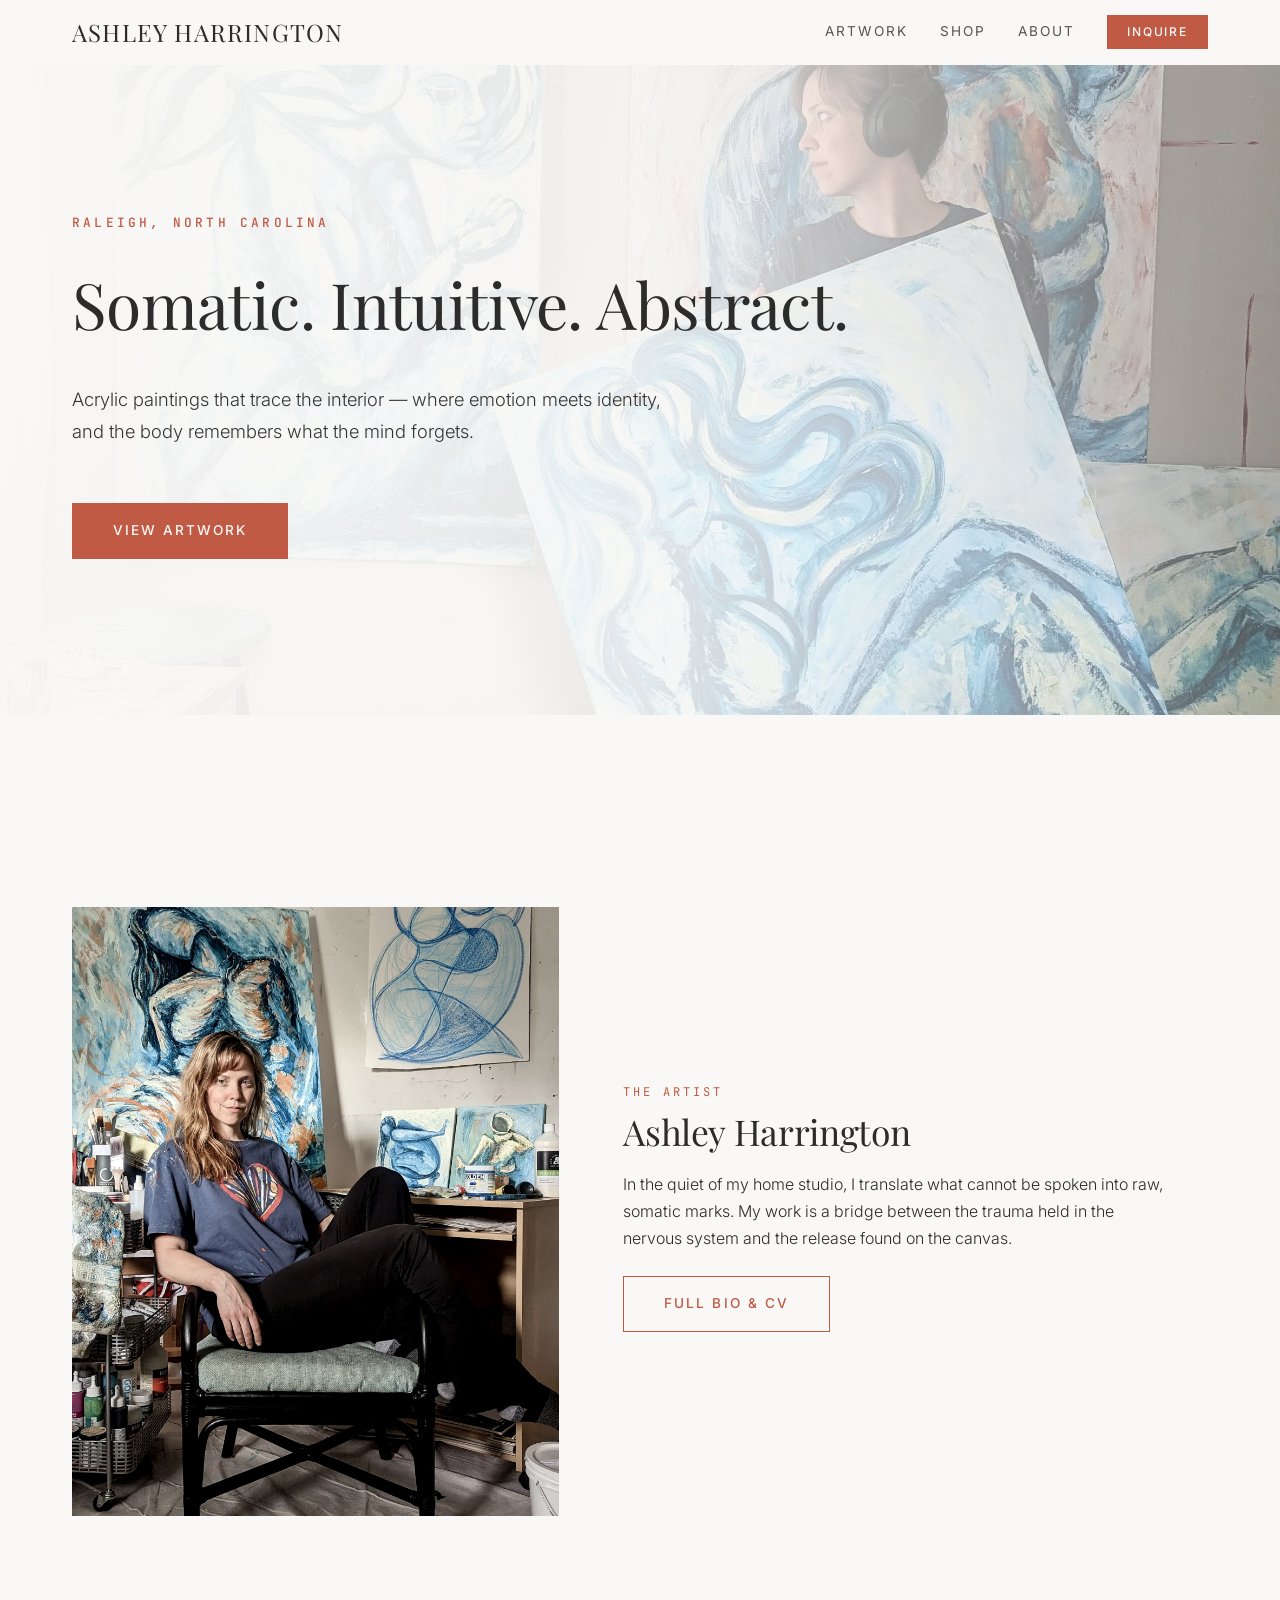
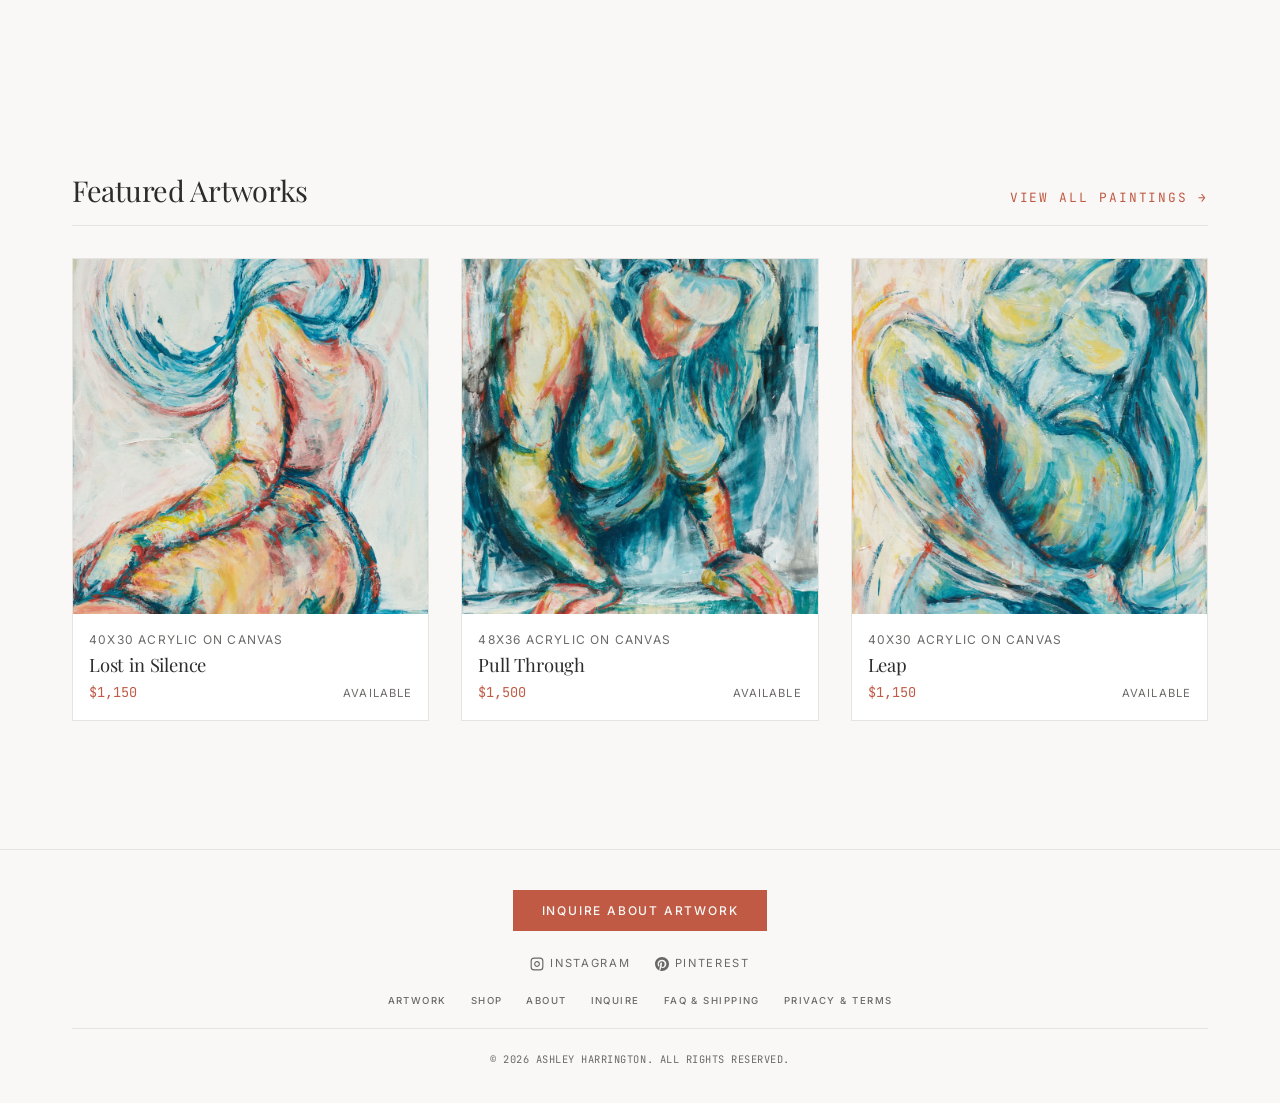
==== index.html @ 29a13a80 "Update index.html" ====
<!DOCTYPE html>
<html lang="en">
<head>
  <meta charset="UTF-8">
  <meta name="viewport" content="width=device-width, initial-scale=1.0">
  <title>Ashley Harrington | Fine Art Portfolio</title>
  <link rel="stylesheet" href="style.css">
</head>
<body class="fade-in">

  <!-- Responsive Navigation Header -->
  <header id="site-header">
    <div class="nav-container">
      <a href="index.html" class="logo-link" id="nav-logo">
        <span class="logo-title">Ashley Harrington</span>
      </a>

      <!-- Desktop Navigation Menu -->
      <nav class="desktop-nav" id="menu-desktop">
        <a href="artwork.html" class="nav-link">Artwork</a>
        <a href="shop.html" class="nav-link">Shop</a>
        <a href="about.html" class="nav-link">About</a>
        <a href="#" class="nav-link inquire-trigger nav-link-cta">Inquire</a>
      </nav>

      <!-- Mobile Right Actions -->
      <div class="mobile-nav-actions" style="display: flex; align-items: center; gap: var(--spacing-md);">
        <!-- Mobile Hamburger Toggle -->
        <button class="menu-toggle" aria-label="Toggle navigation menu" id="mobile-toggle-btn">
          <span></span>
          <span></span>
          <span></span>
        </button>
      </div>
    </div>
  </header>

  <!-- Mobile Fullscreen Navigation Overlay -->
  <div class="mobile-nav-overlay" id="menu-mobile">
    <a href="artwork.html" class="nav-link">Artwork</a>
    <a href="shop.html" class="nav-link">Shop</a>
    <a href="about.html" class="nav-link">About</a>
    <a href="#" class="nav-link inquire-trigger nav-link-cta">Inquire</a>
  </div>

  <main>
    <!-- Elegant Full-Width Hero Section -->
    <section class="hero-home" id="homepage-hero">
      <!-- Background Image Container -->
      <div class="hero-bg-container">
        <img src="assets/Shifting Bodies Hero.webp" 
             alt="Shifting Bodies and the Artist" 
             referrerPolicy="no-referrer" 
             class="hero-bg-image">
        <div class="hero-overlay"></div>
      </div>

      <!-- Hero Overlaid Content -->
      <div class="hero-content-container page-container">
        <span class="hero-subtitle">RALEIGH, NORTH CAROLINA</span>
        <h1 class="hero-title">Somatic. Intuitive. Abstract.</h1>
        <p class="hero-description">
          Acrylic paintings that trace the interior — where emotion meets identity, and the body remembers what the mind forgets.
        </p>
        <div class="hero-actions">
          <a href="artwork.html" class="btn btn-filled" id="hero-cta-btn">VIEW ARTWORK</a>
        </div>
      </div>
    </section>

    <!-- Curated Split Bio Block with Artist Portrait -->
    <section class="page-container" id="artist-curated-intro">
      <div class="split-bio-block">
        <div class="bio-image-container" id="profile-container">
          <img src="assets/Artist Ashley Harrington.webp" alt="Ashley Harrington" referrerPolicy="no-referrer">
        </div>
        <div class="bio-text-content" id="short-narrative-content">
          <span class="section-label">THE ARTIST</span>
          <h2>Ashley Harrington</h2>
          <p>
            In the quiet of my home studio, I translate what cannot be spoken into raw, somatic marks. My work is a bridge between the trauma held in the nervous system and the release found on the canvas.
          </p>
          <a href="about.html" class="btn" id="bio-read-more-btn">FULL BIO & CV</a>
        </div>
      </div>
    </section>

    <!-- Curated Showcase Block -->
    <section class="page-container" id="curated-showcase-section">
      <div class="section-header" id="showcase-header">
        <h2 class="section-title">Featured Artworks</h2>
        <a href="artwork.html" class="section-action">VIEW ALL PAINTINGS →</a>
      </div>

      <!-- Curated works gallery grid acting as trigger items for inline lightbox -->
      <div class="gallery-grid" id="featured-works-grid">
        
        <!-- Artwork 1: Lost in Silence -->
        <article class="card-item" data-lightbox="true" 
                 data-img="assets/Shifting Figures - 01 - Ashley Harrington - Lost in Silence - Original 40x30 Acrylic Painting.webp"
                 data-title="Lost in Silence"
                 data-category="40x30 Acrylic on Canvas"
                 data-dimensions="40&quot; x 30&quot;"
                 data-medium="Acrylic on Canvas"
                 data-price="$1,150"
                 data-type="Original Painting"
                 data-desc="Acrylic on Canvas"
                 id="work-lost-in-silence">
          <div class="card-frame">
            <img src="assets/Shifting Figures - 01 - Ashley Harrington - Lost in Silence - Original 40x30 Acrylic Painting.webp" alt="Lost in Silence by Ashley Harrington" referrerPolicy="no-referrer">
            <div class="card-overlay"></div>
          </div>
          <div class="card-details">
            <span class="card-meta">40x30 Acrylic on Canvas</span>
            <h3 class="card-title">Lost in Silence</h3>
            <div class="card-pricing-row">
              <span class="card-price">$1,150</span>
              <span class="card-availability">Available</span>
            </div>
          </div>
        </article>

        <!-- Artwork 2: Pull Through -->
        <article class="card-item" data-lightbox="true"
                 data-img="assets/Shifting Figures - 04 - Ashley Harrington - Pull Through - Original 48x36 Acrylic Painting.webp"
                 data-title="Pull Through"
                 data-category="48x36 Acrylic on Canvas"
                 data-dimensions="48&quot; x 36&quot;"
                 data-medium="Acrylic on Canvas"
                 data-price="$1,500"
                 data-type="Original Painting"
                 data-desc="Acrylic on Canvas"
                 id="work-pull-through">
          <div class="card-frame">
            <img src="assets/Shifting Figures - 04 - Ashley Harrington - Pull Through - Original 48x36 Acrylic Painting.webp" alt="Pull Through by Ashley Harrington" referrerPolicy="no-referrer">
            <div class="card-overlay"></div>
          </div>
          <div class="card-details">
            <span class="card-meta">48x36 Acrylic on Canvas</span>
            <h3 class="card-title">Pull Through</h3>
            <div class="card-pricing-row">
              <span class="card-price">$1,500</span>
              <span class="card-availability">Available</span>
            </div>
          </div>
        </article>

        <!-- Artwork 3: Leap -->
        <article class="card-item" data-lightbox="true"
                 data-img="assets/Shifting Figures - 02 - Ashley Harrington - Leap - Original 40x30 Acrylic Painting.webp"
                 data-title="Leap"
                 data-category="40x30 Acrylic on Canvas"
                 data-dimensions="40&quot; x 30&quot;"
                 data-medium="Acrylic on Canvas"
                 data-price="$1,150"
                 data-type="Original Painting"
                 data-desc="Acrylic on Canvas"
                 id="work-leap">
          <div class="card-frame">
            <img src="assets/Shifting Figures - 02 - Ashley Harrington - Leap - Original 40x30 Acrylic Painting.webp" alt="Leap by Ashley Harrington" referrerPolicy="no-referrer">
            <div class="card-overlay"></div>
          </div>
          <div class="card-details">
            <span class="card-meta">40x30 Acrylic on Canvas</span>
            <h3 class="card-title">Leap</h3>
            <div class="card-pricing-row">
              <span class="card-price">$1,150</span>
              <span class="card-availability">Available</span>
            </div>
          </div>
        </article>

      </div>
    </section>
  </main>

  <!-- Elegant Shared Footer -->
  <footer id="site-footer" style="padding: var(--spacing-md) 0;">
    <div class="footer-container" style="display: flex; flex-direction: column; align-items: center; justify-content: center; gap: var(--spacing-sm);">
      
      <!-- Footer Prominent Call-to-Action -->
      <div class="footer-cta-wrapper" style="margin-top: var(--spacing-xs); margin-bottom: var(--spacing-xs); text-align: center;">
        <button class="btn btn-filled inquire-trigger" style="padding: 12px 28px; font-size: 0.75rem; text-transform: uppercase; letter-spacing: 0.15em; font-weight: 500;">Inquire About Artwork</button>
      </div>

      <!-- Social Links with Icons -->
      <div class="footer-social-row" id="footer-socials-centered" style="display: flex; justify-content: center; align-items: center; gap: 1.5rem;">
        <a href="https://instagram.com" class="footer-social-link" target="_blank" rel="noopener noreferrer" style="font-family: var(--font-sans); font-size: 0.7rem; text-transform: uppercase; letter-spacing: 0.15em; opacity: 0.7; text-decoration: none; display: flex; align-items: center; gap: 6px;">
          <svg style="width: 14px; height: 14px; fill: none; stroke: currentColor; stroke-width: 2;" viewBox="0 0 24 24"><rect x="2" y="2" width="20" height="20" rx="5" ry="5"></rect><path d="M16 11.37A4 4 0 1 1 12.63 8 4 4 0 0 1 16 11.37z"></path><line x1="17.5" y1="6.5" x2="17.51" y2="6.5"></line></svg>
          Instagram
        </a>
        <a href="https://pinterest.com" class="footer-social-link" target="_blank" rel="noopener noreferrer" style="font-family: var(--font-sans); font-size: 0.7rem; text-transform: uppercase; letter-spacing: 0.15em; opacity: 0.7; text-decoration: none; display: flex; align-items: center; gap: 6px;">
          <svg style="width: 14px; height: 14px; fill: currentColor;" viewBox="0 0 24 24"><path d="M12 0C5.37 0 0 5.37 0 12c0 5.08 3.16 9.42 7.62 11.16-.1-.95-.19-2.41.04-3.45.21-.94 1.34-5.69 1.34-5.69s-.34-.68-.34-1.69c0-1.58.92-2.76 2.06-2.76.97 0 1.44.73 1.44 1.61 0 .98-.62 2.44-.94 3.79-.27 1.13.57 2.05 1.68 2.05 2.02 0 3.57-2.13 3.57-5.21 0-2.73-1.96-4.63-4.75-4.63-3.24 0-5.14 2.43-5.14 4.94 0 .98.38 2.03.85 2.6.09.12.11.22.08.33l-.32 1.3c-.05.21-.17.26-.39.16-1.46-.68-2.38-2.82-2.38-4.54 0-3.7 2.69-7.1 7.75-7.1 4.07 0 7.23 2.9 7.23 6.77 0 4.04-2.55 7.29-6.09 7.29-1.19 0-2.31-.62-2.69-1.35l-.73 2.79c-.26 1.01-1 2.27-1.49 3.08C10.08 23.83 11.02 24 12 24c6.63 0 12-5.37 12-12S18.63 0 12 0z"/></svg>
          Pinterest
        </a>
      </div>

      <!-- Footer Navigation (Independent from Main Top Nav) -->
      <nav id="footer-navigation" class="footer-nav-container" style="display: flex; justify-content: center; align-items: center; flex-wrap: wrap; gap: 1.5rem; margin-top: 0.25rem; margin-bottom: 0.25rem;">
        <a href="artwork.html" class="footer-nav-link" style="font-family: var(--font-sans); font-size: 0.6rem; font-weight: 500; text-transform: uppercase; letter-spacing: 0.15em; color: var(--color-text-muted); text-decoration: none;">Artwork</a>
        <a href="shop.html" class="footer-nav-link" style="font-family: var(--font-sans); font-size: 0.6rem; font-weight: 500; text-transform: uppercase; letter-spacing: 0.15em; color: var(--color-text-muted); text-decoration: none;">Shop</a>
        <a href="about.html" class="footer-nav-link" style="font-family: var(--font-sans); font-size: 0.6rem; font-weight: 500; text-transform: uppercase; letter-spacing: 0.15em; color: var(--color-text-muted); text-decoration: none;">About</a>
        <a href="#" class="footer-nav-link inquire-trigger" style="font-family: var(--font-sans); font-size: 0.6rem; font-weight: 500; text-transform: uppercase; letter-spacing: 0.15em; color: var(--color-text-muted); text-decoration: none;">Inquire</a>
        <a href="faq.html" class="footer-nav-link" style="font-family: var(--font-sans); font-size: 0.6rem; font-weight: 500; text-transform: uppercase; letter-spacing: 0.15em; color: var(--color-text-muted); text-decoration: none;">FAQ & Shipping</a>
        <a href="legal.html" class="footer-nav-link" style="font-family: var(--font-sans); font-size: 0.6rem; font-weight: 500; text-transform: uppercase; letter-spacing: 0.15em; color: var(--color-text-muted); text-decoration: none;">Privacy & Terms</a>
      </nav>

      <!-- Copyright -->
      <div class="footer-bottom-centered" style="text-align: center; border-top: 1px solid var(--color-border); padding-top: var(--spacing-sm); width: 100%;">
        <span class="footer-copyright" style="font-family: var(--font-mono); font-size: 0.65rem; color: var(--color-text-muted); text-transform: uppercase; letter-spacing: 0.05em;">© 2026 Ashley Harrington. All Rights Reserved.</span>
      </div>

    </div>
  </footer>

  <!-- Simplified Distraction-Free Image Lightbox -->
  <div class="lightbox-modal" role="dialog" aria-modal="true" aria-label="Visual zoomed lightbox" id="gallery-lightbox">
    <div class="lightbox-background" id="lightbox-bg-close"></div>
    <button class="lightbox-close" aria-label="Close Lightbox" id="lightbox-close-btn">
      <svg class="lightbox-close-icon" viewBox="0 0 24 24">
        <line x1="18" y1="6" x2="6" y2="18"></line>
        <line x1="6" y1="6" x2="18" y2="18"></line>
      </svg>
    </button>
    <div class="lightbox-frame">
      <div class="lightbox-image-box">
        <img class="lightbox-main-img" src="" alt="Selected Painting Detail">
      </div>
    </div>
  </div>

  <!-- Global Inquiry Modal Popup -->
  <div class="inquiry-modal" role="dialog" aria-modal="true" aria-label="Artwork inquiry modal" id="global-inquiry-modal">
    <div class="inquiry-modal-background" id="inquiry-modal-bg-close"></div>
    <div class="inquiry-modal-frame">
      <button class="inquiry-modal-close" aria-label="Close Modal" id="inquiry-modal-close-btn">
        <svg viewBox="0 0 24 24" width="24" height="24" fill="none" stroke="currentColor" stroke-width="1.5">
          <line x1="18" y1="6" x2="6" y2="18"></line>
          <line x1="6" y1="6" x2="18" y2="18"></line>
        </svg>
      </button>
      <div class="inquiry-modal-content">
        <span class="inquiry-modal-subtitle">Direct Studio Inquiry</span>
        <h2 class="inquiry-modal-title">Inquire About Artwork</h2>
        <p class="inquiry-modal-description">Please enter your details below. If you're interested in a specific piece or a custom commission size, please specify below.</p>
        
        <!-- MailerLite Form Integration Placeholder -->
        <div class="mailerlite-form-placeholder">
          <!-- 
            MailerLite Form Integration Placeholder:
            Copy and paste your MailerLite universal/embedded form code here.
          -->
          <form class="mailerlite-inquiry-form" id="global-mailerlite-form">
            <div class="form-group">
              <label class="form-label" for="global-inquiry-name">Your Name</label>
              <input type="text" id="global-inquiry-name" name="name" class="form-input" placeholder="e.g. Eleanor Vance" required>
            </div>

            <div class="form-group">
              <label class="form-label" for="global-inquiry-email">Your Email</label>
              <input type="email" id="global-inquiry-email" name="email" class="form-input" placeholder="e.g. eleanor@example.com" required>
            </div>

            <div class="form-group">
              <label class="form-label" for="global-inquiry-artwork">Select Artwork or Series of Interest</label>
              <select id="global-inquiry-artwork" name="artwork" class="form-input" style="background: var(--color-bg); font-family: var(--font-sans); cursor: pointer; outline: none;">
                <option value="General Inquiry">General Studio Inquiry / Custom Commission</option>
                <option value="November Fields I">Landscape: November Fields I</option>
                <option value="Introspection II (Blue)">Figure: Introspection II (Blue)</option>
                <option value="Helianthus Portrait">Botanical: Helianthus Portrait</option>
                <option value="Clay & Recline I">Sculpt: Clay & Recline I</option>
                <option value="The Heavy Earth">Sculpt: The Heavy Earth</option>
                <option value="Torso & Charcoal Glow">Sculpt: Torso & Charcoal Glow</option>
                <option value="Nocturnal Horizon Study">Figure: Nocturnal Horizon Study</option>
                <option value="Vesper Contours">Figure: Vesper Contours</option>
                <option value="Fine Art Print Study">Fine Art Prints Series</option>
              </select>
            </div>

            <div class="form-group">
              <label class="form-label" for="global-inquiry-message">Your Message</label>
              <textarea id="global-inquiry-message" name="message" class="form-input" placeholder="Provide any questions, sizing, or request a shipping quote..." required></textarea>
            </div>

            <button type="submit" class="btn btn-filled btn-submit" style="width: 100%;">Submit Inquiry</button>
          </form>
        </div>
      </div>
    </div>
  </div>

  <script type="module" src="script.js"></script>
</body>
</html>
---- style.css ----
/* 
 * style.css
 * Master Global Stylesheet for Multipage Artist Portfolio
 * Earthy Neutrals, Terracotta Accents, Minimalist Editorial Design
 */

@import url('https://fonts.googleapis.com/css2?family=Inter:wght@300;400;500;600&family=Playfair+Display:ital,wght@0,400;0,500;0,600;1,400&family=JetBrains+Mono:wght@300;400&display=swap');

:root {
  /* Color Palette */
  --color-bg: #F9F8F6;          /* Crisp light off-white background */
  --color-card: #FFFFFF;        /* Pure white for overlays and cards */
  --color-text: #2C2C2C;        /* Soft charcoal text */
  --color-text-muted: #6B6A68;  /* Muted grey-brown for metadata/dates */
  --color-primary: #C05A44;     /* Earthy warm terracotta primary accent */
  --color-primary-hover: #A04A36; /* Darker terracotta for active hover */
  --color-border: #E6E4E0;      /* Soft sand/warm-grey border */
  --color-overlay: rgba(249, 248, 246, 0.98); /* Light fallback lightbox overlay */
  --color-overlay-dark: rgba(44, 44, 44, 0.4); /* Gentle shadow overlay for dimming background */
  --color-hover-light: #F4F2EE; /* Subtle hover state bg */

  /* Typography */
  --font-serif: "Playfair Display", "Didot", "Georgia", serif;
  --font-sans: "Inter", "Helvetica Neue", "Arial", sans-serif;
  --font-mono: "JetBrains Mono", monospace;

  /* Layout and Spacing */
  --container-max-width: 1200px;
  --spacing-xs: 0.5rem;
  --spacing-sm: 1rem;
  --spacing-md: 2rem;
  --spacing-lg: 4rem;
  --spacing-xl: 8rem;

  /* Animation & Transitions */
  --transition-smooth: all 0.5s cubic-bezier(0.16, 1, 0.3, 1);
  --transition-fast: all 0.25s ease-out;
}

/* Base resets & layout */
* {
  box-sizing: border-box;
  margin: 0;
  padding: 0;
}

html {
  scroll-behavior: smooth;
  background-color: var(--color-bg);
  color: var(--color-text);
  font-family: var(--font-sans);
  font-size: 16px;
  line-height: 1.6;
  -webkit-font-smoothing: antialiased;
  -moz-osx-font-smoothing: grayscale;
}

body {
  min-height: 100vh;
  display: flex;
  flex-direction: column;
  overflow-x: hidden;
  background-color: var(--color-bg);
}

/* Typography styles */
h1, h2, h3, h4, .font-serif {
  font-family: var(--font-serif);
  font-weight: 400;
  line-height: 1.25;
  letter-spacing: -0.01em;
}

p {
  font-family: var(--font-sans);
  font-weight: 300;
  font-size: 1rem;
  line-height: 1.7;
  color: var(--color-text);
  margin-bottom: 1.5rem;
}

.series-description {
  font-family: var(--font-sans);
  font-size: 1rem;
  font-weight: 300;
  line-height: 1.7;
  color: var(--color-text-muted);
  max-width: 720px;
  margin: 0;
}

a {
  color: inherit;
  text-decoration: none;
  transition: var(--transition-fast);
}

/* Navigation Header */
header#site-header {
  position: sticky;
  top: 0;
  background-color: rgba(249, 248, 246, 0.95);
  backdrop-filter: blur(8px);
  border-bottom: 1px solid transparent;
  z-index: 1005;
  transition: border-color var(--transition-smooth), background-color var(--transition-smooth);
}

header#site-header.scrolled {
  border-bottom: 1px solid var(--color-border);
}

.nav-container {
  max-width: var(--container-max-width);
  margin: 0 auto;
  padding: 0 var(--spacing-md);
  height: 64px;
  display: flex;
  justify-content: space-between;
  align-items: center;
}

.logo-link {
  display: flex;
  flex-direction: column;
}

.logo-title {
  font-family: var(--font-serif);
  font-size: 1.5rem;
  font-weight: 400;
  letter-spacing: 0.05em;
  text-transform: uppercase;
  color: var(--color-text);
}

.logo-subtitle {
  font-family: var(--font-sans);
  font-size: 0.7rem;
  font-weight: 400;
  text-transform: uppercase;
  letter-spacing: 0.25em;
  color: var(--color-text-muted);
  margin-top: 2px;
}

.desktop-nav {
  display: flex;
  gap: var(--spacing-md);
  align-items: center;
}

.nav-link {
  font-family: var(--font-sans);
  font-size: 0.85rem;
  font-weight: 400;
  text-transform: uppercase;
  letter-spacing: 0.15em;
  padding: 0.5rem 0;
  position: relative;
  opacity: 0.8;
}

.nav-link:hover, .nav-link.active {
  opacity: 1;
  color: var(--color-primary);
}

.nav-link::after {
  content: '';
  position: absolute;
  width: 100%;
  transform: scaleX(0);
  height: 1px;
  bottom: 0;
  left: 0;
  background-color: var(--color-primary);
  transform-origin: bottom right;
  transition: transform 0.3s cubic-bezier(0.16, 1, 0.3, 1);
}

.nav-link:hover::after, .nav-link.active::after {
  transform: scaleX(1);
  transform-origin: bottom left;
}

/* Navigation CTA Button (Inquire Link) */
.nav-link-cta {
  background-color: var(--color-primary) !important;
  color: var(--color-bg) !important;
  font-family: var(--font-sans);
  font-size: 0.75rem !important;
  font-weight: 500 !important;
  padding: 0.4rem 1.2rem !important;
  text-transform: uppercase;
  letter-spacing: 0.15em;
  opacity: 1 !important;
  border-radius: 0;
  border: 1px solid var(--color-primary) !important;
  transition: all var(--transition-fast) !important;
  display: inline-flex;
  align-items: center;
  justify-content: center;
  position: relative;
  text-decoration: none;
}

.nav-link-cta::after {
  content: none !important;
  display: none !important;
}

.nav-link-cta:hover {
  background-color: var(--color-bg) !important;
  color: var(--color-primary) !important;
  border-color: var(--color-primary) !important;
}

/* Ensure mobile nav layout for navigation CTA button */
.mobile-nav-overlay .nav-link-cta {
  display: block !important;
  width: 100% !important;
  margin: var(--spacing-md) auto 0 auto !important;
  padding: 12px 16px !important;
  text-align: center;
  background-color: var(--color-primary) !important;
  color: var(--color-bg) !important;
  border-bottom: none !important;
}

.mobile-nav-overlay .nav-link-cta:hover {
  background-color: var(--color-bg) !important;
  color: var(--color-primary) !important;
  padding-left: 16px !important; /* Override standard sidebar sliding */
}

/* Mobile Nav Styles */
.mobile-nav-actions {
  display: none !important;
}

.menu-toggle {
  display: none;
  background: none;
  border: none;
  cursor: pointer;
  z-index: 110;
  padding: 5px;
}

.menu-toggle span {
  display: block;
  width: 24px;
  height: 1px;
  background-color: var(--color-text);
  margin: 6px 0;
  transition: var(--transition-fast);
}

.mobile-nav-overlay {
  position: fixed;
  top: 0;
  right: -320px; /* Hidden off-screen right by default */
  width: 320px;
  max-width: 85vw; /* Safe width on extra narrow screens */
  height: 100vh;
  background-color: var(--color-bg);
  border-left: 1px solid var(--color-border);
  z-index: 1000; /* Directly under header index */
  display: flex;
  flex-direction: column;
  justify-content: flex-start;
  align-items: flex-start;
  padding: 100px var(--spacing-lg) var(--spacing-lg) var(--spacing-lg); /* Header spacing vertical clearance */
  gap: var(--spacing-md);
  opacity: 0;
  visibility: hidden;
  box-shadow: -10px 0 35px rgba(44, 44, 44, 0.08);
  transition: right 0.4s cubic-bezier(0.16, 1, 0.3, 1), opacity var(--transition-smooth), visibility var(--transition-smooth);
}

.mobile-nav-overlay.open {
  right: 0;
  opacity: 1;
  visibility: visible;
}

.mobile-nav-overlay .nav-link {
  font-family: var(--font-sans);
  font-size: 1.1rem;
  font-weight: 500;
  text-transform: uppercase;
  letter-spacing: 0.15em;
  color: var(--color-text-muted);
  text-decoration: none;
  width: 100%;
  padding: var(--spacing-sm) 0;
  border-bottom: 1px solid var(--color-border-light);
  display: block;
  transition: color var(--transition-fast), padding-left var(--transition-fast);
}

.mobile-nav-overlay .nav-link:hover, .mobile-nav-overlay .nav-link.active {
  color: var(--color-primary);
  padding-left: 8px;
}

/* Slide-in sidebar dim backdrop filter mask */
.mobile-nav-backdrop {
  position: fixed;
  top: 0;
  left: 0;
  width: 100vw;
  height: 100vh;
  background-color: rgba(44, 44, 44, 0.25);
  backdrop-filter: blur(4px);
  z-index: 999; /* Higher than content, lower than header/drawer */
  opacity: 0;
  visibility: hidden;
  transition: opacity 0.3s ease, visibility 0.3s ease;
}

.mobile-nav-backdrop.open {
  opacity: 1;
  visibility: visible;
}

/* Page Main Structure */
main {
  flex-grow: 1;
  width: 100%;
}

.page-container {
  max-width: var(--container-max-width);
  margin: 0 auto;
  padding: var(--spacing-lg) var(--spacing-md);
}

/* Shared Sections and Visual Accents */
.fade-in {
  opacity: 0;
  animation: entrance 1s cubic-bezier(0.16, 1, 0.3, 1) forwards;
}

@keyframes entrance {
  to {
    opacity: 1;
  }
}

/* Homepage Full-Width Hero */
.hero-home {
  position: relative;
  width: 100%;
  min-height: 650px;
  margin: 0 auto var(--spacing-xl) auto;
  display: flex;
  align-items: center;
  overflow: hidden;
}

.hero-bg-container {
  position: absolute;
  top: 0;
  left: 0;
  width: 100%;
  height: 100%;
  z-index: 1;
}

.hero-bg-image {
  width: 100%;
  height: 100%;
  object-fit: cover;
  object-position: center;
}

.hero-overlay {
  position: absolute;
  top: 0;
  left: 0;
  width: 100%;
  height: 100%;
  /* Elegant horizontal gradient from off-white/cream to transparent, so text is fully legible */
  background: linear-gradient(to right, rgba(249, 248, 246, 0.98) 0%, rgba(249, 248, 246, 0.90) 50%, rgba(249, 248, 246, 0.3) 100%);
}

.hero-content-container {
  position: relative;
  z-index: 2;
  width: 100%;
  display: flex;
  flex-direction: column;
  justify-content: center;
  align-items: flex-start;
  padding-top: var(--spacing-xl);
  padding-bottom: var(--spacing-xl);
}

.hero-subtitle {
  font-family: var(--font-mono);
  font-size: 0.8rem;
  font-weight: 500;
  text-transform: uppercase;
  letter-spacing: 0.25em;
  color: var(--color-primary);
  margin-bottom: 2rem;
  display: block;
}

.hero-title {
  font-size: clamp(2.5rem, 5vw, 4.2rem);
  line-height: 1.2;
  color: var(--color-text);
  margin-bottom: 2.5rem;
}

.hero-description {
  font-size: 1.15rem;
  font-weight: 300;
  max-width: 600px;
  line-height: 1.75;
  margin-bottom: 3.5rem;
  color: var(--color-text);
  opacity: 0.95;
}

@media (max-width: 768px) {
  .hero-home {
    min-height: 520px;
    margin-bottom: var(--spacing-lg);
  }
  .hero-overlay {
    background: linear-gradient(to bottom, rgba(249, 248, 246, 0.98) 0%, rgba(249, 248, 246, 0.94) 75%, rgba(249, 248, 246, 0.8) 100%);
  }
  .hero-content-container {
    padding-top: var(--spacing-lg);
    padding-bottom: var(--spacing-lg);
  }
  .hero-subtitle {
    margin-bottom: 1.5rem;
  }
  .hero-title {
    margin-bottom: 1.75rem;
  }
  .hero-description {
    margin-bottom: 2.5rem;
  }
}

/* Page Intro Hero / Header Section (for shop, contact) - Stacks Vertically like Artwork */
.hero-section {
  display: flex;
  flex-direction: column;
  justify-content: center;
  align-items: flex-start;
  margin-top: var(--spacing-sm);
  margin-bottom: var(--spacing-lg);
  max-width: 900px;
}

.hero-section .hero-subtitle {
  font-family: var(--font-mono);
  font-size: 0.75rem;
  text-transform: uppercase;
  letter-spacing: 0.25em;
  color: var(--color-primary);
  margin-bottom: var(--spacing-xs);
  display: block;
}

.hero-section .hero-title {
  font-family: var(--font-serif);
  font-size: 2.8rem;
  line-height: 1.2;
  color: var(--color-text);
  margin-top: 0.5rem;
  margin-bottom: var(--spacing-xs);
}

.hero-section .hero-description {
  font-size: 1.15rem;
  font-weight: 300;
  max-width: 720px;
  line-height: 1.6;
  color: var(--color-text-muted);
  margin-bottom: 0;
  opacity: 1;
}

/* Minimalist Terracotta Buttons */
.btn {
  display: inline-block;
  padding: 1rem 2.5rem;
  border: 1px solid var(--color-primary);
  background-color: transparent;
  color: var(--color-primary);
  font-family: var(--font-sans);
  font-size: 0.85rem;
  font-weight: 500;
  text-transform: uppercase;
  letter-spacing: 0.15em;
  cursor: pointer;
  transition: var(--transition-smooth);
  position: relative;
  overflow: hidden;
}

.btn::before {
  content: '';
  position: absolute;
  top: 100%;
  left: 0;
  width: 100%;
  height: 100%;
  background-color: var(--color-primary);
  transition: var(--transition-smooth);
  z-index: -1;
}

.btn:hover {
  color: var(--color-bg);
}

.btn:hover::before {
  top: 0;
}

.btn-filled {
  background-color: var(--color-primary);
  color: var(--color-bg);
}

.btn-filled:hover {
  background-color: transparent;
  color: var(--color-primary);
  border-color: var(--color-primary);
}

.btn-filled::before {
  background-color: var(--color-bg);
}

/* Split Profile Block */
.split-bio-block {
  display: grid;
  grid-template-columns: 1fr 1.2fr;
  gap: var(--spacing-lg);
  align-items: center;
  margin-bottom: var(--spacing-xl);
}

.bio-image-container {
  aspect-ratio: 4/5;
  background-color: var(--color-border);
  overflow: hidden;
  position: relative;
}

.bio-image-container img {
  width: 100%;
  height: 100%;
  object-fit: cover;
  filter: saturate(0.85) contrast(1.02);
  transition: var(--transition-smooth);
}

.bio-text-content {
  padding-right: var(--spacing-md);
}

.section-label {
  font-family: var(--font-mono);
  font-size: 0.75rem;
  text-transform: uppercase;
  letter-spacing: 0.25em;
  color: var(--color-primary);
  margin-bottom: var(--spacing-xs);
  display: block;
}

.bio-text-content h2 {
  font-size: 2.22rem;
  margin-bottom: var(--spacing-sm);
}

/* Featured / Showcase Headers */
.section-header {
  display: flex;
  justify-content: space-between;
  align-items: baseline;
  margin-bottom: var(--spacing-md);
  border-bottom: 1px solid var(--color-border);
  padding-bottom: var(--spacing-sm);
}

.section-title {
  font-size: 1.8rem;
}

.section-action {
  font-family: var(--font-mono);
  font-size: 0.8rem;
  text-transform: uppercase;
  letter-spacing: 0.15em;
  color: var(--color-primary);
}

/* Beautiful Gallery / Shop Grids */
.gallery-grid {
  display: grid;
  grid-template-columns: repeat(auto-fill, minmax(340px, 1fr));
  gap: var(--spacing-md);
  margin-bottom: var(--spacing-lg);
}

.card-item {
  background-color: var(--color-card);
  border: 1px solid var(--color-border);
  overflow: hidden;
  display: flex;
  flex-direction: column;
  cursor: pointer;
  transition: var(--transition-smooth);
}

.card-item:hover {
  transform: translateY(-4px);
  box-shadow: 0 16px 32px rgba(44, 44, 44, 0.04);
}

.card-frame {
  position: relative;
  aspect-ratio: 1/1;
  background-color: #EFEFEF;
  overflow: hidden;
}

.card-frame img {
  width: 100%;
  height: 100%;
  object-fit: cover;
  transition: var(--transition-smooth);
}

.card-item:hover .card-frame img {
  transform: scale(1.05);
}

/* Hover Overlays on Items */
.card-overlay {
  position: absolute;
  top: 0;
  left: 0;
  width: 100%;
  height: 100%;
  background-color: rgba(44, 44, 44, 0.08);
  opacity: 0;
  transition: var(--transition-fast);
}

.card-item:hover .card-overlay {
  opacity: 1;
}

.card-details {
  padding: var(--spacing-sm);
  display: flex;
  flex-direction: column;
  background-color: var(--color-card);
}

.card-meta {
  font-family: var(--font-sans);
  font-size: 0.75rem;
  font-weight: 400;
  text-transform: uppercase;
  letter-spacing: 0.1em;
  color: var(--color-text-muted);
  margin-bottom: 4px;
}

.card-title {
  font-family: var(--font-serif);
  font-size: 1.15rem;
  color: var(--color-text);
  margin-bottom: 6px;
}

.card-pricing-row {
  display: flex;
  justify-content: space-between;
  align-items: baseline;
  margin-top: auto;
}

.card-price {
  font-family: var(--font-mono);
  font-size: 0.85rem;
  color: var(--color-primary);
  font-weight: 400;
}

.card-availability {
  font-family: var(--font-sans);
  font-size: 0.7rem;
  text-transform: uppercase;
  letter-spacing: 0.1em;
  color: var(--color-text-muted);
}

.color-indicator-sold {
  color: #B4B0A7;
}

/* Editorial Columns for CV / Background */
.cv-container {
  display: grid;
  grid-template-columns: 200px 1fr;
  gap: var(--spacing-lg);
  margin-bottom: var(--spacing-lg);
  border-bottom: 1px solid var(--color-border);
  padding-bottom: var(--spacing-lg);
}

.cv-section h3 {
  font-family: var(--font-serif);
  font-size: 1.15rem;
  color: var(--color-primary);
  text-transform: uppercase;
  letter-spacing: 0.15em;
}

.cv-list {
  list-style-type: none;
}

.cv-item {
  display: grid;
  grid-template-columns: 100px 1fr;
  gap: var(--spacing-sm);
  margin-bottom: 1.25rem;
  font-size: 0.95rem;
}

.cv-year {
  font-family: var(--font-mono);
  font-size: 0.85rem;
  color: var(--color-text-muted);
}

.cv-info {
  font-weight: 300;
}

.cv-info strong {
  font-weight: 500;
  font-family: var(--font-serif);
}

/* Statement Callout style */
.statement-callout {
  border-left: 2px solid var(--color-primary);
  padding: var(--spacing-sm) 0 var(--spacing-sm) var(--spacing-md);
  margin: var(--spacing-lg) 0;
  max-width: 800px;
}

.statement-text {
  font-family: var(--font-serif);
  font-style: italic;
  font-size: 1.35rem;
  line-height: 1.5;
  color: var(--color-text);
}

/* Native Image Lightbox Drawer (Split Screen Modal) */
/* Native Image Lightbox Drawer (Split Screen Modal) */
.lightbox-modal {
  position: fixed;
  top: 0;
  left: 0;
  right: 0;
  bottom: 0;
  width: 100%;
  height: 100%;
  z-index: 2000;
  display: flex;
  align-items: center;
  justify-content: center;
  opacity: 0;
  visibility: hidden;
  transition: var(--transition-smooth);
  overflow-y: auto;                  /* Outer scrollbar for the modal viewport */
  -webkit-overflow-scrolling: touch; /* Kinetic scrolling on iOS/Safari */
  padding: 40px 24px;                /* Padding around the frame when it overflows */
}

.lightbox-modal.active {
  opacity: 1;
  visibility: visible;
}

/* Lightbox Dark Overlay Background */
.lightbox-background {
  position: fixed; /* Fixed so scrolling the modal doesn't create gaps in the background shadow */
  top: 0;
  left: 0;
  right: 0;
  bottom: 0;
  width: 100%;
  height: 100%;
  background-color: rgba(14, 13, 11, 0.8); /* Exactly 0.8 opacity dark overlay */
  backdrop-filter: blur(4px);
  z-index: 100;
}

/* Lightbox Window Frame */
.lightbox-frame {
  position: relative;
  background-color: transparent;
  width: auto;
  max-width: 95vw;
  height: auto;
  max-height: 92vh;
  z-index: 210;
  display: flex;
  overflow: hidden;
  transform: scale(0.96);
  transition: var(--transition-smooth);
  margin: auto;
  align-items: center;
  justify-content: center;
}

.lightbox-modal.active .lightbox-frame {
  transform: scale(1);
}

/* Image Box with no padding and transparent background */
.lightbox-image-box {
  background-color: transparent;
  position: relative;
  display: flex;
  align-items: center;
  justify-content: center;
  overflow: hidden;
  padding: 0;
  width: auto;
  height: auto;
}

.lightbox-image-box img {
  display: block;
  object-fit: contain;
  max-height: 85vh;
  max-width: 85vw;
  width: auto;
  height: auto;
  /* Premium drop shadow matching physical painting depth */
  filter: drop-shadow(0 20px 45px rgba(0, 0, 0, 0.6));
}

/* ==========================================================================
   Global Inquiry Modal Section
   ========================================================================== */
.inquiry-modal {
  position: fixed;
  top: 0;
  left: 0;
  right: 0;
  bottom: 0;
  width: 100%;
  height: 100%;
  z-index: 3000; /* Higher than standard lightboxes to override page layout completely */
  display: flex;
  align-items: center;
  justify-content: center;
  opacity: 0;
  pointer-events: none;
  visibility: hidden;
  transition: opacity var(--transition-smooth), visibility var(--transition-smooth);
  overflow-y: auto;
  -webkit-overflow-scrolling: touch;
  padding: 40px 24px;
}

.inquiry-modal.active {
  opacity: 1;
  pointer-events: auto;
  visibility: visible;
}

/* Modal Dim Overlay Background */
.inquiry-modal-background {
  position: fixed;
  top: 0;
  left: 0;
  right: 0;
  bottom: 0;
  width: 100%;
  height: 100%;
  background-color: rgba(14, 13, 11, 0.7); /* Soft, semi-transparent background overlay */
  backdrop-filter: blur(4px);
  z-index: 100;
}

/* Modal Window Frame */
.inquiry-modal-frame {
  position: relative;
  background-color: var(--color-card);
  border: 1px solid var(--color-border-light);
  width: 100%;
  max-width: 520px;
  height: auto;
  max-height: 90vh;
  padding: var(--spacing-lg);
  z-index: 200;
  overflow-y: auto;
  -webkit-overflow-scrolling: touch;
  display: flex;
  flex-direction: column;
  box-shadow: 0 30px 60px rgba(0, 0, 0, 0.5);
  transform: translateY(20px) scale(0.98);
  transition: transform var(--transition-smooth), opacity var(--transition-smooth);
  opacity: 0;
  margin: auto;
}

.inquiry-modal.active .inquiry-modal-frame {
  transform: translateY(0) scale(1);
  opacity: 1;
}

/* Close Button Top Right corner */
.inquiry-modal-close {
  position: absolute;
  top: 24px;
  right: 24px;
  background: none;
  border: none;
  color: var(--color-text-muted);
  cursor: pointer;
  padding: 4px;
  display: flex;
  align-items: center;
  justify-content: center;
  transition: color var(--transition-fast), transform var(--transition-fast);
  z-index: 300;
}

.inquiry-modal-close:hover {
  color: var(--color-text);
  transform: rotate(90deg);
}

/* Modal Inner Aesthetics */
.inquiry-modal-subtitle {
  font-family: var(--font-mono);
  font-size: 0.7rem;
  color: var(--color-primary);
  text-transform: uppercase;
  letter-spacing: 0.15em;
  display: block;
  margin-bottom: var(--spacing-xs);
}

.inquiry-modal-title {
  font-family: var(--font-serif);
  font-size: 1.8rem;
  font-weight: 400;
  color: var(--color-text);
  margin: 0 0 var(--spacing-xs) 0;
}

.inquiry-modal-description {
  font-family: var(--font-sans);
  font-size: 0.85rem;
  line-height: 1.6;
  color: var(--color-text-muted);
  margin-bottom: var(--spacing-md);
}

.mailerlite-form-placeholder {
  width: 100%;
}

/* Close button - Elegant Floating 'X' in upper right corner of the viewport */
.lightbox-close {
  position: fixed;
  top: 24px;
  right: 24px;
  background: rgba(0, 0, 0, 0.61);
  border: 1px solid rgba(255, 255, 255, 0.35);
  width: 44px;
  height: 44px;
  border-radius: 50%;
  cursor: pointer;
  display: flex;
  align-items: center;
  justify-content: center;
  z-index: 9999;
  transition: var(--transition-smooth);
  color: #FFFFFF;
  padding: 0;
}

.lightbox-close:hover {
  background-color: rgba(255, 255, 255, 0.2);
  color: #FFFFFF;
  transform: scale(1.05);
}

.lightbox-close-icon {
  width: 20px;
  height: 20px;
  fill: none;
  stroke: currentColor;
  stroke-width: 2px;
}

/* Lightbox Details Styling */
.lightbox-art-category {
  font-family: var(--font-mono);
  font-size: 0.7rem;
  text-transform: uppercase;
  letter-spacing: 0.2em;
  color: var(--color-primary);
  margin-bottom: var(--spacing-xs);
}

.lightbox-art-title {
  font-size: 1.8rem;
  margin-bottom: var(--spacing-xs);
}

.lightbox-art-meta {
  font-family: var(--font-sans);
  font-size: 0.8rem;
  color: var(--color-text-muted);
  margin-bottom: var(--spacing-sm);
}

.lightbox-art-description {
  font-size: 0.92rem;
  line-height: 1.5;
  color: var(--color-text);
  margin-bottom: var(--spacing-md);
}

.lightbox-art-price {
  font-family: var(--font-mono);
  font-size: 1.15rem;
  color: var(--color-text);
  margin-bottom: var(--spacing-md);
  border-bottom: 1px dashed var(--color-border);
  padding-bottom: var(--spacing-sm);
}

/* Inquiry Forms inside site */
.inquiry-form-title {
  font-size: 1.05rem;
  margin-bottom: 1rem;
  font-weight: 500;
  text-transform: uppercase;
  letter-spacing: 0.05em;
}

.form-group {
  margin-bottom: 1.15rem;
}

.form-label {
  display: block;
  font-family: var(--font-sans);
  font-size: 0.7rem;
  text-transform: uppercase;
  letter-spacing: 0.15em;
  color: var(--color-text-muted);
  margin-bottom: 6px;
}

.form-input {
  width: 100%;
  padding: 0.8rem 1rem;
  border: 1px solid var(--color-border);
  background-color: var(--color-bg);
  box-sizing: border-box;
  color: var(--color-text);
  font-family: var(--font-sans);
  font-size: 0.85rem;
  font-weight: 300;
  transition: var(--transition-fast);
}

.form-input:focus {
  outline: none;
  border-color: var(--color-primary);
  background-color: var(--color-card);
}

textarea.form-input {
  resize: vertical;
  min-height: 80px;
}

/* Standalone Contact layout */
.contact-layout {
  display: grid;
  grid-template-columns: 1fr 1fr;
  gap: var(--spacing-lg);
  margin: var(--spacing-md) 0 var(--spacing-lg) 0;
}

.contact-info-block p {
  font-size: 1.1rem;
  line-height: 1.6;
  font-weight: 300;
}

.contact-email-link {
  font-size: 1.4rem;
  font-family: var(--font-serif);
  color: var(--color-primary);
  display: inline-block;
  margin-top: 1rem;
  border-bottom: 1px solid transparent;
}

.contact-email-link:hover {
  border-bottom-color: var(--color-primary);
}

/* Accordion Layout (FAQ) */
.faq-accordion {
  max-width: 800px;
  margin: 0 auto;
}

.faq-group {
  margin-bottom: var(--spacing-md);
}

.faq-category {
  font-family: var(--font-serif);
  font-size: 1.3rem;
  color: var(--color-primary);
  margin: 2rem 0 1rem 0;
  border-bottom: 1.5px solid var(--color-border);
  padding-bottom: 0.5rem;
}

.accordion-item {
  border: none;
  border-bottom: 1px solid var(--color-border);
  background-color: var(--color-bg);
  margin-bottom: 0;
  transition: var(--transition-fast);
}

.accordion-item:first-of-type {
  border-top: 1px solid var(--color-border);
}

.accordion-header {
  width: 100%;
  padding: 1.5rem 0;
  display: flex;
  justify-content: space-between;
  align-items: center;
  background: none;
  border: none;
  cursor: pointer;
  text-align: left;
}

.accordion-title {
  font-family: var(--font-serif);
  font-size: 1.15rem;
  color: var(--color-text);
  font-weight: 400;
  transition: color var(--transition-fast);
}

.accordion-header:hover .accordion-title {
  color: var(--color-primary);
}

.accordion-icon {
  position: relative;
  width: 14px;
  height: 14px;
  margin-left: 1.5rem;
  transform: rotate(0deg);
  transition: transform 0.4s cubic-bezier(0.16, 1, 0.3, 1);
}

.accordion-icon::before, .accordion-icon::after {
  content: '';
  position: absolute;
  background-color: var(--color-text-muted);
  transition: var(--transition-fast);
}

/* Horizontal line */
.accordion-icon::before {
  top: 6px;
  left: 0;
  width: 14px;
  height: 1px;
}

/* Vertical line */
.accordion-icon::after {
  top: 0;
  left: 6px;
  width: 1px;
  height: 14px;
}

.accordion-item.open .accordion-icon {
  transform: rotate(45deg);
}

.accordion-item.open .accordion-icon::before, .accordion-item.open .accordion-icon::after {
  background-color: var(--color-primary);
}

.accordion-body {
  max-height: 0;
  overflow: hidden;
  transition: max-height 0.4s cubic-bezier(0.16, 1, 0.3, 1);
}

.accordion-content {
  padding: 1.5rem 0;
  font-size: 1rem;
  color: var(--color-text);
  font-weight: 300;
  line-height: 1.7;
  border-top: 1px solid transparent;
}

.accordion-item.open .accordion-content {
  border-top-color: var(--color-border);
}

/* Legal text formatting */
.legal-layout {
  max-width: 800px;
  margin: 0 auto;
}

.legal-section {
  margin-bottom: var(--spacing-lg);
}

.legal-section h2 {
  font-family: var(--font-serif);
  font-size: 1.5rem;
  margin-bottom: 1rem;
  color: var(--color-primary);
}

.legal-section h3 {
  font-family: var(--font-serif);
  font-size: 1.15rem;
  margin: 1.5rem 0 0.5rem 0;
}

.legal-list {
  margin-left: var(--spacing-sm);
  margin-bottom: 1.5rem;
  padding-left: 1rem;
}

.legal-list li {
  font-size: 1rem;
  font-weight: 300;
  margin-bottom: var(--spacing-xs);
}

/* Footers */
footer {
  background-color: var(--color-bg);
  border-top: 1px solid var(--color-border);
  padding: var(--spacing-lg) 0 var(--spacing-md) 0;
  margin-top: auto;
}

.footer-container {
  max-width: var(--container-max-width);
  margin: 0 auto;
  padding: 0 var(--spacing-md);
  display: flex;
  flex-direction: column;
  gap: var(--spacing-md);
}

.footer-top {
  display: flex;
  justify-content: space-between;
  align-items: center;
  flex-wrap: wrap;
  gap: var(--spacing-md);
}

.footer-links-row {
  display: flex;
  gap: var(--spacing-md);
}

.footer-social-row {
  display: flex;
  gap: var(--spacing-sm);
}

.footer-social-link {
  font-size: 0.85rem;
  text-transform: uppercase;
  letter-spacing: 0.15em;
  opacity: 0.7;
}

.footer-social-link:hover {
  opacity: 1;
  color: var(--color-primary);
}

.footer-bottom {
  display: flex;
  justify-content: space-between;
  align-items: center;
  border-top: 1px solid var(--color-border);
  padding-top: var(--spacing-sm);
  flex-wrap: wrap;
  gap: var(--spacing-sm);
}

.footer-copyright {
  font-family: var(--font-mono);
  font-size: 0.75rem;
  color: var(--color-text-muted);
}

.footer-legal-links {
  display: flex;
  gap: var(--spacing-sm);
  font-size: 0.75rem;
  color: var(--color-text-muted);
}

.footer-legal-links a:hover {
  color: var(--color-primary);
}

/* Subtle Custom Scrollbar */
::-webkit-scrollbar {
  width: 8px;
  height: 8px;
}

::-webkit-scrollbar-track {
  background: var(--color-bg);
}

::-webkit-scrollbar-thumb {
  background: var(--color-border);
  border-radius: 4px;
}

::-webkit-scrollbar-thumb:hover {
  background: var(--color-primary);
}

/* Toast Success styling for form submissions */
.toast-msg {
  position: fixed;
  bottom: var(--spacing-md);
  right: var(--spacing-md);
  background-color: var(--color-primary);
  color: var(--color-bg);
  padding: 1rem 1.5rem;
  box-shadow: 0 8px 32px rgba(44, 44, 44, 0.15);
  font-family: var(--font-sans);
  font-size: 0.85rem;
  font-weight: 400;
  text-transform: uppercase;
  letter-spacing: 0.1em;
  transform: translateY(100px);
  opacity: 0;
  z-index: 300;
  transition: var(--transition-smooth);
}

.toast-msg.show {
  transform: translateY(0);
  opacity: 1;
}

/* Media Queries for layout responsiveness */
@media (max-width: 900px) {
  :root {
    --spacing-lg: 2.5rem;
    --spacing-xl: 5rem;
  }

  /* Split elements Stack */
  .split-bio-block {
    grid-template-columns: 1fr;
    gap: var(--spacing-md);
  }

  .contact-layout {
    grid-template-columns: 1fr;
    gap: var(--spacing-md);
  }

  /* Responsive CV spacing */
  .cv-container {
    grid-template-columns: 1fr;
    gap: var(--spacing-sm);
    padding-bottom: var(--spacing-md);
  }
}

@media (max-width: 1024px) {
  .mobile-nav-actions {
    display: flex !important;
  }

  .desktop-nav {
    display: none;
  }

  .menu-toggle {
    display: block;
  }

  /* Hamburger modifications when open */
  .menu-toggle.open span:nth-child(1) {
    transform: translateY(7px) rotate(45deg);
  }

  .menu-toggle.open span:nth-child(2) {
    opacity: 0;
  }

  .menu-toggle.open span:nth-child(3) {
    transform: translateY(-7px) rotate(-45deg);
  }

  /* Dynamic columns for grid items */
  .gallery-grid {
    grid-template-columns: repeat(auto-fill, minmax(280px, 1fr));
  }


}

@media (max-width: 480px) {
  html {
    font-size: 15px;
  }

  .hero-home {
    min-height: 380px;
  }

  .cv-item {
    grid-template-columns: 60px 1fr;
    gap: var(--spacing-xs);
  }

  .btn {
    width: 100%;
    text-align: center;
  }
}

/* Series Sub Navigation on Artwork Page */
.series-subnav {
  position: sticky;
  top: 64px; /* Below the 64px main site header */
  background-color: rgba(249, 248, 246, 0.95);
  backdrop-filter: blur(8px);
  border-bottom: 1px solid var(--color-border);
  z-index: 90;
  transition: var(--transition-smooth);
}

.subnav-container {
  max-width: var(--container-max-width);
  margin: 0 auto;
  padding: 0.75rem var(--spacing-md);
  display: flex;
  justify-content: flex-start; /* Aligns subnav items left under Ashley Harrington logo */
  align-items: center;
  gap: var(--spacing-md);
  flex-wrap: nowrap; /* Keep on a single line */
}

/* Hide scrollbar for Chrome, Safari and Opera */
.subnav-container::-webkit-scrollbar {
  display: none;
}

.subnav-link {
  font-family: var(--font-sans);
  font-size: 0.75rem;
  font-weight: 500;
  text-transform: uppercase;
  letter-spacing: 0.15em;
  color: var(--color-text-muted);
  padding: 0.25rem 0;
  transition: var(--transition-fast);
  opacity: 0.8;
  flex-shrink: 0; /* Prevents text from shrinking on smaller single-line views */
}

.subnav-link:hover, .subnav-link.active {
  color: var(--color-primary);
  opacity: 1;
}

.gallery-section {
  scroll-margin-top: 140px; /* Accounts for header + sticky subnav height triggers */
}

@media (max-width: 1024px) {
  .series-subnav {
    top: 64px; /* Adjust for mobile header sizing spacing */
  }
  .subnav-container {
    overflow-x: auto; /* Active horizontal scrolling on mobile scale */
    -webkit-overflow-scrolling: touch;
    scrollbar-width: none; /* Hide scrollbars for Firefox */
    -ms-overflow-style: none; /* Hide scrollbars for IE/Edge */
    padding: 0.75rem var(--spacing-md); /* Keep identical padding when sticky */
  }
  .gallery-section {
    scroll-margin-top: 120px;
  }
}

/* ==========================================================================
   FINE ART PRINT SHOP & SHOPPING CART DRAWER
   ========================================================================== */

/* Cart Count badges */
.cart-count {
  font-family: var(--font-mono);
  font-weight: 500;
  font-size: 0.8rem;
  color: var(--color-primary);
  transition: var(--transition-fast);
}

.cart-trigger:hover .cart-count {
  color: var(--color-text);
}

/* Hide mobile cart action on desktop */
.cart-trigger-mobile {
  display: none !important;
}

@media (max-width: 1024px) {
  .cart-trigger-mobile {
    display: block !important;
  }
}

/* Shop Badge and styling enhancements */
.product-card {
  background-color: var(--color-bg);
  border: 1px solid var(--color-border);
  padding: var(--spacing-sm);
  transition: var(--transition-smooth);
}

.product-card:hover {
  border-color: var(--color-text-muted);
}

.product-card .card-frame {
  margin-bottom: var(--spacing-sm);
  border: 1px solid var(--color-border-light);
  overflow: hidden;
}

.product-card select {
  transition: var(--transition-fast);
}

.product-card select:hover, .product-card select:focus {
  border-color: var(--color-text);
}

/* Sidebar Cart Drawer overlay and content container */
.cart-drawer-overlay {
  position: fixed;
  top: 0;
  left: 0;
  right: 0;
  bottom: 0;
  background-color: var(--color-overlay-dark);
  z-index: 299;
  opacity: 0;
  pointer-events: none;
  transition: opacity 0.4s cubic-bezier(0.16, 1, 0.3, 1);
}

.cart-drawer-overlay.active {
  opacity: 1;
  pointer-events: auto;
}

.cart-drawer {
  position: fixed;
  top: 0;
  right: 0;
  bottom: 0;
  width: 440px;
  max-width: 100%;
  background-color: var(--color-bg);
  border-left: 1px solid var(--color-border);
  z-index: 300;
  transform: translateX(100%);
  transition: transform 0.4s cubic-bezier(0.16, 1, 0.3, 1);
  box-shadow: -15px 0 40px rgba(0, 0, 0, 0.04);
  display: flex;
  flex-direction: column;
}

.cart-drawer.active {
  transform: translateX(0);
}

.cart-drawer-header {
  display: flex;
  justify-content: space-between;
  align-items: center;
  padding: var(--spacing-sm) var(--spacing-md);
  border-bottom: 1px solid var(--color-border);
  background-color: var(--color-bg);
}

.cart-drawer-title {
  font-size: 1.35rem;
  font-weight: 400;
  letter-spacing: 0.05em;
  text-transform: uppercase;
}

.cart-drawer-close {
  background: none;
  border: none;
  cursor: pointer;
  display: flex;
  align-items: center;
  gap: 6px;
  font-family: var(--font-sans);
  font-size: 0.75rem;
  text-transform: uppercase;
  letter-spacing: 0.1em;
  color: var(--color-text-muted);
  transition: var(--transition-fast);
  padding: 8px 0;
}

.cart-drawer-close:hover {
  color: var(--color-text);
}

.cart-drawer-items {
  flex: 1;
  overflow-y: auto;
  padding: var(--spacing-md);
  display: flex;
  flex-direction: column;
}

.cart-drawer-footer {
  border-top: 1px solid var(--color-border);
  padding: var(--spacing-md);
  background-color: rgba(249, 248, 246, 0.6);
}

.cart-summary-row {
  display: flex;
  justify-content: space-between;
  align-items: center;
  font-family: var(--font-sans);
  font-weight: 500;
  font-size: 0.95rem;
  letter-spacing: 0.05em;
  text-transform: uppercase;
  color: var(--color-text);
  margin-bottom: 8px;
}

.cart-subtotal-val {
  font-family: var(--font-mono);
  font-size: 1.1rem;
}

.cart-shipping-notice {
  font-family: var(--font-sans);
  font-size: 0.75rem;
  color: var(--color-text-muted);
  line-height: 1.4;
  margin-bottom: var(--spacing-sm);
}

.cart-checkout-form .form-group input {
  font-size: 0.85rem;
  padding: 10px var(--spacing-sm);
}

/* Individual Cart row layout */
.cart-item-row {
  display: flex;
  gap: var(--spacing-sm);
  padding-bottom: var(--spacing-sm);
  margin-bottom: var(--spacing-sm);
  border-bottom: 1px solid var(--color-border-light);
}

.cart-item-img {
  width: 75px;
  height: 75px;
  object-fit: cover;
  border: 1px solid var(--color-border-light);
}

.cart-item-details {
  flex: 1;
  display: flex;
  flex-direction: column;
  justify-content: space-between;
}

.cart-item-name {
  font-family: var(--font-serif);
  font-size: 1rem;
  font-weight: 400;
  color: var(--color-text);
  line-height: 1.2;
}

.cart-item-meta {
  font-family: var(--font-sans);
  font-size: 0.72rem;
  color: var(--color-text-muted);
  margin-top: 2px;
}

.cart-item-actions {
  display: flex;
  justify-content: space-between;
  align-items: center;
  margin-top: auto;
}

.cart-item-qty-container {
  display: flex;
  align-items: center;
  gap: 8px;
  border: 1px solid var(--color-border-light);
  padding: 2px 6px;
}

.cart-qty-btn {
  background: none;
  border: none;
  cursor: pointer;
  font-family: var(--font-mono);
  font-size: 0.85rem;
  padding: 0 4px;
  color: var(--color-text-muted);
  line-height: 1.1;
}

.cart-qty-val {
  font-family: var(--font-mono);
  font-size: 0.8rem;
  user-select: none;
}

.cart-item-remove {
  background: none;
  border: none;
  cursor: pointer;
  font-family: var(--font-sans);
  font-size: 0.7rem;
  text-transform: uppercase;
  letter-spacing: 0.05em;
  color: #a24b4b;
  padding: 4px;
}

.cart-item-remove:hover {
  text-decoration: underline;
}

.cart-item-price {
  font-family: var(--font-mono);
  font-size: 0.85rem;
  font-weight: 500;
  color: var(--color-text);
}

/* Empty State card */
.cart-empty-msg {
  text-align: center;
  font-family: var(--font-sans);
  font-size: 0.85rem;
  color: var(--color-text-muted);
  line-height: 1.5;
  padding: var(--spacing-lg) 0;
}

/* Mobile-responsive stacking lightbox overrides */
@media (max-width: 768px) {
  .lightbox-modal {
    padding: 24px 12px;
  }

  .lightbox-modal.is-vertical .lightbox-frame,
  .lightbox-modal.is-horizontal .lightbox-frame {
    flex-direction: column;
    width: auto;
    max-width: 92vw;
    height: auto;
    max-height: 90vh;
    border-radius: 4px;
    margin: auto;
    box-shadow: none;
    background-color: transparent;
  }

  .lightbox-image-box {
    width: auto;
    height: auto;
  }

  .lightbox-image-box img {
    width: auto;
    height: auto;
    max-height: 75vh;
    max-width: 90vw;
    object-fit: contain;
    filter: drop-shadow(0 12px 30px rgba(0, 0, 0, 0.5));
  }

  .lightbox-close {
    top: 16px;
    right: 16px;
    width: 40px;
    height: 40px;
    background: rgba(0, 0, 0, 0.6);
    border: 1px solid rgba(255, 255, 255, 0.25);
  }
}
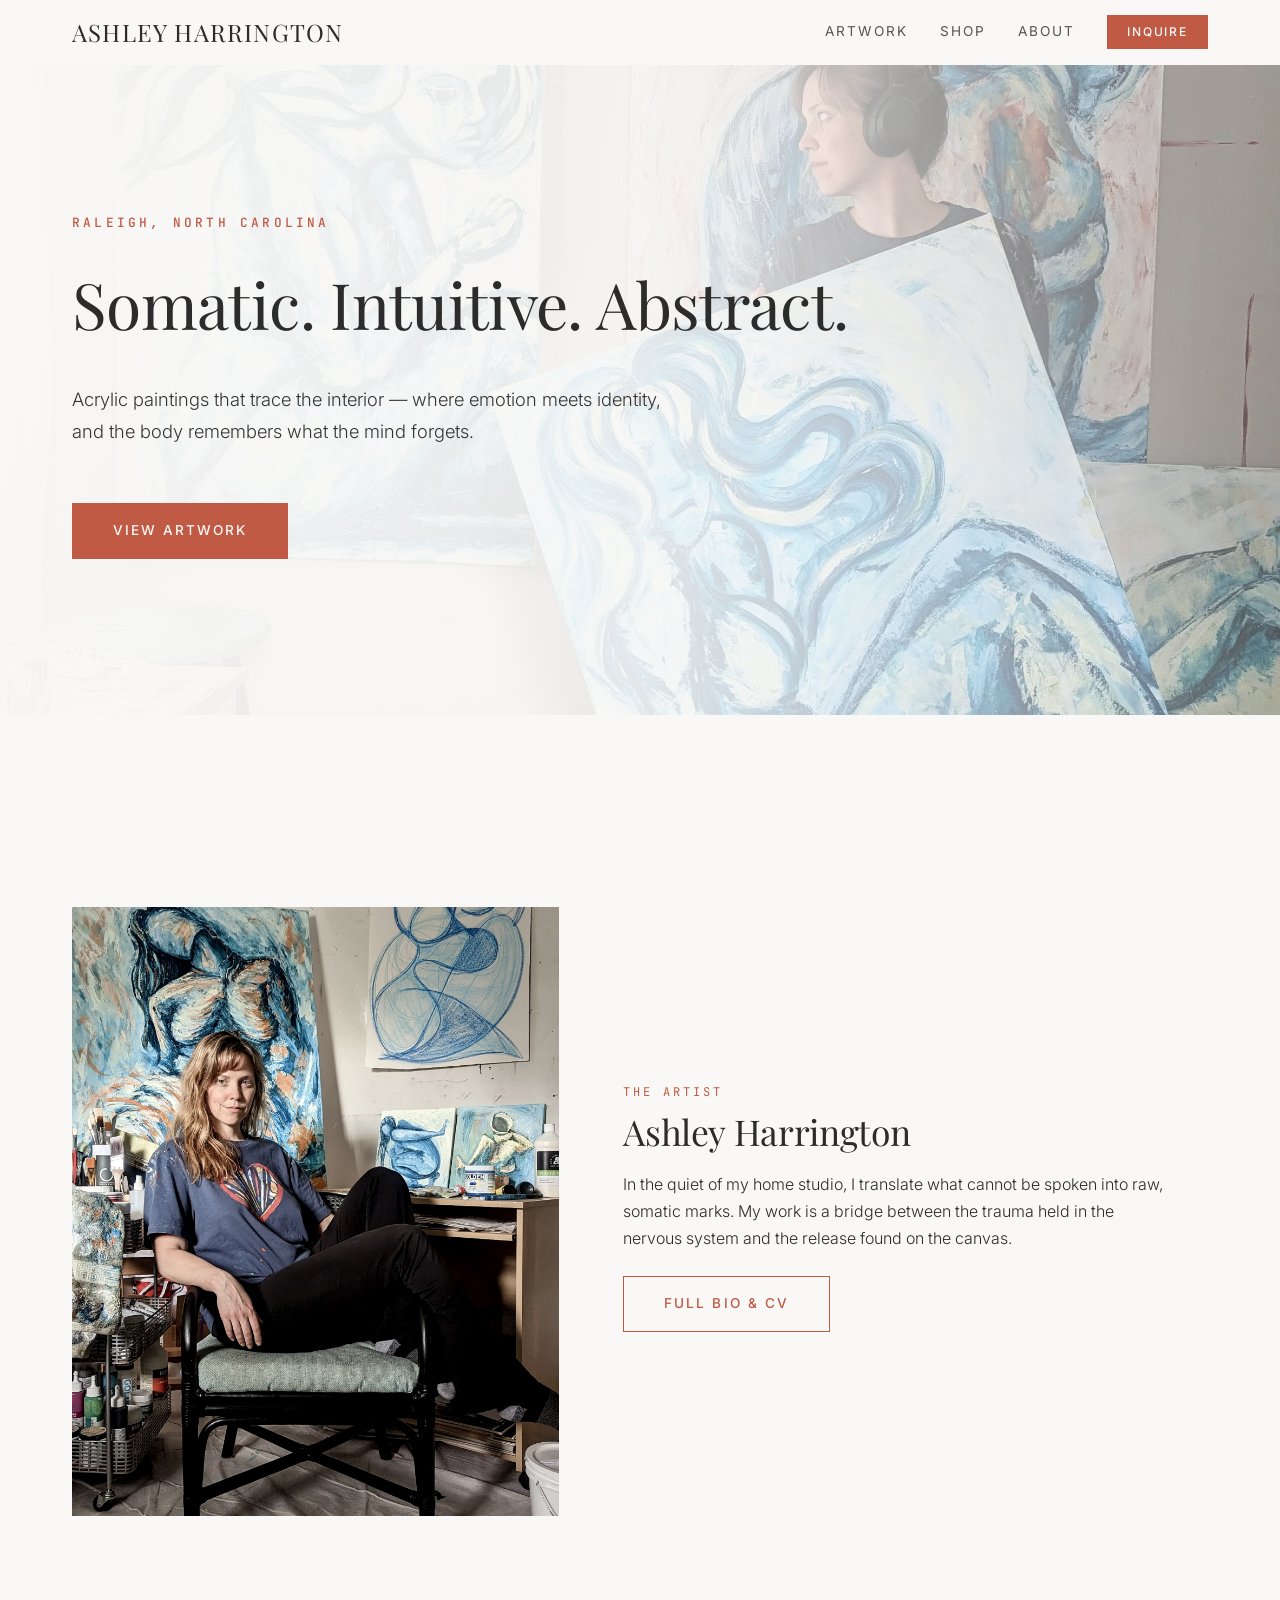
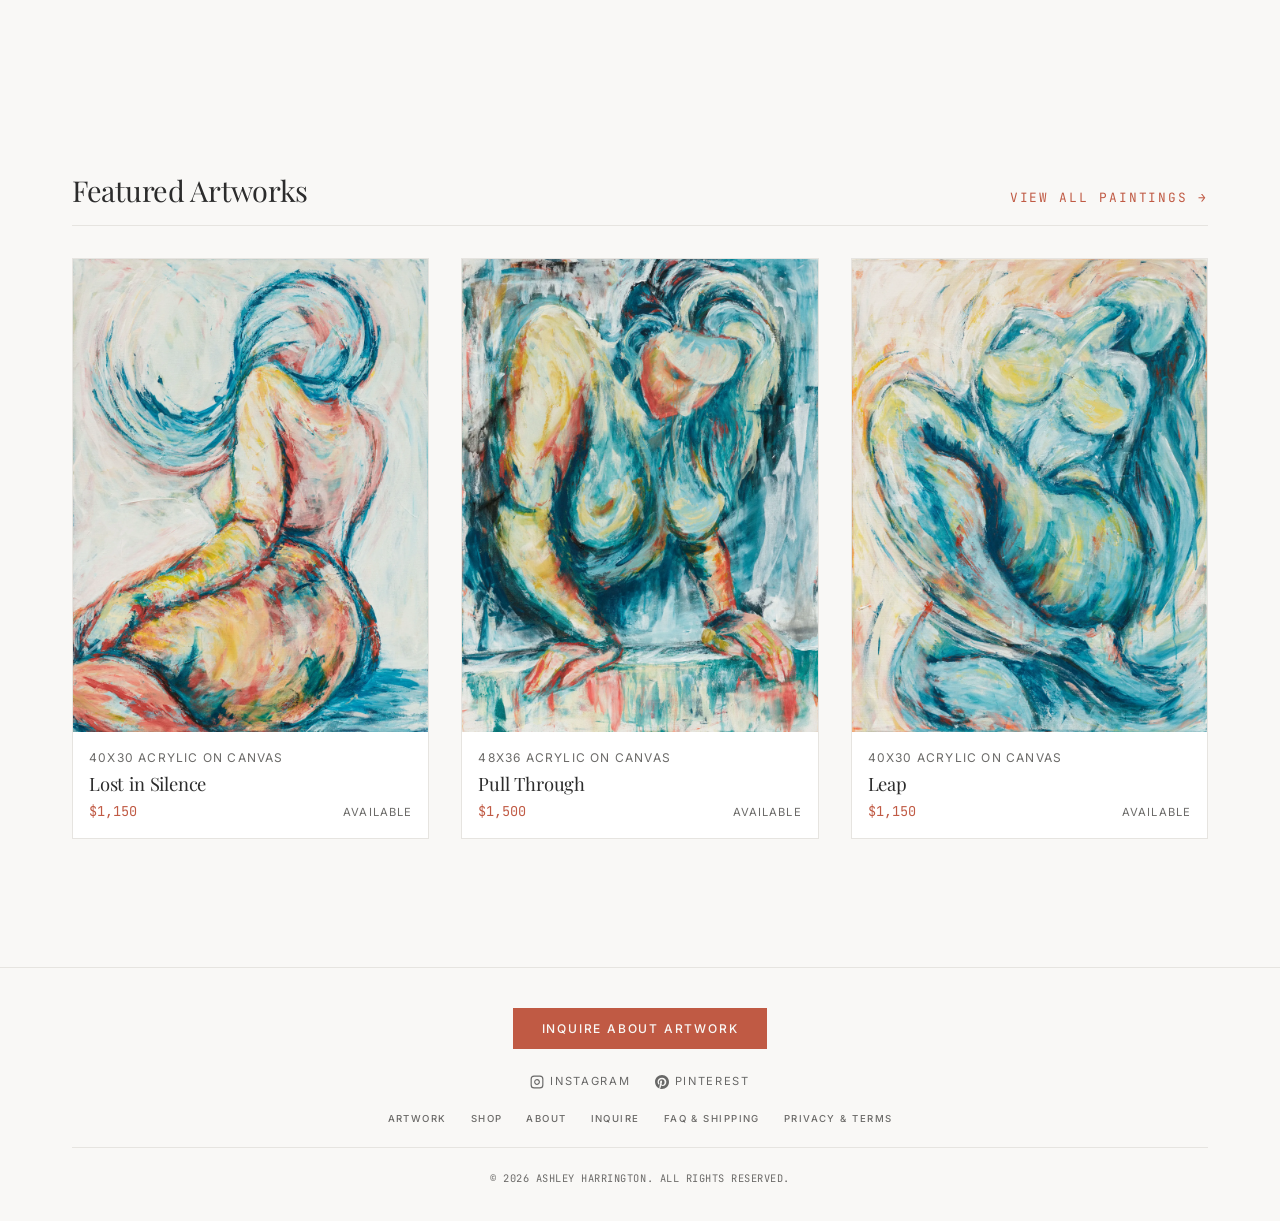
==== commit 122cfbae: "Update index.html" ====
--- a/index.html
+++ b/index.html
@@ -292,3 +292,4 @@
   <script type="module" src="script.js"></script>
 </body>
 </html>
+
--- a/style.css
+++ b/style.css
@@ -633,7 +633,7 @@
 
 .card-frame {
   position: relative;
-  aspect-ratio: 1/1;
+  aspect-ratio: 3/4;
   background-color: #EFEFEF;
   overflow: hidden;
 }
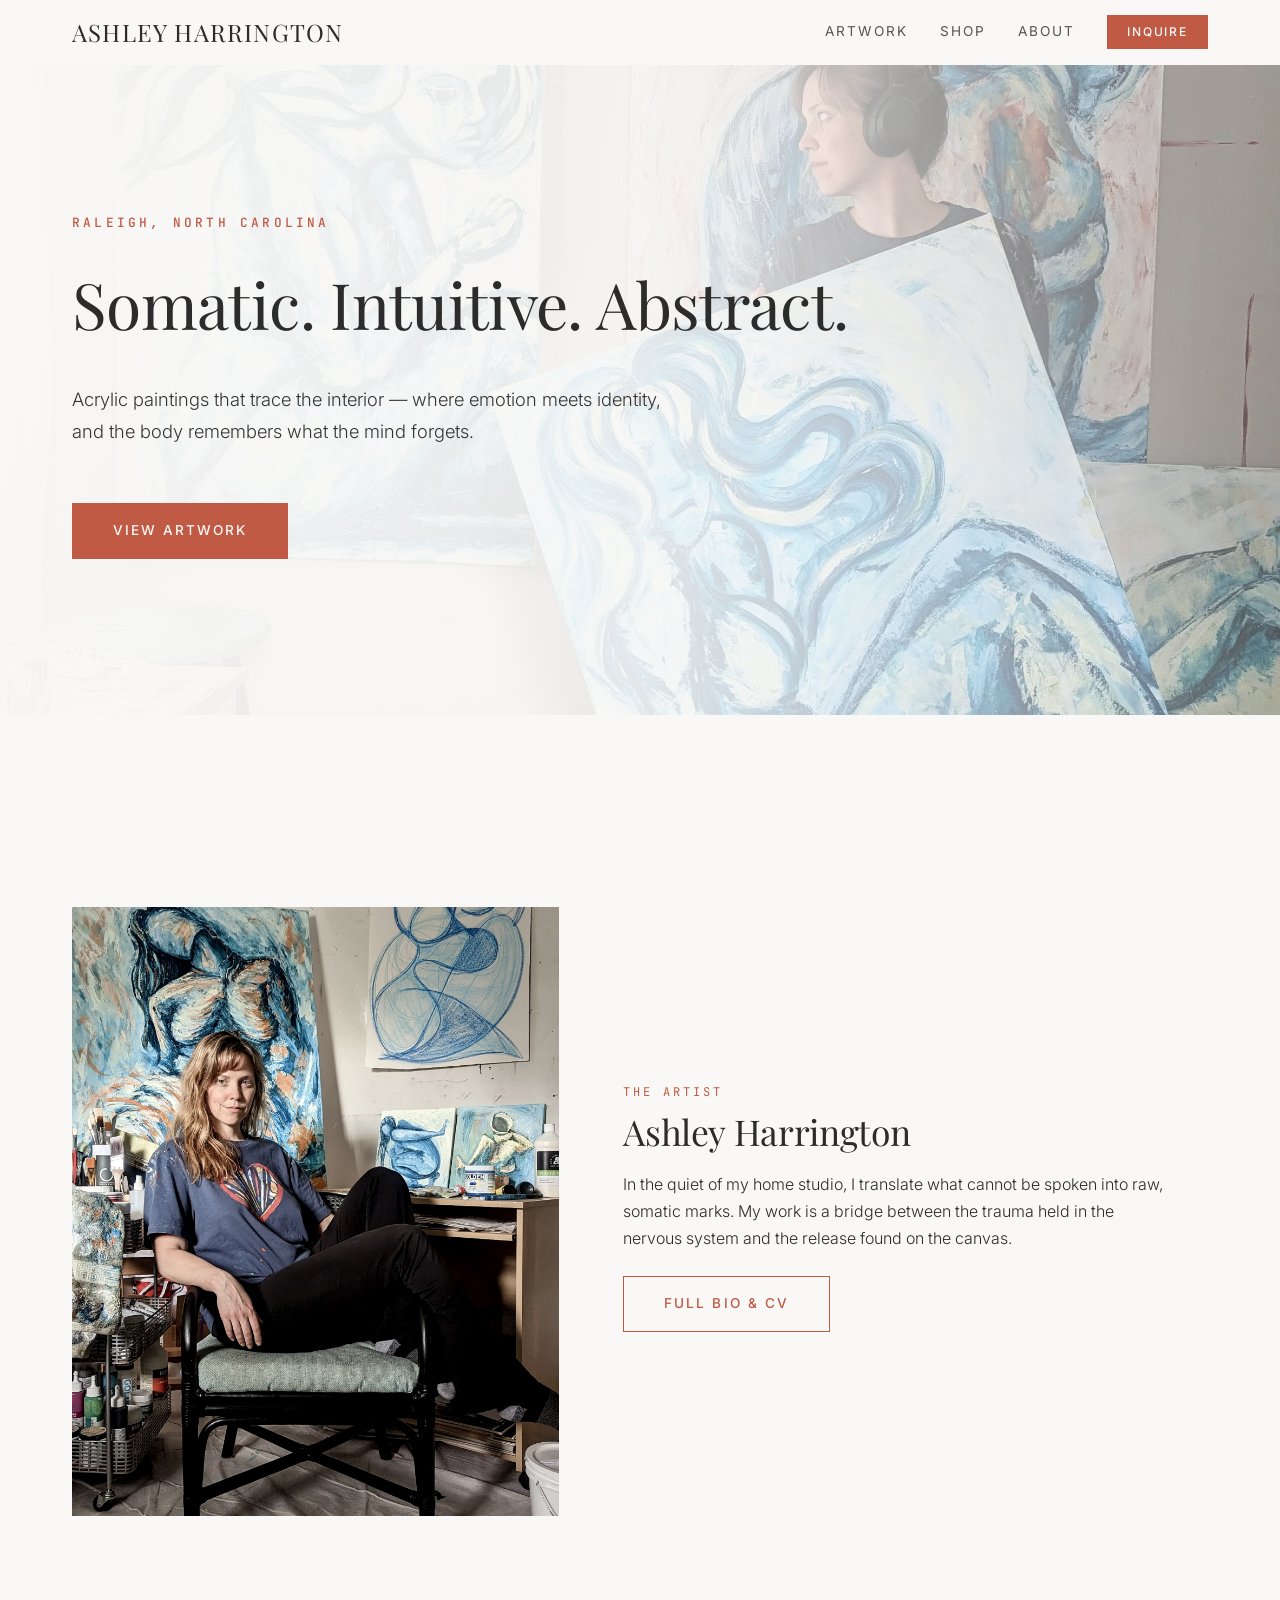
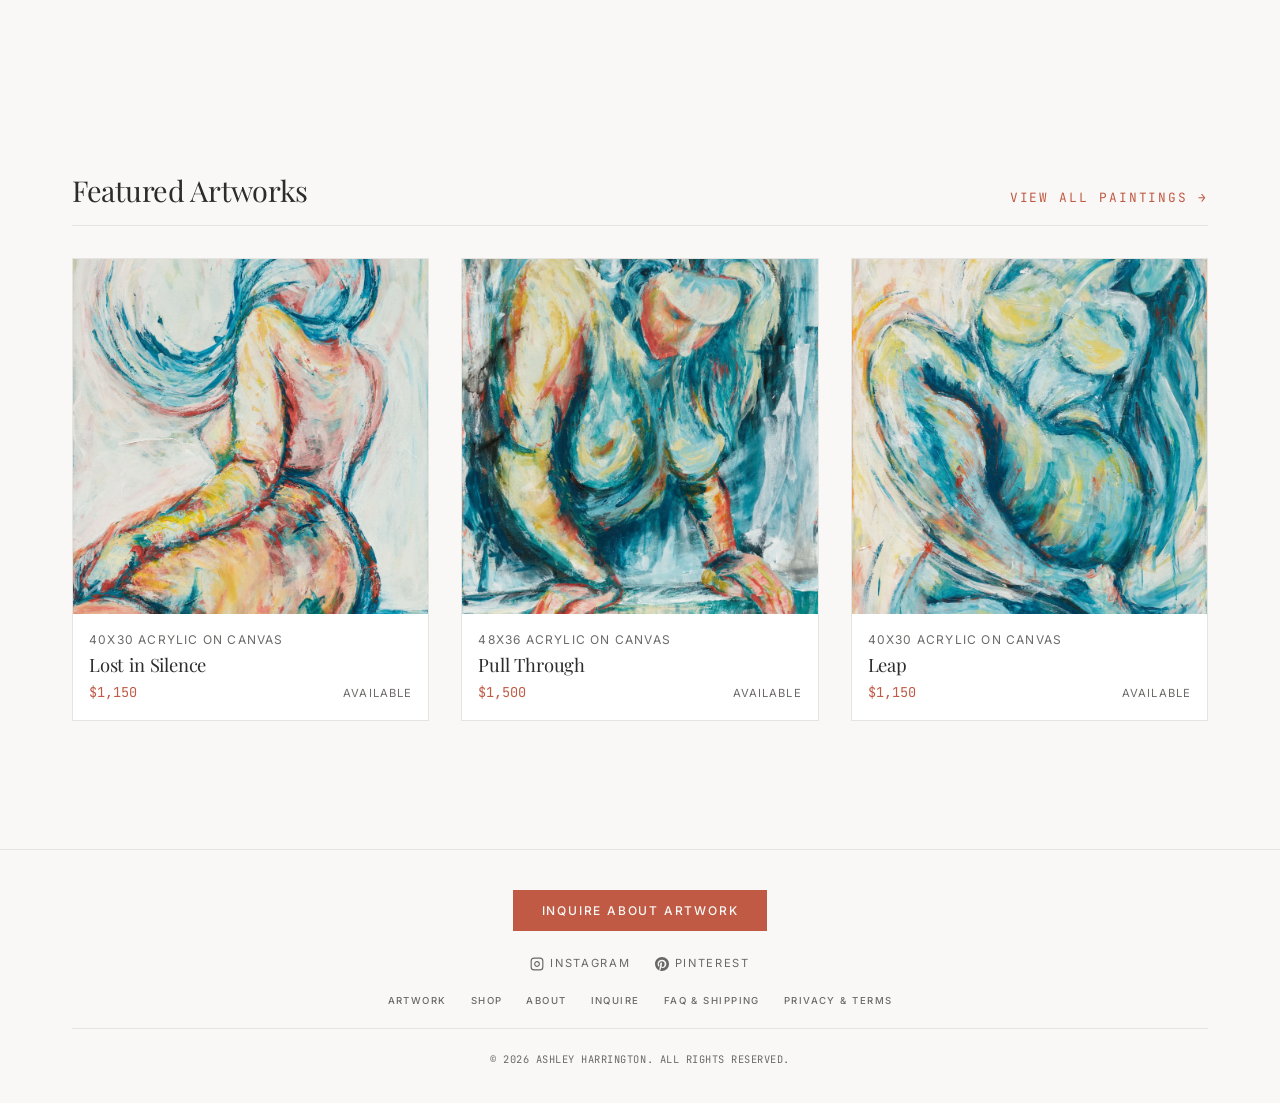
==== commit e26cdc23: "Update index.html" ====
--- a/index.html
+++ b/index.html
@@ -292,4 +292,3 @@
   <script type="module" src="script.js"></script>
 </body>
 </html>
-
--- a/style.css
+++ b/style.css
@@ -633,7 +633,7 @@
 
 .card-frame {
   position: relative;
-  aspect-ratio: 3/4;
+  aspect-ratio: 1/1;
   background-color: #EFEFEF;
   overflow: hidden;
 }
@@ -1865,3 +1865,178 @@
     border: 1px solid rgba(255, 255, 255, 0.25);
   }
 }
+
+/* Artwork Single Column Vertical Layout styles */
+.artwork-vertical-list {
+  display: flex;
+  flex-direction: column;
+  align-items: center;
+  gap: 90px; /* Generous vertical gap of 80px to 100px */
+  width: 100%;
+  max-width: 900px; /* Centered horizontally down the middle of the page */
+  margin: 0 auto;
+}
+
+/* Frameless centered card elements */
+.artwork-vertical-list .card-item {
+  display: flex;
+  flex-direction: column;
+  align-items: center;
+  justify-content: center;
+  width: 100%;
+  background: transparent !important;
+  border: none !important;
+  box-shadow: none !important;
+  cursor: pointer;
+  outline: none;
+  transition: transform 0.4s cubic-bezier(0.16, 1, 0.3, 1);
+  padding: 0 !important;
+  margin: 0 !important;
+}
+
+/* Disable hover animations specifically for the vertical list elements */
+.artwork-vertical-list .card-item:hover {
+  transform: none !important;
+  box-shadow: none !important;
+}
+
+.artwork-vertical-list .card-item:hover .card-frame img {
+  transform: none !important;
+}
+
+/* Image container with visible overflow to allow image to scale/zoom outside boundaries */
+.artwork-vertical-list .card-frame {
+  width: 100%;
+  max-width: 100%;
+  display: flex;
+  justify-content: center;
+  align-items: center;
+  background: transparent !important;
+  position: relative;
+  overflow: visible !important;
+  margin-bottom: var(--spacing-sm) !important;
+  border-radius: 0 !important;
+  box-shadow: none !important;
+  border: none !important;
+}
+
+/* Restrict the images to max-height: 75vh and object-fit: contain with smooth zoom transitions */
+.artwork-vertical-list .card-frame img {
+  max-height: 75vh !important;
+  width: auto !important;
+  max-width: 100% !important;
+  object-fit: contain !important;
+  box-shadow: 0 15px 35px rgba(0, 0, 0, 0.04), 0 5px 15px rgba(0, 0, 0, 0.02); /* Soft museum shadows */
+  border: 1px solid rgba(0, 0, 0, 0.03); /* Subtle edge definition */
+  transition: transform 0.4s cubic-bezier(0.16, 1, 0.3, 1), box-shadow 0.4s ease, opacity 0.3s ease !important;
+  border-radius: 0px !important;
+  cursor: zoom-in !important;
+  position: relative;
+  z-index: 1;
+}
+
+/* Parent container hidden overflow when zoomed to keep details framed inside viewport */
+.artwork-vertical-list .card-frame.zoomed-parent {
+  overflow: hidden !important;
+}
+
+/* Inline Cinematic Zoom scaled state style */
+.artwork-vertical-list .card-frame img.inline-zoomed {
+  box-shadow: 0 30px 60px rgba(0, 0, 0, 0.12), 0 15px 30px rgba(0, 0, 0, 0.06) !important; /* Luxurious deep gallery shadow */
+  cursor: grab !important;
+  z-index: 25 !important;
+}
+
+/* Hide ambient overlays */
+.artwork-vertical-list .card-overlay {
+  display: none !important;
+}
+
+/* Metadata cleanly aligned directly underneath the image */
+.artwork-vertical-list .card-details {
+  text-align: center;
+  padding: 0 !important;
+  margin-top: 1rem !important;
+  width: 100%;
+  max-width: 600px;
+  background: transparent !important;
+}
+
+.artwork-vertical-list .artwork-title {
+  font-family: var(--font-serif);
+  font-size: 1.45rem;
+  font-weight: 500;
+  color: var(--color-text);
+  margin-bottom: 0.35rem;
+  letter-spacing: -0.01em;
+}
+
+.artwork-vertical-list .artwork-meta {
+  font-family: var(--font-sans);
+  font-size: 0.85rem;
+  color: var(--color-text-muted);
+  font-weight: 350;
+  margin-bottom: 0.45rem;
+  text-transform: uppercase;
+  letter-spacing: 0.05em;
+}
+
+.artwork-vertical-list .artwork-status-row {
+  display: flex;
+  align-items: center;
+  justify-content: center;
+  gap: 0.5rem;
+  font-size: 0.85rem;
+  margin-top: 0.35rem;
+}
+
+.artwork-vertical-list .artwork-status-label {
+  font-family: var(--font-sans);
+  font-size: 0.8rem;
+  font-weight: 500;
+  letter-spacing: 0.02em;
+}
+
+.artwork-vertical-list .artwork-status-available {
+  color: #2779bd; /* Elegant subtle slate blue instead of bright green */
+}
+
+.artwork-vertical-list .artwork-status-sold {
+  color: var(--color-text-muted);
+}
+
+.artwork-vertical-list .artwork-status-sep {
+  color: var(--color-border);
+  font-family: var(--font-sans);
+  font-size: 0.8rem;
+  opacity: 0.7;
+}
+
+.artwork-vertical-list .artwork-inquire-link {
+  font-family: var(--font-sans);
+  font-size: 0.8rem;
+  font-weight: 500;
+  color: var(--color-text);
+  text-decoration: underline;
+  text-underline-offset: 3px;
+  cursor: pointer;
+  transition: opacity 0.2s ease, color 0.2s ease;
+}
+
+.artwork-vertical-list .artwork-inquire-link:hover {
+  opacity: 0.7;
+  color: var(--color-primary);
+}
+
+@media (max-width: 768px) {
+  .artwork-vertical-list {
+    gap: 70px;
+  }
+  .artwork-vertical-list .card-frame img {
+    max-height: 60vh !important;
+  }
+  .artwork-vertical-list .artwork-title {
+    font-size: 1.25rem;
+  }
+}
+
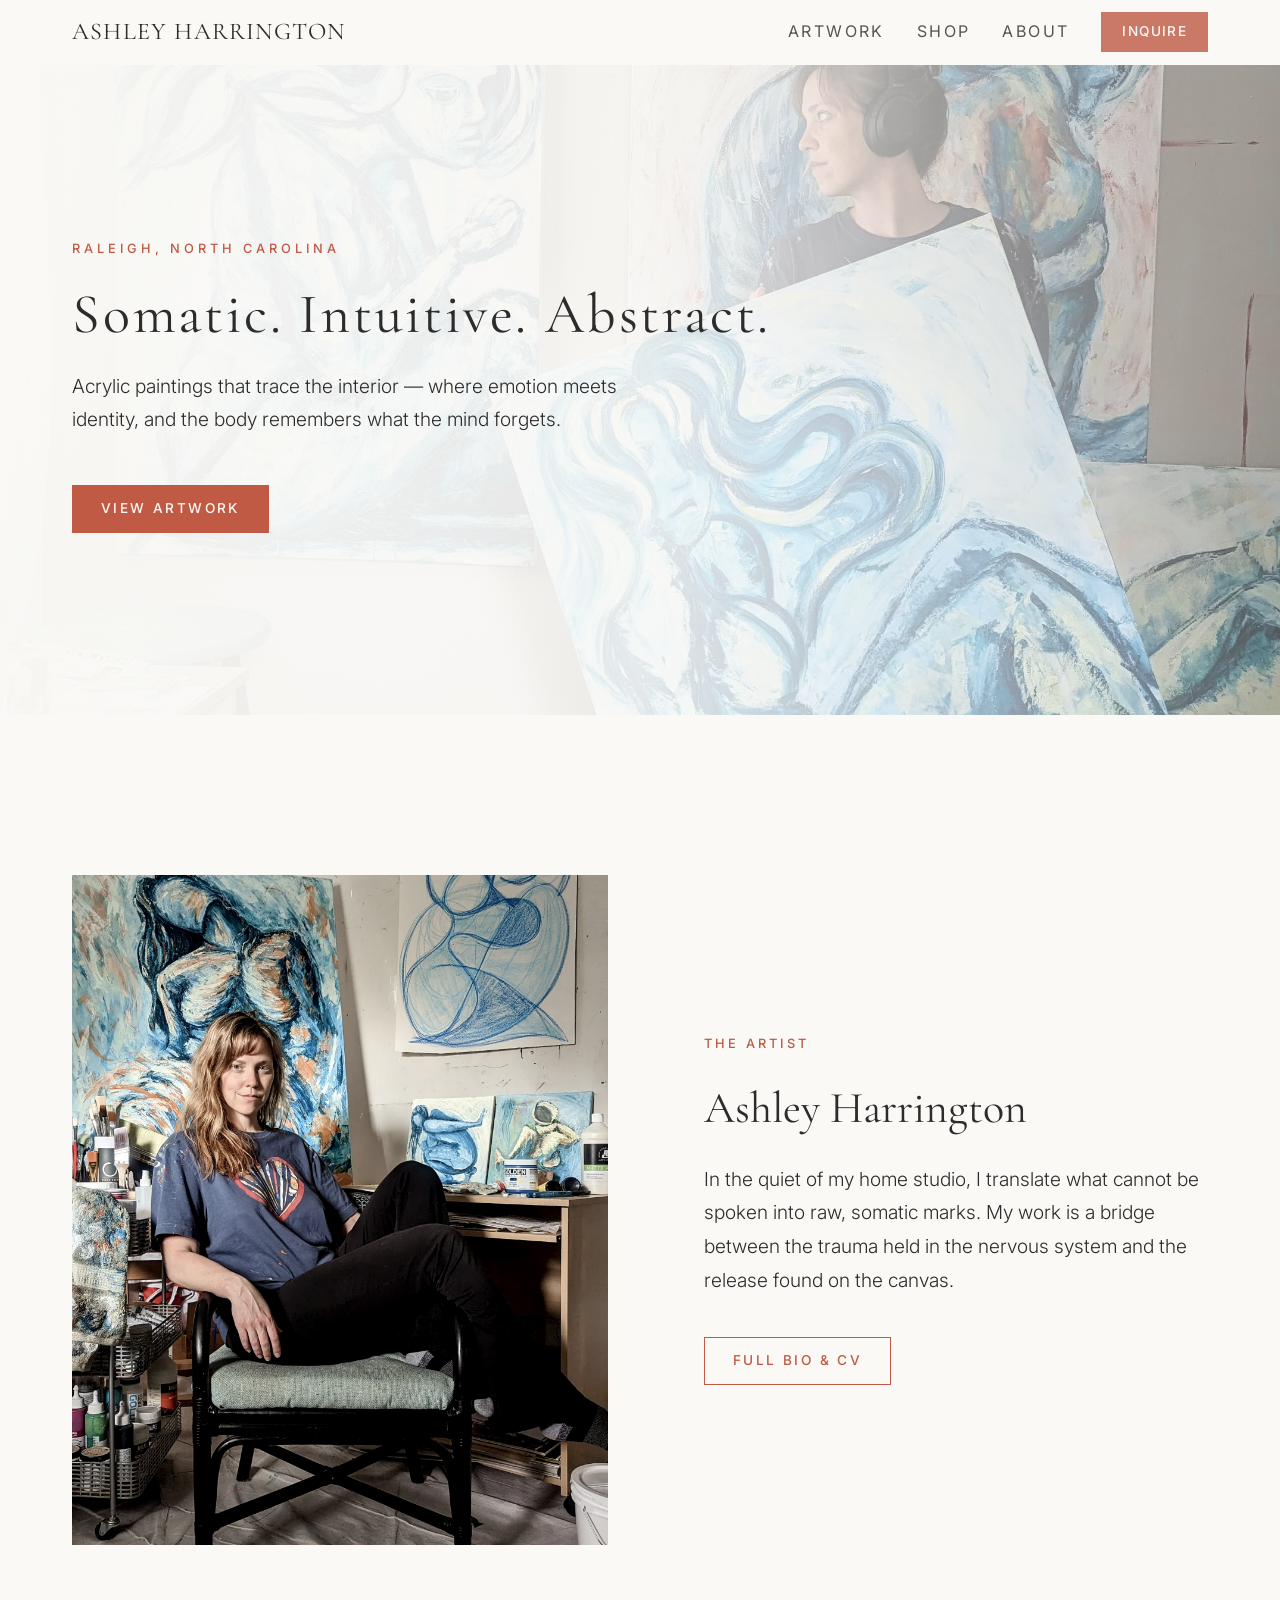
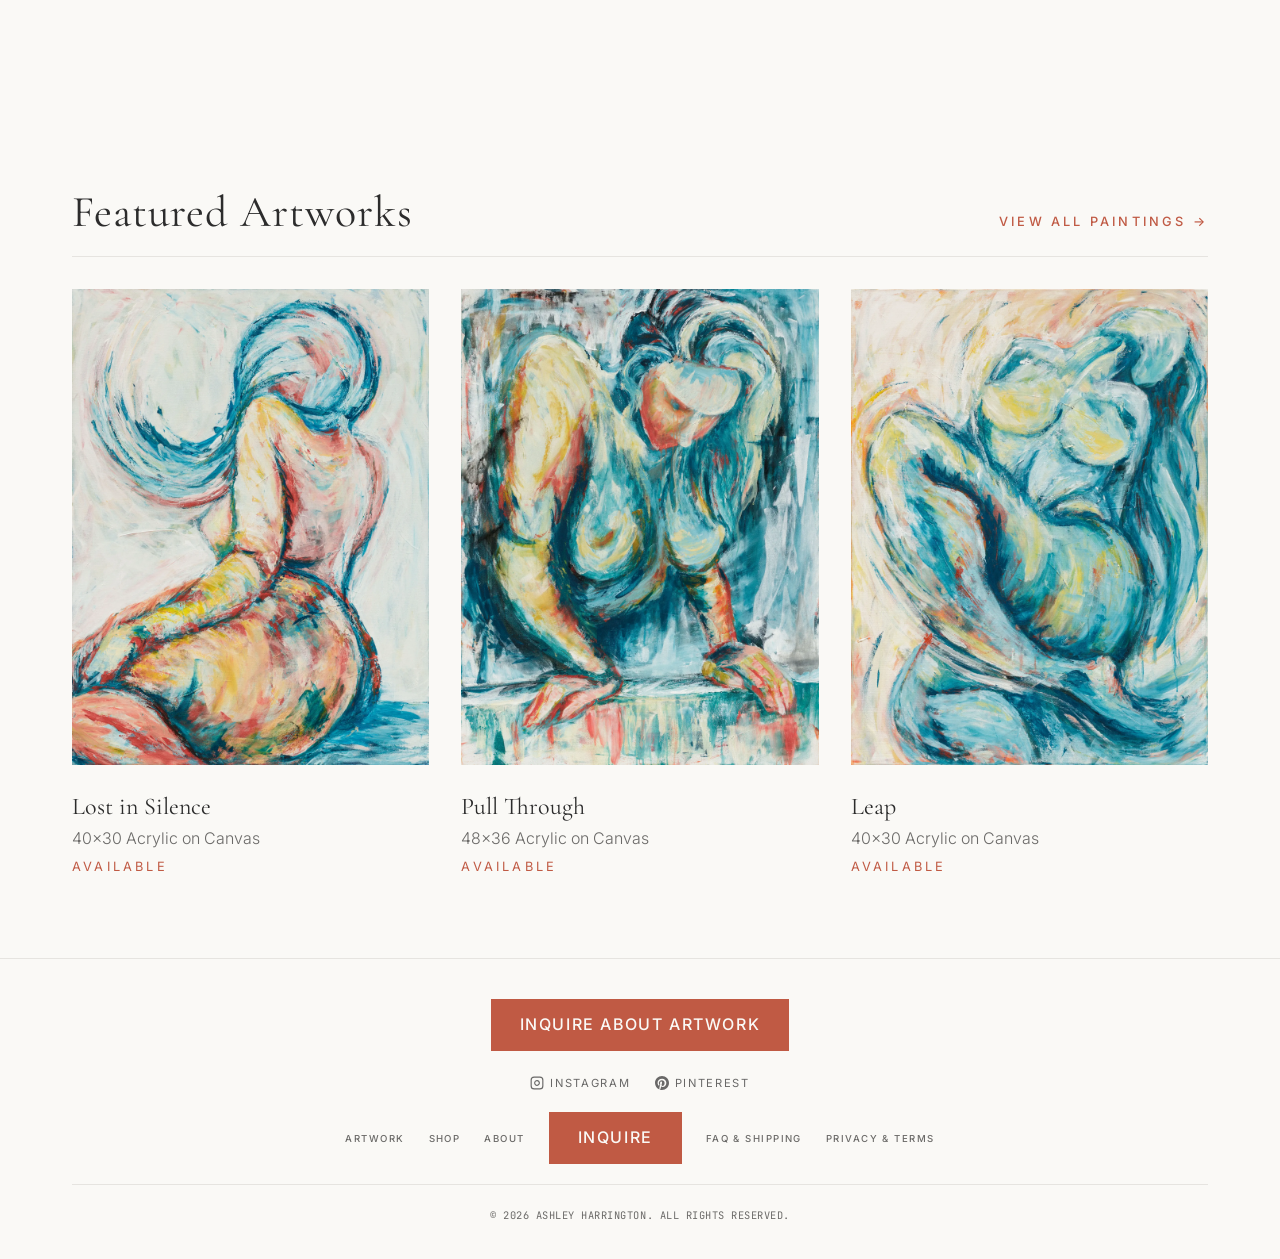
==== commit 817a15b9: "Update index.html" ====
--- a/index.html
+++ b/index.html
@@ -96,7 +96,7 @@
       <div class="gallery-grid" id="featured-works-grid">
         
         <!-- Artwork 1: Lost in Silence -->
-        <article class="card-item" data-lightbox="true" 
+        <article class="card-item" data-lightbox="false" 
                  data-img="assets/Shifting Figures - 01 - Ashley Harrington - Lost in Silence - Original 40x30 Acrylic Painting.webp"
                  data-title="Lost in Silence"
                  data-category="40x30 Acrylic on Canvas"
@@ -111,17 +111,16 @@
             <div class="card-overlay"></div>
           </div>
           <div class="card-details">
+            <h3 class="card-title">Lost in Silence</h3>
             <span class="card-meta">40x30 Acrylic on Canvas</span>
-            <h3 class="card-title">Lost in Silence</h3>
             <div class="card-pricing-row">
-              <span class="card-price">$1,150</span>
               <span class="card-availability">Available</span>
             </div>
           </div>
         </article>
 
         <!-- Artwork 2: Pull Through -->
-        <article class="card-item" data-lightbox="true"
+        <article class="card-item" data-lightbox="false"
                  data-img="assets/Shifting Figures - 04 - Ashley Harrington - Pull Through - Original 48x36 Acrylic Painting.webp"
                  data-title="Pull Through"
                  data-category="48x36 Acrylic on Canvas"
@@ -136,17 +135,16 @@
             <div class="card-overlay"></div>
           </div>
           <div class="card-details">
+            <h3 class="card-title">Pull Through</h3>
             <span class="card-meta">48x36 Acrylic on Canvas</span>
-            <h3 class="card-title">Pull Through</h3>
             <div class="card-pricing-row">
-              <span class="card-price">$1,500</span>
               <span class="card-availability">Available</span>
             </div>
           </div>
         </article>
 
         <!-- Artwork 3: Leap -->
-        <article class="card-item" data-lightbox="true"
+        <article class="card-item" data-lightbox="false"
                  data-img="assets/Shifting Figures - 02 - Ashley Harrington - Leap - Original 40x30 Acrylic Painting.webp"
                  data-title="Leap"
                  data-category="40x30 Acrylic on Canvas"
@@ -161,10 +159,9 @@
             <div class="card-overlay"></div>
           </div>
           <div class="card-details">
+            <h3 class="card-title">Leap</h3>
             <span class="card-meta">40x30 Acrylic on Canvas</span>
-            <h3 class="card-title">Leap</h3>
             <div class="card-pricing-row">
-              <span class="card-price">$1,150</span>
               <span class="card-availability">Available</span>
             </div>
           </div>
--- a/style.css
+++ b/style.css
@@ -1,27 +1,36 @@
 /* 
  * style.css
  * Master Global Stylesheet for Multipage Artist Portfolio
- * Earthy Neutrals, Terracotta Accents, Minimalist Editorial Design
+ * Strict Minimalist Design System - Earthy Neutrals & Terracotta Accents
  */
 
-@import url('https://fonts.googleapis.com/css2?family=Inter:wght@300;400;500;600&family=Playfair+Display:ital,wght@0,400;0,500;0,600;1,400&family=JetBrains+Mono:wght@300;400&display=swap');
+/* Import Google Fonts - Cormorant Garamond (Serif Heading) & Inter (Sans-serif Body) */
+@import url('https://fonts.googleapis.com/css2?family=Cormorant+Garamond:ital,wght@0,300;0,400;0,500;0,600;0,700;1,400&family=Inter:wght@300;400;500;600;700&family=JetBrains+Mono:wght@300;400;500&display=swap');
 
 :root {
-  /* Color Palette */
-  --color-bg: #F9F8F6;          /* Crisp light off-white background */
-  --color-card: #FFFFFF;        /* Pure white for overlays and cards */
-  --color-text: #2C2C2C;        /* Soft charcoal text */
-  --color-text-muted: #6B6A68;  /* Muted grey-brown for metadata/dates */
-  --color-primary: #C05A44;     /* Earthy warm terracotta primary accent */
-  --color-primary-hover: #A04A36; /* Darker terracotta for active hover */
-  --color-border: #E6E4E0;      /* Soft sand/warm-grey border */
-  --color-overlay: rgba(249, 248, 246, 0.98); /* Light fallback lightbox overlay */
-  --color-overlay-dark: rgba(44, 44, 44, 0.4); /* Gentle shadow overlay for dimming background */
-  --color-hover-light: #F4F2EE; /* Subtle hover state bg */
-
-  /* Typography */
-  --font-serif: "Playfair Display", "Didot", "Georgia", serif;
-  --font-sans: "Inter", "Helvetica Neue", "Arial", sans-serif;
+  /* Global CSS Variables - Minimalist Guidelines */
+  --bg-color: #FAF9F6;          /* Elegant off-white / light cream */
+  --text-color: #2C2C2C;        /* Soft charcoal / dark grey */
+  --accent-color: #C05A44;      /* Warm, grounding terracotta */
+  --font-heading: "Cormorant Garamond", "Playfair Display", "Didot", "Georgia", serif;
+  --font-body: "Inter", "Helvetica Neue", "Arial", sans-serif;
+
+  /* Color Palette Compatibility Mappings */
+  --color-bg: var(--bg-color);
+  --color-text: var(--text-color);
+  --color-primary: var(--accent-color);
+  --color-primary-hover: #A04A36;
+  --color-card: #FFFFFF;
+  --color-text-muted: #6B6A68;
+  --color-border: #E6E4E0;
+  --color-border-light: rgba(44, 44, 44, 0.08);
+  --color-overlay: rgba(250, 249, 246, 0.98);
+  --color-overlay-dark: rgba(44, 44, 44, 0.4);
+  --color-hover-light: #F4F2EE;
+
+  /* Font Compatibility Mappings */
+  --font-serif: var(--font-heading);
+  --font-sans: var(--font-body);
   --font-mono: "JetBrains Mono", monospace;
 
   /* Layout and Spacing */
@@ -37,7 +46,9 @@
   --transition-fast: all 0.25s ease-out;
 }
 
-/* Base resets & layout */
+/* ==========================================================================
+   Base resets & layouts
+   ========================================================================== */
 * {
   box-sizing: border-box;
   margin: 0;
@@ -46,9 +57,9 @@
 
 html {
   scroll-behavior: smooth;
-  background-color: var(--color-bg);
-  color: var(--color-text);
-  font-family: var(--font-sans);
+  background-color: var(--bg-color);
+  color: var(--text-color);
+  font-family: var(--font-body);
   font-size: 16px;
   line-height: 1.6;
   -webkit-font-smoothing: antialiased;
@@ -60,34 +71,7 @@
   display: flex;
   flex-direction: column;
   overflow-x: hidden;
-  background-color: var(--color-bg);
-}
-
-/* Typography styles */
-h1, h2, h3, h4, .font-serif {
-  font-family: var(--font-serif);
-  font-weight: 400;
-  line-height: 1.25;
-  letter-spacing: -0.01em;
-}
-
-p {
-  font-family: var(--font-sans);
-  font-weight: 300;
-  font-size: 1rem;
-  line-height: 1.7;
-  color: var(--color-text);
-  margin-bottom: 1.5rem;
-}
-
-.series-description {
-  font-family: var(--font-sans);
-  font-size: 1rem;
-  font-weight: 300;
-  line-height: 1.7;
-  color: var(--color-text-muted);
-  max-width: 720px;
-  margin: 0;
+  background-color: var(--bg-color);
 }
 
 a {
@@ -96,11 +80,246 @@
   transition: var(--transition-fast);
 }
 
-/* Navigation Header */
+main {
+  flex-grow: 1;
+  width: 100%;
+}
+
+/* ==========================================================================
+   Typographic Hierarchy Standardization
+   ========================================================================== */
+
+h1, .hero-title {
+  font-family: var(--font-heading) !important;
+  font-size: 2.5rem !important;
+  font-weight: 400 !important;
+  line-height: 1.25 !important;
+  letter-spacing: 0.05em !important; /* Generous letter spacing */
+  color: var(--text-color) !important;
+  text-transform: none !important;
+}
+
+h2, .artwork-title, .section-title, .cart-drawer-title, .inquiry-modal-title, .lightbox-art-title {
+  font-family: var(--font-heading) !important;
+  font-size: 1.75rem !important;
+  font-weight: 400 !important;
+  line-height: 1.25 !important;
+  letter-spacing: 0.02em !important;
+  color: var(--text-color) !important;
+}
+
+h3, h4, .font-serif {
+  font-family: var(--font-heading) !important;
+}
+
+/* Body and paragraphs: comfortable lines and 1rem size */
+p, .series-description, .product-description, .bio-text-content p, .contact-info-block p, .accordion-content, .legal-list li {
+  font-family: var(--font-body) !important;
+  font-size: 1rem !important;
+  line-height: 1.6 !important;
+  color: var(--text-color) !important;
+  font-weight: 300 !important;
+  margin-bottom: 1.5rem;
+}
+
+/* Metadata elements */
+.card-meta, .lightbox-art-category, .inquiry-modal-subtitle, .hero-subtitle, .section-label, .section-action {
+  font-family: var(--font-body) !important;
+  font-size: 0.75rem !important;
+  font-weight: 500 !important;
+  text-transform: uppercase !important;
+  letter-spacing: 0.15em !important;
+  color: var(--color-text-muted) !important;
+  line-height: 1.4 !important;
+}
+
+/* Each page's first section custom styles */
+.hero-section .hero-subtitle,
+.hero-content-container .hero-subtitle,
+.split-bio-block .hero-subtitle,
+.faq-hero-header .section-label,
+.legal-hero-header .section-label {
+  font-family: var(--font-body) !important;
+  text-transform: uppercase !important;
+  color: var(--accent-color) !important;
+  font-size: 0.8rem !important;
+  margin-bottom: 0rem !important;
+  letter-spacing: 0.25rem !important;
+  display: block !important;
+  font-weight: 500 !important;
+}
+
+.hero-section .hero-title,
+.hero-content-container .hero-title,
+.split-bio-block .hero-title,
+.faq-hero-header h1,
+.legal-hero-header h1 {
+  font-family: var(--font-heading) !important;
+  color: var(--text-color) !important;
+  font-size: 3.5rem !important;
+  margin-bottom: 0rem !important;
+  line-height: 2 !important;
+  font-weight: 400 !important;
+}
+
+.hero-section .hero-description,
+.hero-content-container .hero-description,
+.split-bio-block .hero-description,
+.split-bio-block .hero-description p,
+.faq-hero-header p,
+.legal-hero-header p {
+  font-family: var(--font-body) !important;
+  color: var(--text-color) !important;
+  font-size: 1.2rem !important;
+  margin-bottom: 3rem !important;
+  line-height: 1.75 !important;
+  font-weight: 300 !important;
+}
+
+.hero-section .btn,
+.hero-content-container .btn,
+#hero-cta-btn {
+  font-family: var(--font-body) !important;
+  text-transform: uppercase !important;
+  background-color: var(--accent-color) !important;
+  color: var(--bg-color) !important;
+  border: 1px solid var(--accent-color) !important;
+  letter-spacing: 0.15rem !important;
+  font-size: 0.85rem !important;
+  padding: 12px 28px !important;
+  transition: all 0.3s ease !important;
+  display: inline-block !important;
+  border-radius: 0 !important;
+}
+
+.hero-section .btn:hover,
+.hero-content-container .btn:hover,
+#hero-cta-btn:hover {
+  background-color: var(--bg-color) !important;
+  color: var(--accent-color) !important;
+  border-color: var(--accent-color) !important;
+  transform: none !important;
+  box-shadow: none !important;
+}
+
+.card-pricing-row, .card-price, .lightbox-art-price, .cart-subtotal-val, .cart-item-price {
+  font-family: var(--font-mono) !important;
+  font-size: 1rem !important;
+}
+
+/* Ensure font family consistency for form elements */
+input, select, textarea, button {
+  font-family: var(--font-body) !important;
+}
+
+/* ==========================================================================
+   Global Spacing & Grid Consistency
+   ========================================================================== */
+
+.page-container {
+  max-width: var(--container-max-width);
+  margin: 0 auto;
+  padding-left: var(--spacing-md) !important;
+  padding-right: var(--spacing-md) !important;
+  box-sizing: border-box;
+}
+
+/* Force standard vertical section padding (80px) strictly and neutrally down the viewport */
+section, 
+.gallery-section, 
+.split-bio-block, 
+.cv-container, 
+.contact-layout, 
+.legal-section, 
+.faq-accordion,
+.cv-section-wrapper {
+  padding-top: 80px !important;
+  padding-bottom: 80px !important;
+  margin-top: 0 !important;
+  margin-bottom: 0 !important;
+  box-sizing: border-box;
+}
+
+/* Exclude hero blocks and header containers from uniform section padding to retain seamless headers and cover sheets */
+.hero-home {
+  padding: 0 !important;
+  margin-bottom: 0 !important;
+}
+
+.hero-section {
+  padding-top: 80px !important;
+  padding-bottom: 40px !important; /* Bridge to section contents nicely */
+  margin-top: 0 !important;
+  margin-bottom: 0 !important;
+  max-width: 900px;
+}
+
+/* ==========================================================================
+   Primary Interactive Buttons Standardization
+   ========================================================================== */
+
+/* Ensured all triggers and submits share a uniform custom shape, padding, typography and hover style */
+.btn, 
+.btn-filled, 
+.inquire-trigger, 
+.submit-btn,
+.nav-link-cta, 
+button[type="submit"], 
+button.inquiry-submit,
+.cart-checkout-form button {
+  display: inline-block !important;
+  width: auto !important;
+  background-color: var(--accent-color) !important;
+  color: var(--bg-color) !important;
+  font-family: var(--font-body) !important;
+  font-size: 1rem !important;
+  font-weight: 500 !important;
+  line-height: 1.6 !important;
+  text-transform: uppercase !important;
+  letter-spacing: 0.1em !important;
+  padding: 12px 28px !important;            /* Standard shape / height clearance */
+  border: 1px solid var(--accent-color) !important; /* Standard border weight */
+  border-radius: 0 !important;               /* Minimalist sharp visual styling */
+  cursor: pointer !important;
+  text-decoration: none !important;
+  text-align: center !important;
+  transition: all 0.3s ease !important;      /* Even speed on hover action */
+  position: relative !important;
+  box-shadow: none !important;
+  overflow: hidden !important;
+  margin: 0 !important;
+}
+
+/* Hover style: transitions cleanly to a hollow terracotta-accented boundary box */
+.btn:hover, 
+.btn-filled:hover, 
+.inquire-trigger:hover, 
+.submit-btn:hover,
+.nav-link-cta:hover, 
+button[type="submit"]:hover, 
+button.inquiry-submit:hover,
+.cart-checkout-form button:hover {
+  background-color: var(--bg-color) !important;
+  color: var(--accent-color) !important;
+  border-color: var(--accent-color) !important;
+  box-shadow: none !important;
+  transform: none !important;
+}
+
+/* Desktop header clearance adjustment for CTA link to stay inline cleanly inside header's 64px row */
+header#site-header .nav-link-cta {
+  padding: 8px 20px !important;
+  font-size: 0.85rem !important;
+}
+
+/* ==========================================================================
+   Navigation Header
+   ========================================================================== */
+
 header#site-header {
   position: sticky;
   top: 0;
-  background-color: rgba(249, 248, 246, 0.95);
+  background-color: rgba(250, 249, 246, 0.95);
   backdrop-filter: blur(8px);
   border-bottom: 1px solid transparent;
   z-index: 1005;
@@ -127,7 +346,7 @@
 }
 
 .logo-title {
-  font-family: var(--font-serif);
+  font-family: var(--font-heading);
   font-size: 1.5rem;
   font-weight: 400;
   letter-spacing: 0.05em;
@@ -136,7 +355,7 @@
 }
 
 .logo-subtitle {
-  font-family: var(--font-sans);
+  font-family: var(--font-body);
   font-size: 0.7rem;
   font-weight: 400;
   text-transform: uppercase;
@@ -152,8 +371,8 @@
 }
 
 .nav-link {
-  font-family: var(--font-sans);
-  font-size: 0.85rem;
+  font-family: var(--font-body);
+  font-size: 1rem !important; /* Exact standard nav size as requested */
   font-weight: 400;
   text-transform: uppercase;
   letter-spacing: 0.15em;
@@ -164,7 +383,7 @@
 
 .nav-link:hover, .nav-link.active {
   opacity: 1;
-  color: var(--color-primary);
+  color: var(--accent-color);
 }
 
 .nav-link::after {
@@ -175,7 +394,7 @@
   height: 1px;
   bottom: 0;
   left: 0;
-  background-color: var(--color-primary);
+  background-color: var(--accent-color);
   transform-origin: bottom right;
   transition: transform 0.3s cubic-bezier(0.16, 1, 0.3, 1);
 }
@@ -185,57 +404,7 @@
   transform-origin: bottom left;
 }
 
-/* Navigation CTA Button (Inquire Link) */
-.nav-link-cta {
-  background-color: var(--color-primary) !important;
-  color: var(--color-bg) !important;
-  font-family: var(--font-sans);
-  font-size: 0.75rem !important;
-  font-weight: 500 !important;
-  padding: 0.4rem 1.2rem !important;
-  text-transform: uppercase;
-  letter-spacing: 0.15em;
-  opacity: 1 !important;
-  border-radius: 0;
-  border: 1px solid var(--color-primary) !important;
-  transition: all var(--transition-fast) !important;
-  display: inline-flex;
-  align-items: center;
-  justify-content: center;
-  position: relative;
-  text-decoration: none;
-}
-
-.nav-link-cta::after {
-  content: none !important;
-  display: none !important;
-}
-
-.nav-link-cta:hover {
-  background-color: var(--color-bg) !important;
-  color: var(--color-primary) !important;
-  border-color: var(--color-primary) !important;
-}
-
-/* Ensure mobile nav layout for navigation CTA button */
-.mobile-nav-overlay .nav-link-cta {
-  display: block !important;
-  width: 100% !important;
-  margin: var(--spacing-md) auto 0 auto !important;
-  padding: 12px 16px !important;
-  text-align: center;
-  background-color: var(--color-primary) !important;
-  color: var(--color-bg) !important;
-  border-bottom: none !important;
-}
-
-.mobile-nav-overlay .nav-link-cta:hover {
-  background-color: var(--color-bg) !important;
-  color: var(--color-primary) !important;
-  padding-left: 16px !important; /* Override standard sidebar sliding */
-}
-
-/* Mobile Nav Styles */
+/* Ensure mobile nav overlay structures are clean and slide correctly */
 .mobile-nav-actions {
   display: none !important;
 }
@@ -261,18 +430,18 @@
 .mobile-nav-overlay {
   position: fixed;
   top: 0;
-  right: -320px; /* Hidden off-screen right by default */
+  right: -320px;
   width: 320px;
-  max-width: 85vw; /* Safe width on extra narrow screens */
+  max-width: 85vw;
   height: 100vh;
-  background-color: var(--color-bg);
+  background-color: var(--bg-color);
   border-left: 1px solid var(--color-border);
-  z-index: 1000; /* Directly under header index */
+  z-index: 1000;
   display: flex;
   flex-direction: column;
   justify-content: flex-start;
   align-items: flex-start;
-  padding: 100px var(--spacing-lg) var(--spacing-lg) var(--spacing-lg); /* Header spacing vertical clearance */
+  padding: 100px var(--spacing-lg) var(--spacing-lg) var(--spacing-lg);
   gap: var(--spacing-md);
   opacity: 0;
   visibility: hidden;
@@ -287,8 +456,8 @@
 }
 
 .mobile-nav-overlay .nav-link {
-  font-family: var(--font-sans);
-  font-size: 1.1rem;
+  font-family: var(--font-body);
+  font-size: 1.1rem !important; /* Adjusted slightly wider for responsive grids */
   font-weight: 500;
   text-transform: uppercase;
   letter-spacing: 0.15em;
@@ -296,17 +465,30 @@
   text-decoration: none;
   width: 100%;
   padding: var(--spacing-sm) 0;
-  border-bottom: 1px solid var(--color-border-light);
+  border-bottom: 1px solid var(--color-border);
   display: block;
   transition: color var(--transition-fast), padding-left var(--transition-fast);
 }
 
 .mobile-nav-overlay .nav-link:hover, .mobile-nav-overlay .nav-link.active {
-  color: var(--color-primary);
+  color: var(--accent-color);
   padding-left: 8px;
 }
 
-/* Slide-in sidebar dim backdrop filter mask */
+/* Sidebar CTA cta styles on mobile sidebars */
+.mobile-nav-overlay .nav-link-cta {
+  display: block !important;
+  width: 100% !important;
+  margin: var(--spacing-md) auto 0 auto !important;
+  padding: 14px 16px !important;
+  text-align: center;
+}
+
+.mobile-nav-overlay .nav-link-cta:hover {
+  background-color: var(--bg-color) !important;
+  color: var(--accent-color) !important;
+}
+
 .mobile-nav-backdrop {
   position: fixed;
   top: 0;
@@ -315,7 +497,7 @@
   height: 100vh;
   background-color: rgba(44, 44, 44, 0.25);
   backdrop-filter: blur(4px);
-  z-index: 999; /* Higher than content, lower than header/drawer */
+  z-index: 999;
   opacity: 0;
   visibility: hidden;
   transition: opacity 0.3s ease, visibility 0.3s ease;
@@ -326,36 +508,14 @@
   visibility: visible;
 }
 
-/* Page Main Structure */
-main {
-  flex-grow: 1;
-  width: 100%;
-}
-
-.page-container {
-  max-width: var(--container-max-width);
-  margin: 0 auto;
-  padding: var(--spacing-lg) var(--spacing-md);
-}
-
-/* Shared Sections and Visual Accents */
-.fade-in {
-  opacity: 0;
-  animation: entrance 1s cubic-bezier(0.16, 1, 0.3, 1) forwards;
-}
-
-@keyframes entrance {
-  to {
-    opacity: 1;
-  }
-}
-
-/* Homepage Full-Width Hero */
+/* ==========================================================================
+   Homepage Immersion Hero
+   ========================================================================== */
+
 .hero-home {
   position: relative;
   width: 100%;
   min-height: 650px;
-  margin: 0 auto var(--spacing-xl) auto;
   display: flex;
   align-items: center;
   overflow: hidden;
@@ -383,8 +543,7 @@
   left: 0;
   width: 100%;
   height: 100%;
-  /* Elegant horizontal gradient from off-white/cream to transparent, so text is fully legible */
-  background: linear-gradient(to right, rgba(249, 248, 246, 0.98) 0%, rgba(249, 248, 246, 0.90) 50%, rgba(249, 248, 246, 0.3) 100%);
+  background: linear-gradient(to right, rgba(250, 249, 246, 0.98) 0%, rgba(250, 249, 246, 0.90) 50%, rgba(250, 249, 246, 0.3) 100%);
 }
 
 .hero-content-container {
@@ -395,162 +554,33 @@
   flex-direction: column;
   justify-content: center;
   align-items: flex-start;
-  padding-top: var(--spacing-xl);
-  padding-bottom: var(--spacing-xl);
-}
-
-.hero-subtitle {
-  font-family: var(--font-mono);
-  font-size: 0.8rem;
-  font-weight: 500;
-  text-transform: uppercase;
-  letter-spacing: 0.25em;
-  color: var(--color-primary);
-  margin-bottom: 2rem;
-  display: block;
-}
-
-.hero-title {
-  font-size: clamp(2.5rem, 5vw, 4.2rem);
-  line-height: 1.2;
-  color: var(--color-text);
-  margin-bottom: 2.5rem;
+  padding: 120px 0;
 }
 
 .hero-description {
-  font-size: 1.15rem;
-  font-weight: 300;
+  font-size: 1.15rem !important;
+  font-weight: 300 !important;
   max-width: 600px;
-  line-height: 1.75;
-  margin-bottom: 3.5rem;
-  color: var(--color-text);
-  opacity: 0.95;
-}
-
-@media (max-width: 768px) {
-  .hero-home {
-    min-height: 520px;
-    margin-bottom: var(--spacing-lg);
-  }
-  .hero-overlay {
-    background: linear-gradient(to bottom, rgba(249, 248, 246, 0.98) 0%, rgba(249, 248, 246, 0.94) 75%, rgba(249, 248, 246, 0.8) 100%);
-  }
-  .hero-content-container {
-    padding-top: var(--spacing-lg);
-    padding-bottom: var(--spacing-lg);
-  }
-  .hero-subtitle {
-    margin-bottom: 1.5rem;
-  }
-  .hero-title {
-    margin-bottom: 1.75rem;
-  }
-  .hero-description {
-    margin-bottom: 2.5rem;
-  }
-}
-
-/* Page Intro Hero / Header Section (for shop, contact) - Stacks Vertically like Artwork */
-.hero-section {
-  display: flex;
-  flex-direction: column;
-  justify-content: center;
-  align-items: flex-start;
-  margin-top: var(--spacing-sm);
-  margin-bottom: var(--spacing-lg);
-  max-width: 900px;
-}
-
-.hero-section .hero-subtitle {
-  font-family: var(--font-mono);
-  font-size: 0.75rem;
-  text-transform: uppercase;
-  letter-spacing: 0.25em;
-  color: var(--color-primary);
-  margin-bottom: var(--spacing-xs);
-  display: block;
-}
-
-.hero-section .hero-title {
-  font-family: var(--font-serif);
-  font-size: 2.8rem;
-  line-height: 1.2;
-  color: var(--color-text);
-  margin-top: 0.5rem;
-  margin-bottom: var(--spacing-xs);
-}
-
-.hero-section .hero-description {
-  font-size: 1.15rem;
-  font-weight: 300;
-  max-width: 720px;
-  line-height: 1.6;
-  color: var(--color-text-muted);
-  margin-bottom: 0;
-  opacity: 1;
-}
-
-/* Minimalist Terracotta Buttons */
-.btn {
-  display: inline-block;
-  padding: 1rem 2.5rem;
-  border: 1px solid var(--color-primary);
-  background-color: transparent;
-  color: var(--color-primary);
-  font-family: var(--font-sans);
-  font-size: 0.85rem;
-  font-weight: 500;
-  text-transform: uppercase;
-  letter-spacing: 0.15em;
-  cursor: pointer;
-  transition: var(--transition-smooth);
-  position: relative;
-  overflow: hidden;
-}
-
-.btn::before {
-  content: '';
-  position: absolute;
-  top: 100%;
-  left: 0;
-  width: 100%;
-  height: 100%;
-  background-color: var(--color-primary);
-  transition: var(--transition-smooth);
-  z-index: -1;
-}
-
-.btn:hover {
-  color: var(--color-bg);
-}
-
-.btn:hover::before {
-  top: 0;
-}
-
-.btn-filled {
-  background-color: var(--color-primary);
-  color: var(--color-bg);
-}
-
-.btn-filled:hover {
-  background-color: transparent;
-  color: var(--color-primary);
-  border-color: var(--color-primary);
-}
-
-.btn-filled::before {
-  background-color: var(--color-bg);
-}
-
-/* Split Profile Block */
-.split-bio-block {
-  display: grid;
-  grid-template-columns: 1fr 1.2fr;
-  gap: var(--spacing-lg);
-  align-items: center;
-  margin-bottom: var(--spacing-xl);
-}
+  line-height: 1.75 !important;
+  margin-bottom: 3rem !important;
+  color: var(--text-color) !important;
+}
+
+/* Entrances */
+.fade-in {
+  opacity: 0;
+  animation: entrance 1s cubic-bezier(0.16, 1, 0.3, 1) forwards;
+}
+
+@keyframes entrance {
+  to {
+    opacity: 1;
+  }
+}
+
+/* ==========================================================================
+   Bio Page & Profile Layout
+   ========================================================================== */
 
 .bio-image-container {
   aspect-ratio: 4/5;
@@ -571,22 +601,213 @@
   padding-right: var(--spacing-md);
 }
 
-.section-label {
-  font-family: var(--font-mono);
-  font-size: 0.75rem;
-  text-transform: uppercase;
-  letter-spacing: 0.25em;
-  color: var(--color-primary);
-  margin-bottom: var(--spacing-xs);
-  display: block;
-}
-
-.bio-text-content h2 {
-  font-size: 2.22rem;
-  margin-bottom: var(--spacing-sm);
-}
-
-/* Featured / Showcase Headers */
+/* Split elements styling */
+.split-bio-block {
+  display: grid !important;
+  grid-template-columns: 1fr 1fr !important;
+  gap: var(--spacing-lg) !important;
+  align-items: start !important;
+  width: 100% !important;
+  box-sizing: border-box !important;
+}
+
+/* Specific home index curated artist section alignment and spacing */
+#artist-curated-intro .split-bio-block {
+  align-items: center !important;
+}
+
+#artist-curated-intro .bio-text-content {
+  display: flex !important;
+  flex-direction: column !important;
+  justify-content: center !important;
+  align-items: flex-start !important;
+  padding-left: var(--spacing-md) !important;
+  padding-right: 0 !important;
+}
+
+/* Label "The Artist" - font-size 0.8rem, letter-spacing .2rem, no margin-bottom */
+#artist-curated-intro .section-label {
+  font-family: var(--font-body) !important;
+  font-size: 0.8rem !important;
+  letter-spacing: 0.2rem !important;
+  margin-bottom: 0rem !important;
+  font-weight: 500 !important;
+  line-height: 1.4 !important;
+  color: var(--accent-color) !important;
+  display: block !important;
+  text-transform: uppercase !important;
+}
+
+/* Section title "Ashley Harrington" - font-size: 2.75rem, no margin-bottom, no letter-spacing, line-height: 2.5 */
+#artist-curated-intro h2 {
+  font-family: var(--font-heading) !important;
+  font-size: 2.75rem !important;
+  margin-bottom: 0rem !important;
+  letter-spacing: 0rem !important; /* no letter-spacing */
+  line-height: 2.5 !important;
+  color: var(--text-color) !important;
+  font-weight: 400 !important;
+}
+
+/* Description "In the quiet of my home..." - margin-bottom: 2.5rem */
+#artist-curated-intro p {
+  font-family: var(--font-body) !important;
+  font-size: 1.2rem !important;
+  margin-bottom: 2.5rem !important;
+  line-height: 1.75 !important;
+  font-weight: 300 !important;
+  color: var(--text-color) !important;
+}
+
+/* CTA "Full Bio & CV" secondary starting as background color fill, with accent border and text, then changes to accent fill and background text on hover */
+#artist-curated-intro #bio-read-more-btn {
+  font-family: var(--font-body) !important;
+  font-size: 0.85rem !important;
+  font-weight: 500 !important;
+  text-transform: uppercase !important;
+  letter-spacing: 0.15rem !important;
+  padding: 12px 28px !important;
+  display: inline-block !important;
+  border-radius: 0 !important;
+  cursor: pointer !important;
+  transition: all 0.3s ease !important;
+  box-sizing: border-box !important;
+  
+  /* Starting as background color fill with accent border and text */
+  background-color: var(--bg-color) !important;
+  border: 1px solid var(--accent-color) !important;
+  color: var(--accent-color) !important;
+  text-decoration: none !important;
+}
+
+#artist-curated-intro #bio-read-more-btn:hover {
+  /* On hover changes to accent fill color and background color text */
+  background-color: var(--accent-color) !important;
+  color: var(--bg-color) !important;
+  border-color: var(--accent-color) !important;
+  transform: none !important;
+  box-shadow: none !important;
+}
+
+/* Mobile responsive handling for split grids */
+@media (max-width: 900px) {
+  #artist-curated-intro .split-bio-block {
+    grid-template-columns: 1fr !important;
+    gap: var(--spacing-md) !important;
+  }
+  
+  #artist-curated-intro .bio-text-content {
+    padding-left: 0 !important;
+    margin-top: var(--spacing-md) !important;
+  }
+}
+
+@media (max-width: 600px) {
+  #artist-curated-intro h2 {
+    font-size: 2.2rem !important;
+    line-height: var(--line-height-reset, 2) !important;
+  }
+}
+
+/* Featured Artworks Custom Section Styles */
+#curated-showcase-section .section-title {
+  font-family: var(--font-heading) !important;
+  font-size: 2.75rem !important;
+  color: var(--text-color) !important;
+}
+
+#curated-showcase-section .section-action {
+  color: var(--accent-color) !important;
+  font-size: 0.8rem !important;
+  letter-spacing: 0.2rem !important;
+  text-transform: uppercase !important;
+  font-family: var(--font-body) !important;
+  font-weight: 500 !important;
+}
+
+/* Image Full Proportions & No Hover Animation */
+#featured-works-grid .card-item,
+#featured-works-grid .card-item:hover {
+  transform: none !important;
+  box-shadow: none !important;
+  border: none !important; /* clean frame borderless style */
+  background: transparent !important;
+  cursor: default !important;
+}
+
+#featured-works-grid .card-frame {
+  width: 100% !important;
+  aspect-ratio: auto !important;
+  height: auto !important;
+  background-color: transparent !important;
+  border: none !important;
+  overflow: hidden !important;
+}
+
+#featured-works-grid .card-frame img,
+#featured-works-grid .card-item:hover .card-frame img {
+  width: 100% !important;
+  height: auto !important;
+  object-fit: contain !important;
+  transform: none !important;
+  transition: none !important;
+}
+
+#featured-works-grid .card-overlay {
+  display: none !important;
+}
+
+/* Metadata formatting */
+#featured-works-grid .card-details {
+  background-color: transparent !important;
+  padding: 1rem 0 0 0 !important; /* completely flush with image edges */
+}
+
+/* Title (ie Lost in Silence) - font-size: 1.5rem, line-height: 1.5 */
+#featured-works-grid .card-title {
+  font-family: var(--font-heading) !important;
+  font-size: 1.5rem !important;
+  line-height: 1.5 !important;
+  text-transform: none !important;
+  letter-spacing: normal !important;
+  font-weight: 400 !important;
+  margin-top: 0 !important;
+  margin-bottom: 2px !important;
+  color: var(--text-color) !important;
+}
+
+/* Description (ie 40x30 arcylic on canvas) - no uppercase, no letter-spacing, font-size: 1rem, margin-bottom: .5rem */
+#featured-works-grid .card-meta {
+  font-family: var(--font-body) !important;
+  text-transform: none !important;
+  letter-spacing: normal !important;
+  font-size: 1rem !important;
+  margin-bottom: 0.5rem !important;
+  display: block !important;
+  font-weight: 300 !important;
+  color: var(--color-text-muted) !important;
+  line-height: 1.4 !important;
+}
+
+/* Label (Available) - font-size: .8rem, letter-spacing: .2rem */
+#featured-works-grid .card-availability {
+  font-family: var(--font-body) !important;
+  font-size: 0.8rem !important;
+  letter-spacing: 0.2rem !important;
+  text-transform: uppercase !important;
+  color: var(--accent-color) !important;
+  font-weight: 400 !important;
+  display: inline-block !important;
+}
+
+#featured-works-grid .card-pricing-row {
+  font-family: var(--font-body) !important;
+  font-size: 0.8rem !important;
+  margin: 0 !important;
+  padding: 0 !important;
+}
+
+/* Header showcase block styling */
 .section-header {
   display: flex;
   justify-content: space-between;
@@ -596,24 +817,14 @@
   padding-bottom: var(--spacing-sm);
 }
 
-.section-title {
-  font-size: 1.8rem;
-}
-
-.section-action {
-  font-family: var(--font-mono);
-  font-size: 0.8rem;
-  text-transform: uppercase;
-  letter-spacing: 0.15em;
-  color: var(--color-primary);
-}
-
-/* Beautiful Gallery / Shop Grids */
+/* ==========================================================================
+   Grids and Portfolios
+   ========================================================================== */
+
 .gallery-grid {
   display: grid;
   grid-template-columns: repeat(auto-fill, minmax(340px, 1fr));
   gap: var(--spacing-md);
-  margin-bottom: var(--spacing-lg);
 }
 
 .card-item {
@@ -649,7 +860,6 @@
   transform: scale(1.05);
 }
 
-/* Hover Overlays on Items */
 .card-overlay {
   position: absolute;
   top: 0;
@@ -672,63 +882,37 @@
   background-color: var(--color-card);
 }
 
-.card-meta {
-  font-family: var(--font-sans);
+.card-title {
+  margin-bottom: 6px;
+}
+
+.card-availability {
+  font-family: var(--font-body);
   font-size: 0.75rem;
-  font-weight: 400;
   text-transform: uppercase;
   letter-spacing: 0.1em;
   color: var(--color-text-muted);
-  margin-bottom: 4px;
-}
-
-.card-title {
-  font-family: var(--font-serif);
-  font-size: 1.15rem;
-  color: var(--color-text);
-  margin-bottom: 6px;
-}
-
-.card-pricing-row {
-  display: flex;
-  justify-content: space-between;
-  align-items: baseline;
-  margin-top: auto;
-}
-
-.card-price {
-  font-family: var(--font-mono);
-  font-size: 0.85rem;
-  color: var(--color-primary);
-  font-weight: 400;
-}
-
-.card-availability {
-  font-family: var(--font-sans);
-  font-size: 0.7rem;
-  text-transform: uppercase;
-  letter-spacing: 0.1em;
-  color: var(--color-text-muted);
 }
 
 .color-indicator-sold {
   color: #B4B0A7;
 }
 
-/* Editorial Columns for CV / Background */
+/* ==========================================================================
+   CV Layout Registry
+   ========================================================================== */
+
 .cv-container {
   display: grid;
   grid-template-columns: 200px 1fr;
   gap: var(--spacing-lg);
-  margin-bottom: var(--spacing-lg);
   border-bottom: 1px solid var(--color-border);
-  padding-bottom: var(--spacing-lg);
 }
 
 .cv-section h3 {
-  font-family: var(--font-serif);
-  font-size: 1.15rem;
-  color: var(--color-primary);
+  font-family: var(--font-heading);
+  font-size: 1.25rem;
+  color: var(--accent-color);
   text-transform: uppercase;
   letter-spacing: 0.15em;
 }
@@ -757,27 +941,31 @@
 
 .cv-info strong {
   font-weight: 500;
-  font-family: var(--font-serif);
-}
-
-/* Statement Callout style */
+  font-family: var(--font-heading);
+}
+
+/* ==========================================================================
+   Statement Callout style
+   ========================================================================== */
+
 .statement-callout {
-  border-left: 2px solid var(--color-primary);
+  border-left: 2px solid var(--accent-color);
   padding: var(--spacing-sm) 0 var(--spacing-sm) var(--spacing-md);
-  margin: var(--spacing-lg) 0;
   max-width: 800px;
 }
 
 .statement-text {
-  font-family: var(--font-serif);
+  font-family: var(--font-heading);
   font-style: italic;
-  font-size: 1.35rem;
+  font-size: 1.5rem;
   line-height: 1.5;
-  color: var(--color-text);
-}
-
-/* Native Image Lightbox Drawer (Split Screen Modal) */
-/* Native Image Lightbox Drawer (Split Screen Modal) */
+  color: var(--text-color);
+}
+
+/* ==========================================================================
+   Native Image Lightbox (Split View Modal)
+   ========================================================================== */
+
 .lightbox-modal {
   position: fixed;
   top: 0;
@@ -793,9 +981,9 @@
   opacity: 0;
   visibility: hidden;
   transition: var(--transition-smooth);
-  overflow-y: auto;                  /* Outer scrollbar for the modal viewport */
-  -webkit-overflow-scrolling: touch; /* Kinetic scrolling on iOS/Safari */
-  padding: 40px 24px;                /* Padding around the frame when it overflows */
+  overflow-y: auto;
+  -webkit-overflow-scrolling: touch;
+  padding: 40px 24px;
 }
 
 .lightbox-modal.active {
@@ -803,21 +991,19 @@
   visibility: visible;
 }
 
-/* Lightbox Dark Overlay Background */
 .lightbox-background {
-  position: fixed; /* Fixed so scrolling the modal doesn't create gaps in the background shadow */
+  position: fixed;
   top: 0;
   left: 0;
   right: 0;
   bottom: 0;
   width: 100%;
   height: 100%;
-  background-color: rgba(14, 13, 11, 0.8); /* Exactly 0.8 opacity dark overlay */
+  background-color: rgba(14, 13, 11, 0.8);
   backdrop-filter: blur(4px);
   z-index: 100;
 }
 
-/* Lightbox Window Frame */
 .lightbox-frame {
   position: relative;
   background-color: transparent;
@@ -839,7 +1025,6 @@
   transform: scale(1);
 }
 
-/* Image Box with no padding and transparent background */
 .lightbox-image-box {
   background-color: transparent;
   position: relative;
@@ -859,135 +1044,9 @@
   max-width: 85vw;
   width: auto;
   height: auto;
-  /* Premium drop shadow matching physical painting depth */
   filter: drop-shadow(0 20px 45px rgba(0, 0, 0, 0.6));
 }
 
-/* ==========================================================================
-   Global Inquiry Modal Section
-   ========================================================================== */
-.inquiry-modal {
-  position: fixed;
-  top: 0;
-  left: 0;
-  right: 0;
-  bottom: 0;
-  width: 100%;
-  height: 100%;
-  z-index: 3000; /* Higher than standard lightboxes to override page layout completely */
-  display: flex;
-  align-items: center;
-  justify-content: center;
-  opacity: 0;
-  pointer-events: none;
-  visibility: hidden;
-  transition: opacity var(--transition-smooth), visibility var(--transition-smooth);
-  overflow-y: auto;
-  -webkit-overflow-scrolling: touch;
-  padding: 40px 24px;
-}
-
-.inquiry-modal.active {
-  opacity: 1;
-  pointer-events: auto;
-  visibility: visible;
-}
-
-/* Modal Dim Overlay Background */
-.inquiry-modal-background {
-  position: fixed;
-  top: 0;
-  left: 0;
-  right: 0;
-  bottom: 0;
-  width: 100%;
-  height: 100%;
-  background-color: rgba(14, 13, 11, 0.7); /* Soft, semi-transparent background overlay */
-  backdrop-filter: blur(4px);
-  z-index: 100;
-}
-
-/* Modal Window Frame */
-.inquiry-modal-frame {
-  position: relative;
-  background-color: var(--color-card);
-  border: 1px solid var(--color-border-light);
-  width: 100%;
-  max-width: 520px;
-  height: auto;
-  max-height: 90vh;
-  padding: var(--spacing-lg);
-  z-index: 200;
-  overflow-y: auto;
-  -webkit-overflow-scrolling: touch;
-  display: flex;
-  flex-direction: column;
-  box-shadow: 0 30px 60px rgba(0, 0, 0, 0.5);
-  transform: translateY(20px) scale(0.98);
-  transition: transform var(--transition-smooth), opacity var(--transition-smooth);
-  opacity: 0;
-  margin: auto;
-}
-
-.inquiry-modal.active .inquiry-modal-frame {
-  transform: translateY(0) scale(1);
-  opacity: 1;
-}
-
-/* Close Button Top Right corner */
-.inquiry-modal-close {
-  position: absolute;
-  top: 24px;
-  right: 24px;
-  background: none;
-  border: none;
-  color: var(--color-text-muted);
-  cursor: pointer;
-  padding: 4px;
-  display: flex;
-  align-items: center;
-  justify-content: center;
-  transition: color var(--transition-fast), transform var(--transition-fast);
-  z-index: 300;
-}
-
-.inquiry-modal-close:hover {
-  color: var(--color-text);
-  transform: rotate(90deg);
-}
-
-/* Modal Inner Aesthetics */
-.inquiry-modal-subtitle {
-  font-family: var(--font-mono);
-  font-size: 0.7rem;
-  color: var(--color-primary);
-  text-transform: uppercase;
-  letter-spacing: 0.15em;
-  display: block;
-  margin-bottom: var(--spacing-xs);
-}
-
-.inquiry-modal-title {
-  font-family: var(--font-serif);
-  font-size: 1.8rem;
-  font-weight: 400;
-  color: var(--color-text);
-  margin: 0 0 var(--spacing-xs) 0;
-}
-
-.inquiry-modal-description {
-  font-family: var(--font-sans);
-  font-size: 0.85rem;
-  line-height: 1.6;
-  color: var(--color-text-muted);
-  margin-bottom: var(--spacing-md);
-}
-
-.mailerlite-form-placeholder {
-  width: 100%;
-}
-
-/* Close button - Elegant Floating 'X' in upper right corner of the viewport */
 .lightbox-close {
   position: fixed;
   top: 24px;
@@ -1004,7 +1063,6 @@
   z-index: 9999;
   transition: var(--transition-smooth);
   color: #FFFFFF;
-  padding: 0;
 }
 
 .lightbox-close:hover {
@@ -1021,47 +1079,113 @@
   stroke-width: 2px;
 }
 
-/* Lightbox Details Styling */
-.lightbox-art-category {
-  font-family: var(--font-mono);
-  font-size: 0.7rem;
-  text-transform: uppercase;
-  letter-spacing: 0.2em;
-  color: var(--color-primary);
-  margin-bottom: var(--spacing-xs);
-}
-
-.lightbox-art-title {
-  font-size: 1.8rem;
-  margin-bottom: var(--spacing-xs);
-}
-
 .lightbox-art-meta {
-  font-family: var(--font-sans);
-  font-size: 0.8rem;
+  font-family: var(--font-body);
+  font-size: 0.85rem;
   color: var(--color-text-muted);
-  margin-bottom: var(--spacing-sm);
-}
-
-.lightbox-art-description {
-  font-size: 0.92rem;
-  line-height: 1.5;
+}
+
+/* ==========================================================================
+   Global Artwork & Inquiries Forms
+   ========================================================================== */
+
+.inquiry-modal {
+  position: fixed;
+  top: 0;
+  left: 0;
+  right: 0;
+  bottom: 0;
+  width: 100%;
+  height: 100%;
+  z-index: 3000;
+  display: flex;
+  align-items: center;
+  justify-content: center;
+  opacity: 0;
+  pointer-events: none;
+  visibility: hidden;
+  transition: opacity var(--transition-smooth), visibility var(--transition-smooth);
+  overflow-y: auto;
+  -webkit-overflow-scrolling: touch;
+  padding: 40px 24px;
+}
+
+.inquiry-modal.active {
+  opacity: 1;
+  pointer-events: auto;
+  visibility: visible;
+}
+
+.inquiry-modal-background {
+  position: fixed;
+  top: 0;
+  left: 0;
+  right: 0;
+  bottom: 0;
+  width: 100%;
+  height: 100%;
+  background-color: rgba(14, 13, 11, 0.7);
+  backdrop-filter: blur(4px);
+  z-index: 100;
+}
+
+.inquiry-modal-frame {
+  position: relative;
+  background-color: var(--color-card);
+  border: 1px solid var(--color-border);
+  width: 100%;
+  max-width: 520px;
+  height: auto;
+  max-height: 90vh;
+  padding: var(--spacing-lg);
+  z-index: 200;
+  overflow-y: auto;
+  -webkit-overflow-scrolling: touch;
+  display: flex;
+  flex-direction: column;
+  box-shadow: 0 30px 60px rgba(0, 0, 0, 0.5);
+  transform: translateY(20px) scale(0.98);
+  transition: transform var(--transition-smooth), opacity var(--transition-smooth);
+  opacity: 0;
+  margin: auto;
+}
+
+.inquiry-modal.active .inquiry-modal-frame {
+  transform: translateY(0) scale(1);
+  opacity: 1;
+}
+
+.inquiry-modal-close {
+  position: absolute;
+  top: 24px;
+  right: 24px;
+  background: none;
+  border: none;
+  color: var(--color-text-muted);
+  cursor: pointer;
+  padding: 4px;
+  display: flex;
+  align-items: center;
+  justify-content: center;
+  transition: color var(--transition-fast), transform var(--transition-fast);
+  z-index: 300;
+}
+
+.inquiry-modal-close:hover {
   color: var(--color-text);
-  margin-bottom: var(--spacing-md);
-}
-
-.lightbox-art-price {
-  font-family: var(--font-mono);
-  font-size: 1.15rem;
-  color: var(--color-text);
-  margin-bottom: var(--spacing-md);
-  border-bottom: 1px dashed var(--color-border);
-  padding-bottom: var(--spacing-sm);
-}
-
-/* Inquiry Forms inside site */
+  transform: rotate(90deg);
+}
+
+.inquiry-modal-description {
+  font-family: var(--font-body);
+  font-size: 0.95rem;
+  line-height: 1.6;
+}
+
+/* Forms inside site */
 .inquiry-form-title {
-  font-size: 1.05rem;
+  font-family: var(--font-body);
+  font-size: 1rem;
   margin-bottom: 1rem;
   font-weight: 500;
   text-transform: uppercase;
@@ -1074,8 +1198,8 @@
 
 .form-label {
   display: block;
-  font-family: var(--font-sans);
-  font-size: 0.7rem;
+  font-family: var(--font-body);
+  font-size: 0.75rem;
   text-transform: uppercase;
   letter-spacing: 0.15em;
   color: var(--color-text-muted);
@@ -1089,15 +1213,15 @@
   background-color: var(--color-bg);
   box-sizing: border-box;
   color: var(--color-text);
-  font-family: var(--font-sans);
-  font-size: 0.85rem;
+  font-family: var(--font-body);
+  font-size: 0.9rem;
   font-weight: 300;
   transition: var(--transition-fast);
 }
 
 .form-input:focus {
   outline: none;
-  border-color: var(--color-primary);
+  border-color: var(--accent-color);
   background-color: var(--color-card);
 }
 
@@ -1106,34 +1230,30 @@
   min-height: 80px;
 }
 
-/* Standalone Contact layout */
+/* ==========================================================================
+   Stand-alone Layout forms & blocks
+   ========================================================================== */
+
 .contact-layout {
   display: grid;
   grid-template-columns: 1fr 1fr;
   gap: var(--spacing-lg);
-  margin: var(--spacing-md) 0 var(--spacing-lg) 0;
-}
-
-.contact-info-block p {
-  font-size: 1.1rem;
-  line-height: 1.6;
-  font-weight: 300;
 }
 
 .contact-email-link {
-  font-size: 1.4rem;
-  font-family: var(--font-serif);
-  color: var(--color-primary);
+  font-size: 1.5rem;
+  font-family: var(--font-heading);
+  color: var(--accent-color);
   display: inline-block;
   margin-top: 1rem;
   border-bottom: 1px solid transparent;
 }
 
 .contact-email-link:hover {
-  border-bottom-color: var(--color-primary);
-}
-
-/* Accordion Layout (FAQ) */
+  border-bottom-color: var(--accent-color);
+}
+
+/* Accordions for FAQs */
 .faq-accordion {
   max-width: 800px;
   margin: 0 auto;
@@ -1144,9 +1264,9 @@
 }
 
 .faq-category {
-  font-family: var(--font-serif);
+  font-family: var(--font-heading);
   font-size: 1.3rem;
-  color: var(--color-primary);
+  color: var(--accent-color);
   margin: 2rem 0 1rem 0;
   border-bottom: 1.5px solid var(--color-border);
   padding-bottom: 0.5rem;
@@ -1177,7 +1297,7 @@
 }
 
 .accordion-title {
-  font-family: var(--font-serif);
+  font-family: var(--font-heading);
   font-size: 1.15rem;
   color: var(--color-text);
   font-weight: 400;
@@ -1185,7 +1305,7 @@
 }
 
 .accordion-header:hover .accordion-title {
-  color: var(--color-primary);
+  color: var(--accent-color);
 }
 
 .accordion-icon {
@@ -1204,7 +1324,6 @@
   transition: var(--transition-fast);
 }
 
-/* Horizontal line */
 .accordion-icon::before {
   top: 6px;
   left: 0;
@@ -1212,7 +1331,6 @@
   height: 1px;
 }
 
-/* Vertical line */
 .accordion-icon::after {
   top: 0;
   left: 6px;
@@ -1225,7 +1343,7 @@
 }
 
 .accordion-item.open .accordion-icon::before, .accordion-item.open .accordion-icon::after {
-  background-color: var(--color-primary);
+  background-color: var(--accent-color);
 }
 
 .accordion-body {
@@ -1247,25 +1365,20 @@
   border-top-color: var(--color-border);
 }
 
-/* Legal text formatting */
 .legal-layout {
   max-width: 800px;
   margin: 0 auto;
 }
 
-.legal-section {
-  margin-bottom: var(--spacing-lg);
-}
-
 .legal-section h2 {
-  font-family: var(--font-serif);
+  font-family: var(--font-heading);
   font-size: 1.5rem;
   margin-bottom: 1rem;
-  color: var(--color-primary);
+  color: var(--accent-color);
 }
 
 .legal-section h3 {
-  font-family: var(--font-serif);
+  font-family: var(--font-heading);
   font-size: 1.15rem;
   margin: 1.5rem 0 0.5rem 0;
 }
@@ -1276,215 +1389,14 @@
   padding-left: 1rem;
 }
 
-.legal-list li {
-  font-size: 1rem;
-  font-weight: 300;
-  margin-bottom: var(--spacing-xs);
-}
-
-/* Footers */
-footer {
-  background-color: var(--color-bg);
-  border-top: 1px solid var(--color-border);
-  padding: var(--spacing-lg) 0 var(--spacing-md) 0;
-  margin-top: auto;
-}
-
-.footer-container {
-  max-width: var(--container-max-width);
-  margin: 0 auto;
-  padding: 0 var(--spacing-md);
-  display: flex;
-  flex-direction: column;
-  gap: var(--spacing-md);
-}
-
-.footer-top {
-  display: flex;
-  justify-content: space-between;
-  align-items: center;
-  flex-wrap: wrap;
-  gap: var(--spacing-md);
-}
-
-.footer-links-row {
-  display: flex;
-  gap: var(--spacing-md);
-}
-
-.footer-social-row {
-  display: flex;
-  gap: var(--spacing-sm);
-}
-
-.footer-social-link {
-  font-size: 0.85rem;
-  text-transform: uppercase;
-  letter-spacing: 0.15em;
-  opacity: 0.7;
-}
-
-.footer-social-link:hover {
-  opacity: 1;
-  color: var(--color-primary);
-}
-
-.footer-bottom {
-  display: flex;
-  justify-content: space-between;
-  align-items: center;
-  border-top: 1px solid var(--color-border);
-  padding-top: var(--spacing-sm);
-  flex-wrap: wrap;
-  gap: var(--spacing-sm);
-}
-
-.footer-copyright {
-  font-family: var(--font-mono);
-  font-size: 0.75rem;
-  color: var(--color-text-muted);
-}
-
-.footer-legal-links {
-  display: flex;
-  gap: var(--spacing-sm);
-  font-size: 0.75rem;
-  color: var(--color-text-muted);
-}
-
-.footer-legal-links a:hover {
-  color: var(--color-primary);
-}
-
-/* Subtle Custom Scrollbar */
-::-webkit-scrollbar {
-  width: 8px;
-  height: 8px;
-}
-
-::-webkit-scrollbar-track {
-  background: var(--color-bg);
-}
-
-::-webkit-scrollbar-thumb {
-  background: var(--color-border);
-  border-radius: 4px;
-}
-
-::-webkit-scrollbar-thumb:hover {
-  background: var(--color-primary);
-}
-
-/* Toast Success styling for form submissions */
-.toast-msg {
-  position: fixed;
-  bottom: var(--spacing-md);
-  right: var(--spacing-md);
-  background-color: var(--color-primary);
-  color: var(--color-bg);
-  padding: 1rem 1.5rem;
-  box-shadow: 0 8px 32px rgba(44, 44, 44, 0.15);
-  font-family: var(--font-sans);
-  font-size: 0.85rem;
-  font-weight: 400;
-  text-transform: uppercase;
-  letter-spacing: 0.1em;
-  transform: translateY(100px);
-  opacity: 0;
-  z-index: 300;
-  transition: var(--transition-smooth);
-}
-
-.toast-msg.show {
-  transform: translateY(0);
-  opacity: 1;
-}
-
-/* Media Queries for layout responsiveness */
-@media (max-width: 900px) {
-  :root {
-    --spacing-lg: 2.5rem;
-    --spacing-xl: 5rem;
-  }
-
-  /* Split elements Stack */
-  .split-bio-block {
-    grid-template-columns: 1fr;
-    gap: var(--spacing-md);
-  }
-
-  .contact-layout {
-    grid-template-columns: 1fr;
-    gap: var(--spacing-md);
-  }
-
-  /* Responsive CV spacing */
-  .cv-container {
-    grid-template-columns: 1fr;
-    gap: var(--spacing-sm);
-    padding-bottom: var(--spacing-md);
-  }
-}
-
-@media (max-width: 1024px) {
-  .mobile-nav-actions {
-    display: flex !important;
-  }
-
-  .desktop-nav {
-    display: none;
-  }
-
-  .menu-toggle {
-    display: block;
-  }
-
-  /* Hamburger modifications when open */
-  .menu-toggle.open span:nth-child(1) {
-    transform: translateY(7px) rotate(45deg);
-  }
-
-  .menu-toggle.open span:nth-child(2) {
-    opacity: 0;
-  }
-
-  .menu-toggle.open span:nth-child(3) {
-    transform: translateY(-7px) rotate(-45deg);
-  }
-
-  /* Dynamic columns for grid items */
-  .gallery-grid {
-    grid-template-columns: repeat(auto-fill, minmax(280px, 1fr));
-  }
-
-
-}
-
-@media (max-width: 480px) {
-  html {
-    font-size: 15px;
-  }
-
-  .hero-home {
-    min-height: 380px;
-  }
-
-  .cv-item {
-    grid-template-columns: 60px 1fr;
-    gap: var(--spacing-xs);
-  }
-
-  .btn {
-    width: 100%;
-    text-align: center;
-  }
-}
-
-/* Series Sub Navigation on Artwork Page */
+/* ==========================================================================
+   Series Sub Navigation on Artwork Page
+   ========================================================================== */
+
 .series-subnav {
   position: sticky;
-  top: 64px; /* Below the 64px main site header */
-  background-color: rgba(249, 248, 246, 0.95);
+  top: 64px;
+  background-color: rgba(250, 249, 246, 0.95);
   backdrop-filter: blur(8px);
   border-bottom: 1px solid var(--color-border);
   z-index: 90;
@@ -1496,20 +1408,19 @@
   margin: 0 auto;
   padding: 0.75rem var(--spacing-md);
   display: flex;
-  justify-content: flex-start; /* Aligns subnav items left under Ashley Harrington logo */
+  justify-content: flex-start;
   align-items: center;
   gap: var(--spacing-md);
-  flex-wrap: nowrap; /* Keep on a single line */
-}
-
-/* Hide scrollbar for Chrome, Safari and Opera */
+  flex-wrap: nowrap;
+}
+
 .subnav-container::-webkit-scrollbar {
   display: none;
 }
 
 .subnav-link {
-  font-family: var(--font-sans);
-  font-size: 0.75rem;
+  font-family: var(--font-body);
+  font-size: 0.8rem !important; /* Slightly small sub-links look fine with uppercase design */
   font-weight: 500;
   text-transform: uppercase;
   letter-spacing: 0.15em;
@@ -1517,44 +1428,27 @@
   padding: 0.25rem 0;
   transition: var(--transition-fast);
   opacity: 0.8;
-  flex-shrink: 0; /* Prevents text from shrinking on smaller single-line views */
+  flex-shrink: 0;
 }
 
 .subnav-link:hover, .subnav-link.active {
-  color: var(--color-primary);
+  color: var(--accent-color);
   opacity: 1;
 }
 
 .gallery-section {
-  scroll-margin-top: 140px; /* Accounts for header + sticky subnav height triggers */
-}
-
-@media (max-width: 1024px) {
-  .series-subnav {
-    top: 64px; /* Adjust for mobile header sizing spacing */
-  }
-  .subnav-container {
-    overflow-x: auto; /* Active horizontal scrolling on mobile scale */
-    -webkit-overflow-scrolling: touch;
-    scrollbar-width: none; /* Hide scrollbars for Firefox */
-    -ms-overflow-style: none; /* Hide scrollbars for IE/Edge */
-    padding: 0.75rem var(--spacing-md); /* Keep identical padding when sticky */
-  }
-  .gallery-section {
-    scroll-margin-top: 120px;
-  }
+  scroll-margin-top: 140px;
 }
 
 /* ==========================================================================
-   FINE ART PRINT SHOP & SHOPPING CART DRAWER
+   SHOPPING CART & PRODUCT SPECIFIC LAYOUTS
    ========================================================================== */
 
-/* Cart Count badges */
 .cart-count {
   font-family: var(--font-mono);
   font-weight: 500;
   font-size: 0.8rem;
-  color: var(--color-primary);
+  color: var(--accent-color);
   transition: var(--transition-fast);
 }
 
@@ -1562,18 +1456,10 @@
   color: var(--color-text);
 }
 
-/* Hide mobile cart action on desktop */
 .cart-trigger-mobile {
   display: none !important;
 }
 
-@media (max-width: 1024px) {
-  .cart-trigger-mobile {
-    display: block !important;
-  }
-}
-
-/* Shop Badge and styling enhancements */
 .product-card {
   background-color: var(--color-bg);
   border: 1px solid var(--color-border);
@@ -1593,13 +1479,14 @@
 
 .product-card select {
   transition: var(--transition-fast);
+  font-family: var(--font-body);
 }
 
 .product-card select:hover, .product-card select:focus {
   border-color: var(--color-text);
 }
 
-/* Sidebar Cart Drawer overlay and content container */
+/* Sidebar Cart Drawer and sliding system */
 .cart-drawer-overlay {
   position: fixed;
   top: 0;
@@ -1645,14 +1532,7 @@
   align-items: center;
   padding: var(--spacing-sm) var(--spacing-md);
   border-bottom: 1px solid var(--color-border);
-  background-color: var(--color-bg);
-}
-
-.cart-drawer-title {
-  font-size: 1.35rem;
-  font-weight: 400;
-  letter-spacing: 0.05em;
-  text-transform: uppercase;
+  background-color: var(--bg-color);
 }
 
 .cart-drawer-close {
@@ -1662,7 +1542,7 @@
   display: flex;
   align-items: center;
   gap: 6px;
-  font-family: var(--font-sans);
+  font-family: var(--font-body);
   font-size: 0.75rem;
   text-transform: uppercase;
   letter-spacing: 0.1em;
@@ -1686,14 +1566,14 @@
 .cart-drawer-footer {
   border-top: 1px solid var(--color-border);
   padding: var(--spacing-md);
-  background-color: rgba(249, 248, 246, 0.6);
+  background-color: rgba(250, 249, 246, 0.6);
 }
 
 .cart-summary-row {
   display: flex;
   justify-content: space-between;
   align-items: center;
-  font-family: var(--font-sans);
+  font-family: var(--font-body);
   font-weight: 500;
   font-size: 0.95rem;
   letter-spacing: 0.05em;
@@ -1702,25 +1582,15 @@
   margin-bottom: 8px;
 }
 
-.cart-subtotal-val {
-  font-family: var(--font-mono);
-  font-size: 1.1rem;
-}
-
 .cart-shipping-notice {
-  font-family: var(--font-sans);
+  font-family: var(--font-body);
   font-size: 0.75rem;
   color: var(--color-text-muted);
   line-height: 1.4;
   margin-bottom: var(--spacing-sm);
 }
 
-.cart-checkout-form .form-group input {
-  font-size: 0.85rem;
-  padding: 10px var(--spacing-sm);
-}
-
-/* Individual Cart row layout */
+/* Item row layouts in cart card lists */
 .cart-item-row {
   display: flex;
   gap: var(--spacing-sm);
@@ -1744,7 +1614,7 @@
 }
 
 .cart-item-name {
-  font-family: var(--font-serif);
+  font-family: var(--font-heading);
   font-size: 1rem;
   font-weight: 400;
   color: var(--color-text);
@@ -1752,7 +1622,7 @@
 }
 
 .cart-item-meta {
-  font-family: var(--font-sans);
+  font-family: var(--font-body);
   font-size: 0.72rem;
   color: var(--color-text-muted);
   margin-top: 2px;
@@ -1794,7 +1664,7 @@
   background: none;
   border: none;
   cursor: pointer;
-  font-family: var(--font-sans);
+  font-family: var(--font-body);
   font-size: 0.7rem;
   text-transform: uppercase;
   letter-spacing: 0.05em;
@@ -1806,74 +1676,26 @@
   text-decoration: underline;
 }
 
-.cart-item-price {
-  font-family: var(--font-mono);
-  font-size: 0.85rem;
-  font-weight: 500;
-  color: var(--color-text);
-}
-
-/* Empty State card */
 .cart-empty-msg {
   text-align: center;
-  font-family: var(--font-sans);
-  font-size: 0.85rem;
+  font-family: var(--font-body);
+  font-size: 0.95rem;
   color: var(--color-text-muted);
   line-height: 1.5;
   padding: var(--spacing-lg) 0;
 }
 
-/* Mobile-responsive stacking lightbox overrides */
-@media (max-width: 768px) {
-  .lightbox-modal {
-    padding: 24px 12px;
-  }
-
-  .lightbox-modal.is-vertical .lightbox-frame,
-  .lightbox-modal.is-horizontal .lightbox-frame {
-    flex-direction: column;
-    width: auto;
-    max-width: 92vw;
-    height: auto;
-    max-height: 90vh;
-    border-radius: 4px;
-    margin: auto;
-    box-shadow: none;
-    background-color: transparent;
-  }
-
-  .lightbox-image-box {
-    width: auto;
-    height: auto;
-  }
-
-  .lightbox-image-box img {
-    width: auto;
-    height: auto;
-    max-height: 75vh;
-    max-width: 90vw;
-    object-fit: contain;
-    filter: drop-shadow(0 12px 30px rgba(0, 0, 0, 0.5));
-  }
-
-  .lightbox-close {
-    top: 16px;
-    right: 16px;
-    width: 40px;
-    height: 40px;
-    background: rgba(0, 0, 0, 0.6);
-    border: 1px solid rgba(255, 255, 255, 0.25);
-  }
-}
-
-/* Artwork Single Column Vertical Layout styles */
+/* ==========================================================================
+   Artwork Single Column Vertical Layout Style
+   ========================================================================== */
+
 .artwork-vertical-list {
   display: flex;
   flex-direction: column;
   align-items: center;
-  gap: 90px; /* Generous vertical gap of 80px to 100px */
-  width: 100%;
-  max-width: 900px; /* Centered horizontally down the middle of the page */
+  gap: 90px;
+  width: 100%;
+  max-width: 900px;
   margin: 0 auto;
 }
 
@@ -1900,7 +1722,7 @@
   box-shadow: none !important;
 }
 
-.artwork-vertical-list .card-item:hover .card-frame img {
+.artwork-vertical-list .card-item:hover .card-frame img:not(.inline-zoomed) {
   transform: none !important;
 }
 
@@ -1908,6 +1730,8 @@
 .artwork-vertical-list .card-frame {
   width: 100%;
   max-width: 100%;
+  aspect-ratio: auto !important;
+  height: auto !important;
   display: flex;
   justify-content: center;
   align-items: center;
@@ -1935,6 +1759,11 @@
   z-index: 1;
 }
 
+/* Restrict large horizontal pieces specifically to be easily viewed inside vertical viewport boundaries */
+.artwork-vertical-list .card-item.horizontal-landscape .card-frame img {
+  max-height: 55vh !important;
+}
+
 /* Parent container hidden overflow when zoomed to keep details framed inside viewport */
 .artwork-vertical-list .card-frame.zoomed-parent {
   overflow: hidden !important;
@@ -1942,9 +1771,13 @@
 
 /* Inline Cinematic Zoom scaled state style */
 .artwork-vertical-list .card-frame img.inline-zoomed {
-  box-shadow: 0 30px 60px rgba(0, 0, 0, 0.12), 0 15px 30px rgba(0, 0, 0, 0.06) !important; /* Luxurious deep gallery shadow */
+  box-shadow: 0 30px 60px rgba(0, 0, 0, 0.12), 0 15px 30px rgba(0, 0, 0, 0.06) !important;
   cursor: grab !important;
   z-index: 25 !important;
+}
+
+.artwork-vertical-list .card-frame img.inline-zoomed.dragging {
+  cursor: grabbing !important;
 }
 
 /* Hide ambient overlays */
@@ -1963,19 +1796,14 @@
 }
 
 .artwork-vertical-list .artwork-title {
-  font-family: var(--font-serif);
-  font-size: 1.45rem;
-  font-weight: 500;
-  color: var(--color-text);
   margin-bottom: 0.35rem;
-  letter-spacing: -0.01em;
 }
 
 .artwork-vertical-list .artwork-meta {
-  font-family: var(--font-sans);
+  font-family: var(--font-body);
   font-size: 0.85rem;
   color: var(--color-text-muted);
-  font-weight: 350;
+  font-weight: 400;
   margin-bottom: 0.45rem;
   text-transform: uppercase;
   letter-spacing: 0.05em;
@@ -1991,14 +1819,14 @@
 }
 
 .artwork-vertical-list .artwork-status-label {
-  font-family: var(--font-sans);
+  font-family: var(--font-body);
   font-size: 0.8rem;
-  font-weight: 500;
+  font-weight: 550;
   letter-spacing: 0.02em;
 }
 
 .artwork-vertical-list .artwork-status-available {
-  color: #2779bd; /* Elegant subtle slate blue instead of bright green */
+  color: #2779bd;
 }
 
 .artwork-vertical-list .artwork-status-sold {
@@ -2007,14 +1835,14 @@
 
 .artwork-vertical-list .artwork-status-sep {
   color: var(--color-border);
-  font-family: var(--font-sans);
+  font-family: var(--font-body);
   font-size: 0.8rem;
   opacity: 0.7;
 }
 
 .artwork-vertical-list .artwork-inquire-link {
-  font-family: var(--font-sans);
-  font-size: 0.8rem;
+  font-family: var(--font-body);
+  font-size: 0.85rem;
   font-weight: 500;
   color: var(--color-text);
   text-decoration: underline;
@@ -2025,18 +1853,482 @@
 
 .artwork-vertical-list .artwork-inquire-link:hover {
   opacity: 0.7;
-  color: var(--color-primary);
+  color: var(--accent-color);
+}
+
+/* ==========================================================================
+   PLIABLE PRINT SHOP MASONRY GRID SYSTEM & UTILS
+   ========================================================================== */
+
+.shop-masonry-grid {
+  column-count: 3;
+  column-gap: 30px;
+  width: 100%;
+}
+
+@media (max-width: 1100px) {
+  .shop-masonry-grid {
+    column-count: 2;
+    column-gap: 24px;
+  }
+}
+
+@media (max-width: 680px) {
+  .shop-masonry-grid {
+    column-count: 1;
+    column-gap: 0;
+  }
+}
+
+.shop-masonry-grid .card-item {
+  display: inline-block;
+  width: 100%;
+  margin-bottom: 40px;
+  break-inside: avoid;
+  box-sizing: border-box;
+}
+
+/* Ensure images maintain their authentic, uncropped natural aspect ratios */
+.shop-masonry-grid .card-frame {
+  width: 100%;
+  aspect-ratio: auto !important;
+  height: auto !important;
+  margin-bottom: 0 !important;
+  background-color: transparent !important;
+  border: none !important;
+  display: block !important;
+}
+
+.shop-masonry-grid .card-frame img {
+  width: 100% !important;
+  height: auto !important;
+  object-fit: contain !important;
+  border: 1px solid rgba(0, 0, 0, 0.05);
+  display: block !important;
+}
+
+/* Shop specific: NO animations, zoom, or scale transitions on hover */
+.shop-masonry-grid .card-item,
+.shop-masonry-grid .card-item:hover {
+  transform: none !important;
+  box-shadow: none !important;
+}
+
+.shop-masonry-grid .card-frame img,
+.shop-masonry-grid .card-item:hover .card-frame img {
+  transform: none !important;
+  transition: none !important;
+}
+
+/* Shop specific: remove padding, borders, backgrounds from product card containers */
+.shop-masonry-grid .card-item,
+.shop-masonry-grid .product-card {
+  padding: 0 !important;
+  border: none !important;
+  background: transparent !important;
+  background-color: transparent !important;
+  margin-bottom: 40px !important;
+}
+
+.shop-masonry-grid .product-card:hover {
+  border-color: transparent !important;
+}
+
+/* Redesign Shop Card Details with a white background to anchor visually to the product image of the item it belongs to */
+.shop-masonry-grid .card-details {
+  background-color: #ffffff !important;
+  padding: 24px !important;
+  border: 1px solid rgba(0, 0, 0, 0.05) !important;
+  border-top: none !important;
+  display: flex !important;
+  flex-direction: column !important;
+  gap: 16px !important;
+  box-sizing: border-box !important;
+  width: 100% !important;
+  margin-top: 0 !important;
+}
+
+.shop-masonry-grid .card-meta {
+  margin-bottom: 0 !important;
+  font-family: var(--font-body) !important;
+  font-size: 0.75rem !important;
+  color: var(--color-text-muted) !important;
+  text-transform: uppercase !important;
+  letter-spacing: 0.1em !important;
+}
+
+.shop-masonry-grid .card-title {
+  margin-bottom: 0 !important;
+  font-family: var(--font-heading) !important;
+  font-size: 1.25rem !important;
+  font-weight: 400 !important;
+  color: var(--color-text) !important;
+  line-height: 1.2 !important;
+}
+
+/* Zoom Indicator styling for Shop Artwork Frame */
+.shop-masonry-grid .card-frame {
+  position: relative;
+  overflow: hidden;
+}
+
+.shop-workspace-grid .zoom-indicator,
+.shop-masonry-grid .zoom-indicator {
+  position: absolute;
+  top: 16px;
+  right: 16px;
+  width: 36px;
+  height: 36px;
+  background-color: rgba(255, 255, 255, 0.9);
+  border-radius: 50%;
+  box-shadow: 0 4px 12px rgba(0, 0, 0, 0.06);
+  display: flex;
+  align-items: center;
+  justify-content: center;
+  color: var(--color-text);
+  opacity: 0;
+  transform: scale(0.9);
+  transition: opacity 0.25s cubic-bezier(0.16, 1, 0.3, 1), transform 0.25s cubic-bezier(0.16, 1, 0.3, 1);
+  z-index: 10;
+  pointer-events: none;
+}
+
+.shop-masonry-grid .card-item:hover .zoom-indicator {
+  opacity: 0.95;
+  transform: scale(1);
+}
+
+/* Clamped Description toggle layout */
+.shop-masonry-grid .product-description-container {
+  display: flex !important;
+  flex-direction: column !important;
+  align-items: flex-start !important;
+  width: 100% !important;
+  gap: 0 !important;
+}
+
+.shop-masonry-grid .product-description {
+  font-family: var(--font-body) !important;
+  font-size: 0.85rem !important;
+  line-height: 1.5 !important;
+  color: var(--color-text-muted) !important;
+  margin-top: 0 !important;
+  margin-bottom: 0 !important;
+}
+
+.shop-masonry-grid .product-description.text-clamp {
+  display: -webkit-box !important;
+  -webkit-line-clamp: 3;
+  -webkit-box-orient: vertical;
+  overflow: hidden;
+}
+
+.shop-masonry-grid .product-description.no-clamp {
+  display: block !important;
+  -webkit-line-clamp: none !important;
+  overflow: visible !important;
+}
+
+.shop-masonry-grid .more-toggle-btn {
+  font-family: var(--font-body) !important;
+  font-weight: 500 !important;
+  font-size: 0.72rem !important;
+  color: var(--accent-color) !important;
+  background: none !important;
+  border: none !important;
+  padding: 0 !important;
+  margin-top: 6px !important;
+  cursor: pointer !important;
+  text-decoration: underline !important;
+  text-underline-offset: 3px !important;
+  line-height: 1 !important;
+  display: none;
+}
+
+.shop-masonry-grid .more-toggle-btn:hover {
+  color: var(--color-text) !important;
+}
+
+/* Ensure the button takes the full width and has premium styling */
+.shop-masonry-grid .btn-filled {
+  margin: 0 !important;
+  padding: 12px 16px !important;
+  font-size: 0.75rem !important;
+  letter-spacing: 0.1em !important;
+  text-transform: uppercase !important;
+}
+
+/* Support full-screen shop-specific lightbox animations & transitions */
+.shop-fullscreen-lightbox {
+  will-change: opacity;
+}
+.shop-fullscreen-lightbox img {
+  will-change: transform;
+}
+
+/* ==========================================================================
+   Footers & Toast elements
+   ========================================================================== */
+
+footer {
+  background-color: var(--bg-color);
+  border-top: 1px solid var(--color-border);
+  padding: var(--spacing-lg) 0 var(--spacing-md) 0;
+  margin-top: auto;
+}
+
+.footer-container {
+  max-width: var(--container-max-width);
+  margin: 0 auto;
+  padding: 0 var(--spacing-md);
+  display: flex;
+  flex-direction: column;
+  gap: var(--spacing-md);
+}
+
+.footer-top {
+  display: flex;
+  justify-content: space-between;
+  align-items: center;
+  flex-wrap: wrap;
+  gap: var(--spacing-md);
+}
+
+.footer-links-row {
+  display: flex;
+  gap: var(--spacing-md);
+}
+
+.footer-social-row {
+  display: flex;
+  gap: var(--spacing-sm);
+}
+
+.footer-social-link {
+  font-size: 0.85rem;
+  text-transform: uppercase;
+  letter-spacing: 0.15em;
+  opacity: 0.7;
+}
+
+.footer-social-link:hover {
+  opacity: 1;
+  color: var(--accent-color);
+}
+
+.footer-bottom {
+  display: flex;
+  justify-content: space-between;
+  align-items: center;
+  border-top: 1px solid var(--color-border);
+  padding-top: var(--spacing-sm);
+  flex-wrap: wrap;
+  gap: var(--spacing-sm);
+}
+
+.footer-copyright {
+  font-family: var(--font-mono);
+  font-size: 0.75rem;
+  color: var(--color-text-muted);
+}
+
+.footer-legal-links {
+  display: flex;
+  gap: var(--spacing-sm);
+  font-size: 0.75rem;
+  color: var(--color-text-muted);
+}
+
+.footer-legal-links a:hover {
+  color: var(--accent-color);
+}
+
+/* Success toastmsg popup styles */
+.toast-msg {
+  position: fixed;
+  bottom: var(--spacing-md);
+  right: var(--spacing-md);
+  background-color: var(--accent-color);
+  color: var(--bg-color);
+  padding: 1rem 1.5rem;
+  box-shadow: 0 8px 32px rgba(44, 44, 44, 0.15);
+  font-family: var(--font-body);
+  font-size: 0.85rem;
+  font-weight: 400;
+  text-transform: uppercase;
+  letter-spacing: 0.1em;
+  transform: translateY(100px);
+  opacity: 0;
+  z-index: 3000;
+  transition: var(--transition-smooth);
+}
+
+.toast-msg.show {
+  transform: translateY(0);
+  opacity: 1;
+}
+
+/* ==========================================================================
+   Media Queries & Mobile Responsiveness
+   ========================================================================== */
+
+@media (max-width: 900px) {
+  :root {
+    --spacing-lg: 2.5rem;
+    --spacing-xl: 5rem;
+  }
+
+  /* Split elements Stack */
+  .split-bio-block {
+    grid-template-columns: 1fr;
+    gap: var(--spacing-md);
+  }
+
+  .contact-layout {
+    grid-template-columns: 1fr;
+    gap: var(--spacing-md);
+  }
+
+  .cv-container {
+    grid-template-columns: 1fr;
+    gap: var(--spacing-sm);
+    padding-bottom: var(--spacing-md);
+  }
+}
+
+@media (max-width: 1024px) {
+  .mobile-nav-actions {
+    display: flex !important;
+  }
+
+  .desktop-nav {
+    display: none;
+  }
+
+  .menu-toggle {
+    display: block;
+  }
+
+  .menu-toggle.open span:nth-child(1) {
+    transform: translateY(7px) rotate(45deg);
+  }
+
+  .menu-toggle.open span:nth-child(2) {
+    opacity: 0;
+  }
+
+  .menu-toggle.open span:nth-child(3) {
+    transform: translateY(-7px) rotate(-45deg);
+  }
+
+  .gallery-grid {
+    grid-template-columns: repeat(auto-fill, minmax(280px, 1fr));
+  }
 }
 
 @media (max-width: 768px) {
-  .artwork-vertical-list {
-    gap: 70px;
-  }
-  .artwork-vertical-list .card-frame img {
-    max-height: 60vh !important;
-  }
-  .artwork-vertical-list .artwork-title {
-    font-size: 1.25rem;
-  }
-}
-
+  /* Ensure all sections behave identically scales on smaller grids */
+  section, 
+  .gallery-section, 
+  .split-bio-block, 
+  .cv-container, 
+  .contact-layout, 
+  .legal-section, 
+  .faq-accordion,
+  .cv-section-wrapper {
+    padding-top: 60px !important;
+    padding-bottom: 60px !important;
+  }
+
+  .hero-section {
+    padding-top: 60px !important;
+    padding-bottom: 30px !important;
+  }
+
+  .hero-home {
+    min-height: 520px;
+  }
+
+  .hero-overlay {
+    background: linear-gradient(to bottom, rgba(250, 249, 246, 0.98) 0%, rgba(250, 249, 246, 0.94) 75%, rgba(250, 249, 246, 0.8) 100%);
+  }
+
+  .hero-content-container {
+    padding-top: var(--spacing-lg);
+    padding-bottom: var(--spacing-lg);
+  }
+
+  .lightbox-modal {
+    padding: 24px 12px;
+  }
+
+  .lightbox-modal.is-vertical .lightbox-frame,
+  .lightbox-modal.is-horizontal .lightbox-frame {
+    flex-direction: column;
+    width: auto;
+    max-width: 92vw;
+    height: auto;
+    max-height: 90vh;
+    margin: auto;
+    box-shadow: none;
+    background-color: transparent;
+  }
+
+  .lightbox-image-box img {
+    max-height: 75vh;
+    max-width: 90vw;
+  }
+
+  .lightbox-close {
+    top: 16px;
+    right: 16px;
+    width: 40px;
+    height: 40px;
+    background: rgba(0, 0, 0, 0.61);
+  }
+}
+
+@media (max-width: 480px) {
+  html {
+    font-size: 15px;
+  }
+
+  .hero-home {
+    min-height: 380px;
+  }
+
+  .cv-item {
+    grid-template-columns: 60px 1fr;
+    gap: var(--spacing-xs);
+  }
+
+  .btn, 
+  .btn-filled, 
+  .inquire-trigger, 
+  .submit-btn,
+  button[type="submit"], 
+  button.inquiry-submit,
+  .cart-checkout-form button {
+    width: 100% !important;
+    text-align: center !important;
+  }
+}
+
+/* Custom Scrollbar */
+::-webkit-scrollbar {
+  width: 8px;
+  height: 8px;
+}
+
+::-webkit-scrollbar-track {
+  background: var(--bg-color);
+}
+
+::-webkit-scrollbar-thumb {
+  background: var(--color-border);
+  border-radius: 4px;
+}
+
+::-webkit-scrollbar-thumb:hover {
+  background: var(--accent-color);
+}
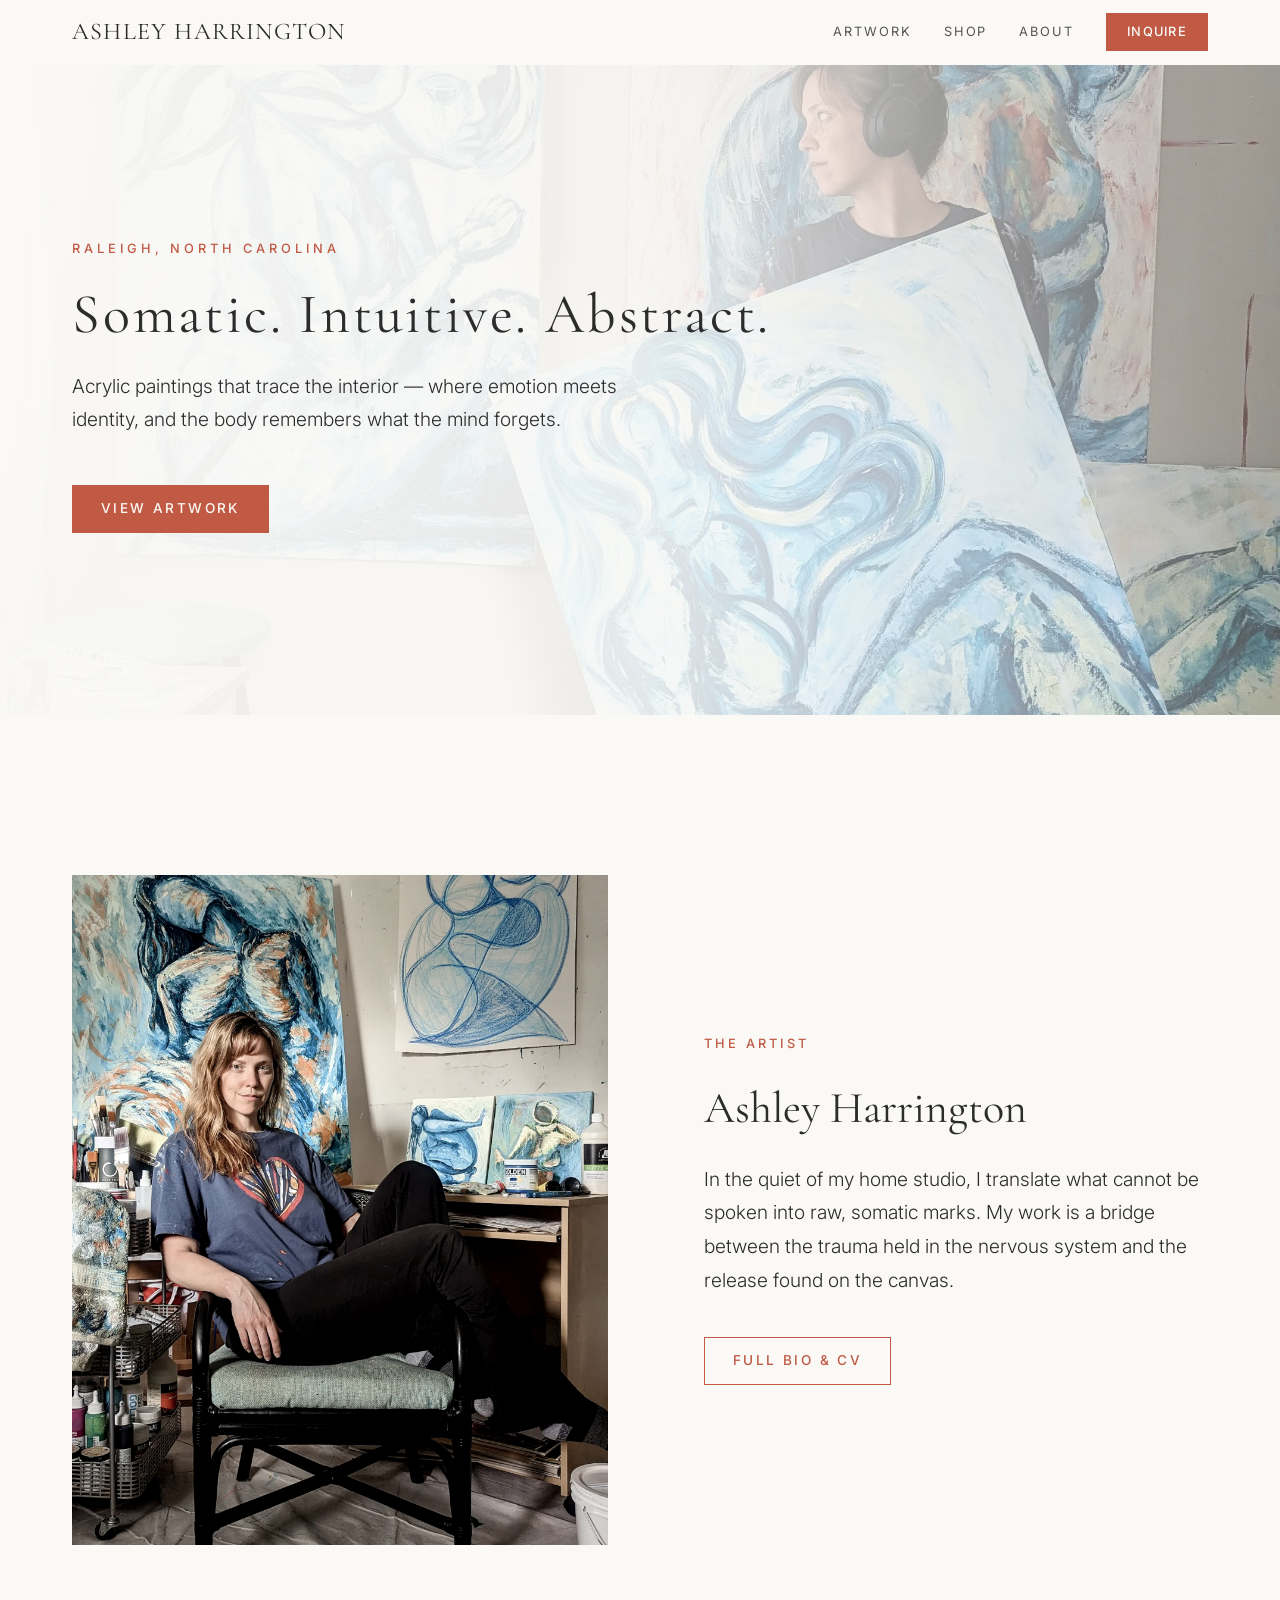
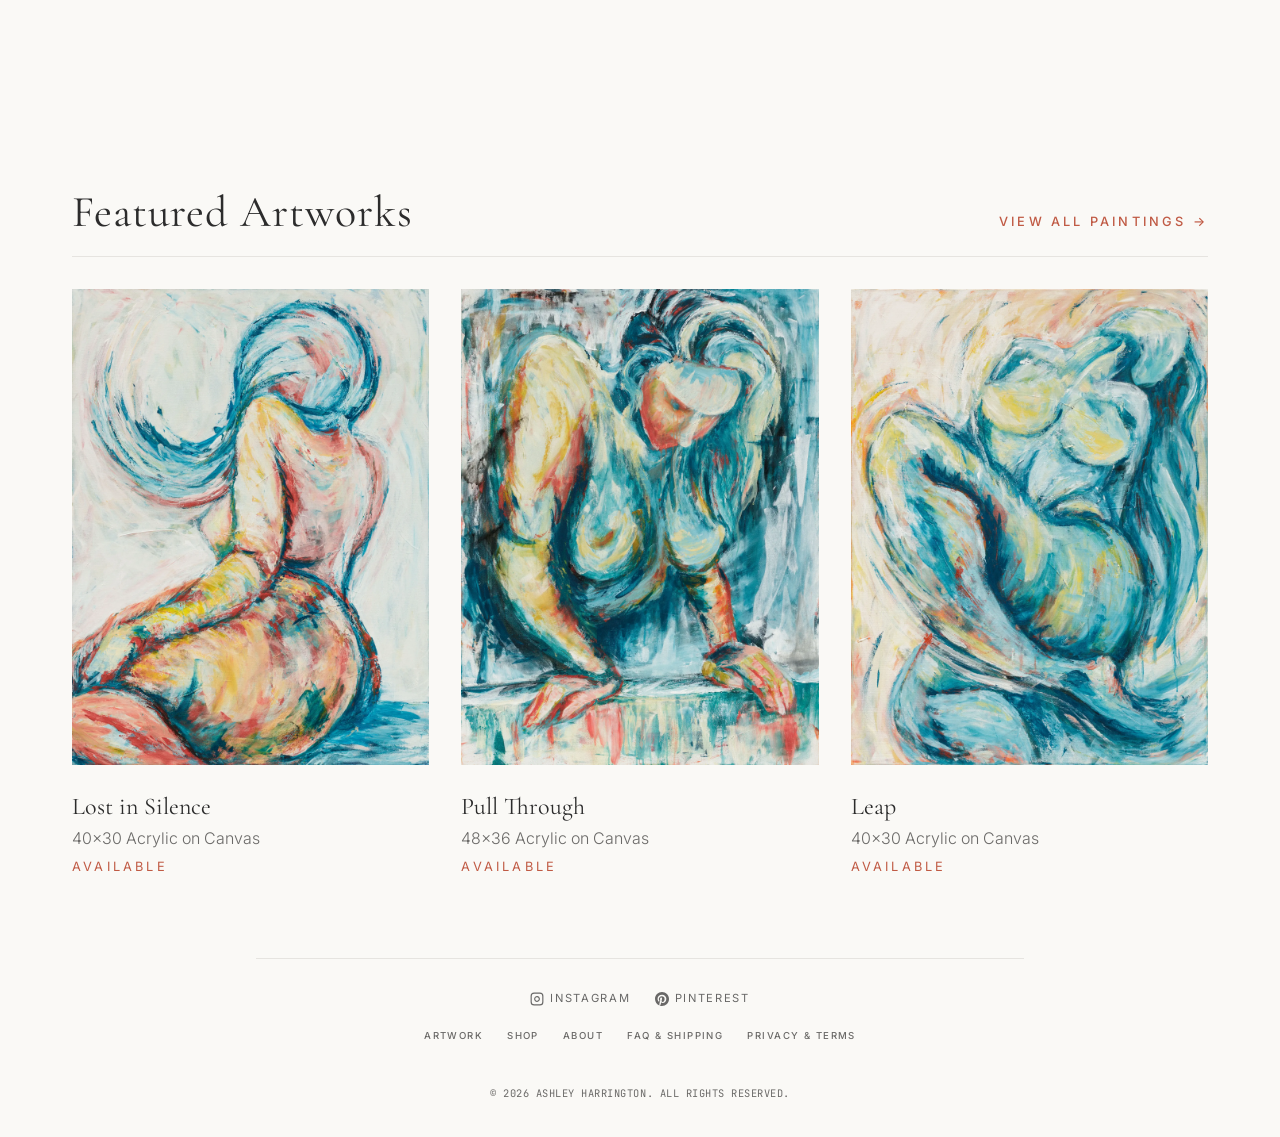
==== commit 91e3f8a1: "Update index.html" ====
--- a/index.html
+++ b/index.html
@@ -175,11 +175,6 @@
   <footer id="site-footer" style="padding: var(--spacing-md) 0;">
     <div class="footer-container" style="display: flex; flex-direction: column; align-items: center; justify-content: center; gap: var(--spacing-sm);">
       
-      <!-- Footer Prominent Call-to-Action -->
-      <div class="footer-cta-wrapper" style="margin-top: var(--spacing-xs); margin-bottom: var(--spacing-xs); text-align: center;">
-        <button class="btn btn-filled inquire-trigger" style="padding: 12px 28px; font-size: 0.75rem; text-transform: uppercase; letter-spacing: 0.15em; font-weight: 500;">Inquire About Artwork</button>
-      </div>
-
       <!-- Social Links with Icons -->
       <div class="footer-social-row" id="footer-socials-centered" style="display: flex; justify-content: center; align-items: center; gap: 1.5rem;">
         <a href="https://instagram.com" class="footer-social-link" target="_blank" rel="noopener noreferrer" style="font-family: var(--font-sans); font-size: 0.7rem; text-transform: uppercase; letter-spacing: 0.15em; opacity: 0.7; text-decoration: none; display: flex; align-items: center; gap: 6px;">
@@ -197,7 +192,6 @@
         <a href="artwork.html" class="footer-nav-link" style="font-family: var(--font-sans); font-size: 0.6rem; font-weight: 500; text-transform: uppercase; letter-spacing: 0.15em; color: var(--color-text-muted); text-decoration: none;">Artwork</a>
         <a href="shop.html" class="footer-nav-link" style="font-family: var(--font-sans); font-size: 0.6rem; font-weight: 500; text-transform: uppercase; letter-spacing: 0.15em; color: var(--color-text-muted); text-decoration: none;">Shop</a>
         <a href="about.html" class="footer-nav-link" style="font-family: var(--font-sans); font-size: 0.6rem; font-weight: 500; text-transform: uppercase; letter-spacing: 0.15em; color: var(--color-text-muted); text-decoration: none;">About</a>
-        <a href="#" class="footer-nav-link inquire-trigger" style="font-family: var(--font-sans); font-size: 0.6rem; font-weight: 500; text-transform: uppercase; letter-spacing: 0.15em; color: var(--color-text-muted); text-decoration: none;">Inquire</a>
         <a href="faq.html" class="footer-nav-link" style="font-family: var(--font-sans); font-size: 0.6rem; font-weight: 500; text-transform: uppercase; letter-spacing: 0.15em; color: var(--color-text-muted); text-decoration: none;">FAQ & Shipping</a>
         <a href="legal.html" class="footer-nav-link" style="font-family: var(--font-sans); font-size: 0.6rem; font-weight: 500; text-transform: uppercase; letter-spacing: 0.15em; color: var(--color-text-muted); text-decoration: none;">Privacy & Terms</a>
       </nav>
--- a/style.css
+++ b/style.css
@@ -309,7 +309,7 @@
 /* Desktop header clearance adjustment for CTA link to stay inline cleanly inside header's 64px row */
 header#site-header .nav-link-cta {
   padding: 8px 20px !important;
-  font-size: 0.85rem !important;
+  font-size: 0.8rem !important;
 }
 
 /* ==========================================================================
@@ -372,13 +372,23 @@
 
 .nav-link {
   font-family: var(--font-body);
-  font-size: 1rem !important; /* Exact standard nav size as requested */
+  font-size: 0.8rem !important; /* Elegant 0.8rem as requested */
   font-weight: 400;
   text-transform: uppercase;
   letter-spacing: 0.15em;
   padding: 0.5rem 0;
   position: relative;
   opacity: 0.8;
+}
+
+.nav-link.nav-link-cta {
+  font-size: 0.8rem !important;
+  opacity: 1 !important; /* Keep full terracotta intensity always */
+}
+
+.nav-link.nav-link-cta::after {
+  display: none !important; /* Disable underline to prevent double/thick border on hover */
+  content: none !important;
 }
 
 .nav-link:hover, .nav-link.active {
@@ -2072,9 +2082,27 @@
 
 footer {
   background-color: var(--bg-color);
-  border-top: 1px solid var(--color-border);
+  border-top: none !important;
   padding: var(--spacing-lg) 0 var(--spacing-md) 0;
   margin-top: auto;
+  position: relative;
+}
+
+footer::before,
+#site-footer::before {
+  content: "" !important;
+  display: block !important;
+  width: 60% !important;
+  height: 1px !important;
+  background-color: var(--color-border) !important;
+  margin: 0 auto !important;
+  position: absolute !important;
+  top: 0 !important;
+  left: 20% !important;
+}
+
+.footer-bottom-centered {
+  border-top: none !important;
 }
 
 .footer-container {
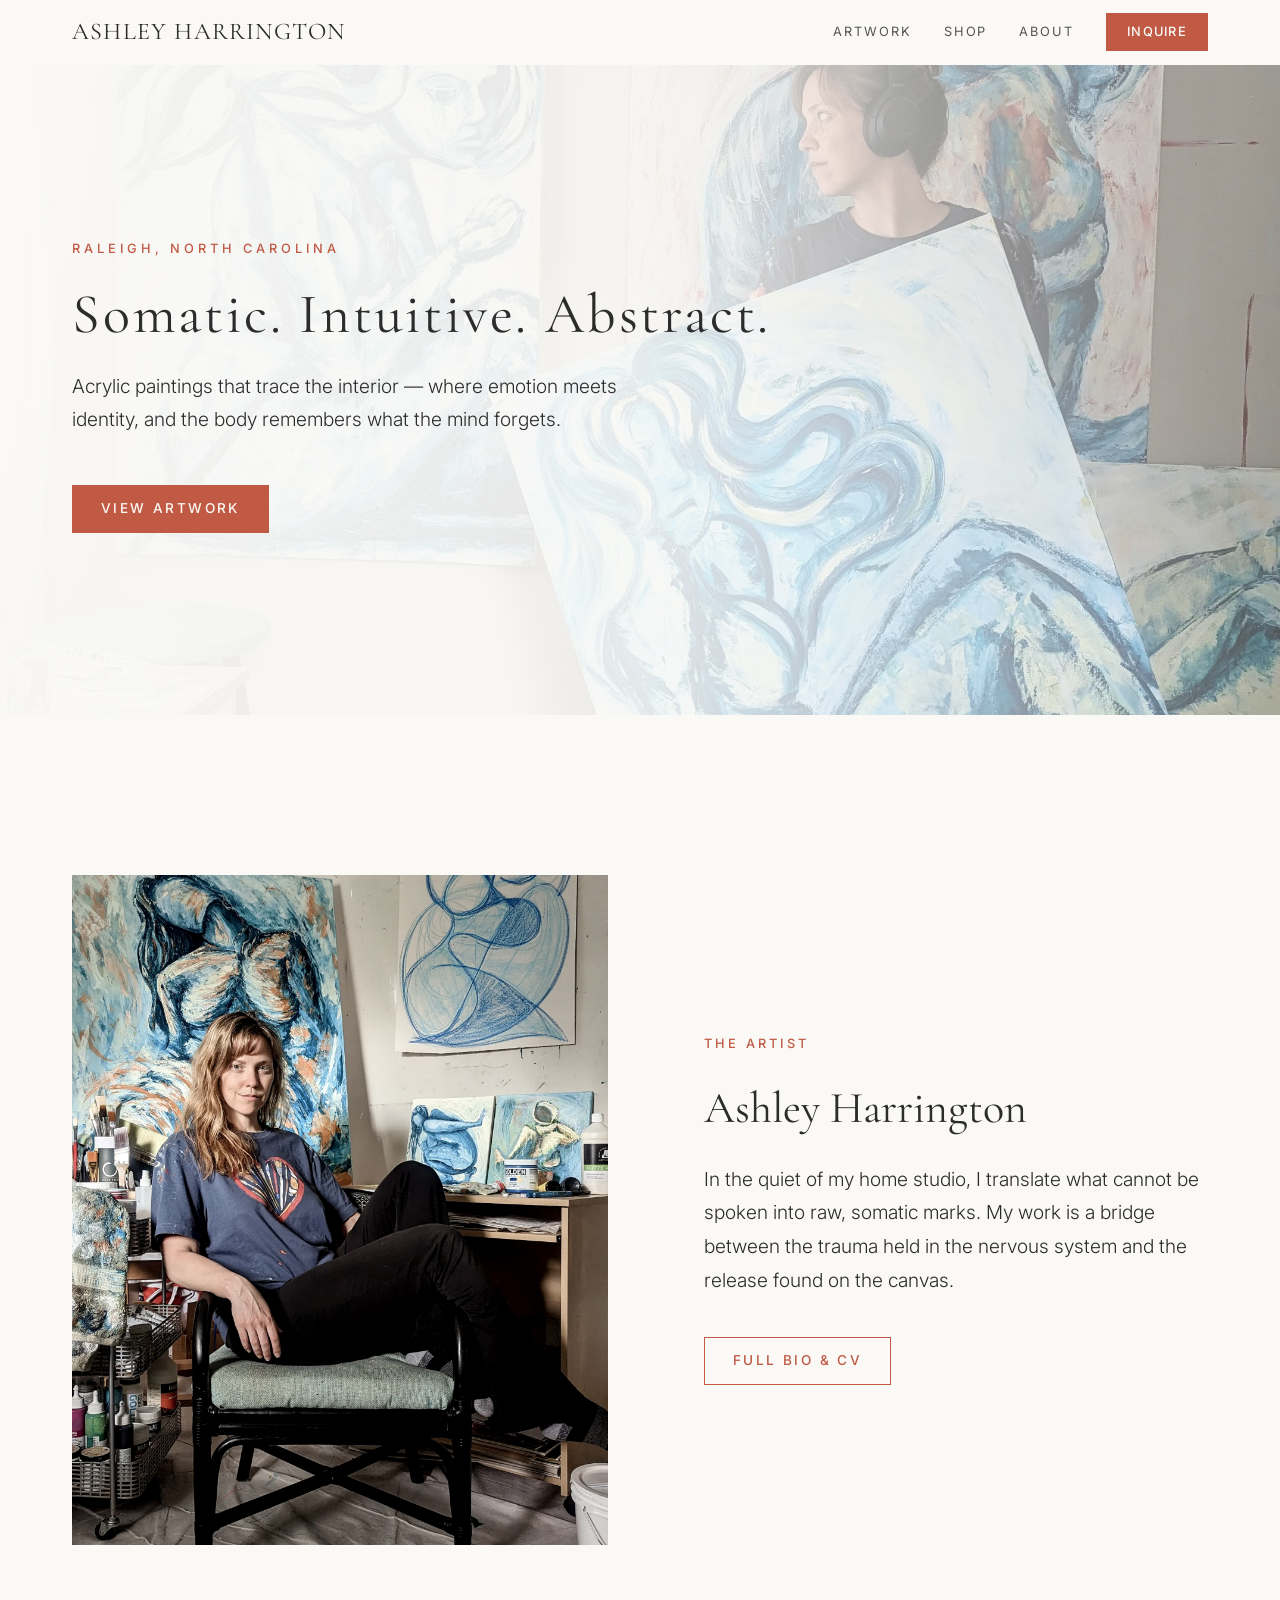
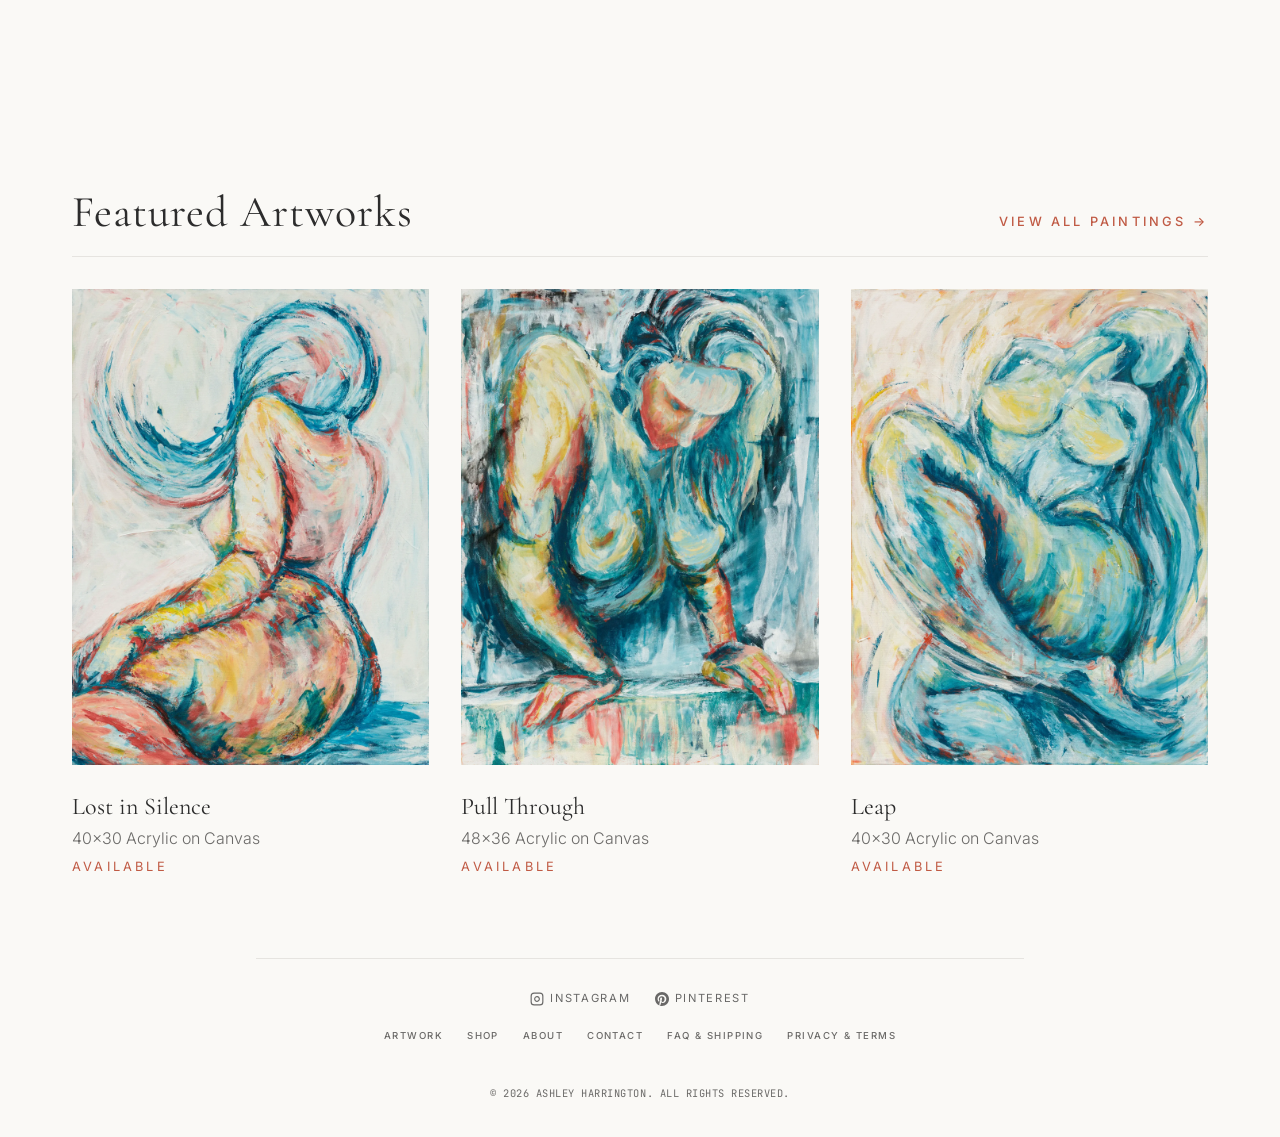
==== commit 36b54a5e: "Update index.html" ====
--- a/index.html
+++ b/index.html
@@ -192,12 +192,13 @@
         <a href="artwork.html" class="footer-nav-link" style="font-family: var(--font-sans); font-size: 0.6rem; font-weight: 500; text-transform: uppercase; letter-spacing: 0.15em; color: var(--color-text-muted); text-decoration: none;">Artwork</a>
         <a href="shop.html" class="footer-nav-link" style="font-family: var(--font-sans); font-size: 0.6rem; font-weight: 500; text-transform: uppercase; letter-spacing: 0.15em; color: var(--color-text-muted); text-decoration: none;">Shop</a>
         <a href="about.html" class="footer-nav-link" style="font-family: var(--font-sans); font-size: 0.6rem; font-weight: 500; text-transform: uppercase; letter-spacing: 0.15em; color: var(--color-text-muted); text-decoration: none;">About</a>
+        <a href="contact.html" class="footer-nav-link" style="font-family: var(--font-sans); font-size: 0.6rem; font-weight: 500; text-transform: uppercase; letter-spacing: 0.15em; color: var(--color-text-muted); text-decoration: none;">Contact</a>
         <a href="faq.html" class="footer-nav-link" style="font-family: var(--font-sans); font-size: 0.6rem; font-weight: 500; text-transform: uppercase; letter-spacing: 0.15em; color: var(--color-text-muted); text-decoration: none;">FAQ & Shipping</a>
         <a href="legal.html" class="footer-nav-link" style="font-family: var(--font-sans); font-size: 0.6rem; font-weight: 500; text-transform: uppercase; letter-spacing: 0.15em; color: var(--color-text-muted); text-decoration: none;">Privacy & Terms</a>
       </nav>
 
       <!-- Copyright -->
-      <div class="footer-bottom-centered" style="text-align: center; border-top: 1px solid var(--color-border); padding-top: var(--spacing-sm); width: 100%;">
+      <div class="footer-bottom-centered" style="text-align: center; padding-top: var(--spacing-sm); width: 100%;">
         <span class="footer-copyright" style="font-family: var(--font-mono); font-size: 0.65rem; color: var(--color-text-muted); text-transform: uppercase; letter-spacing: 0.05em;">© 2026 Ashley Harrington. All Rights Reserved.</span>
       </div>
 
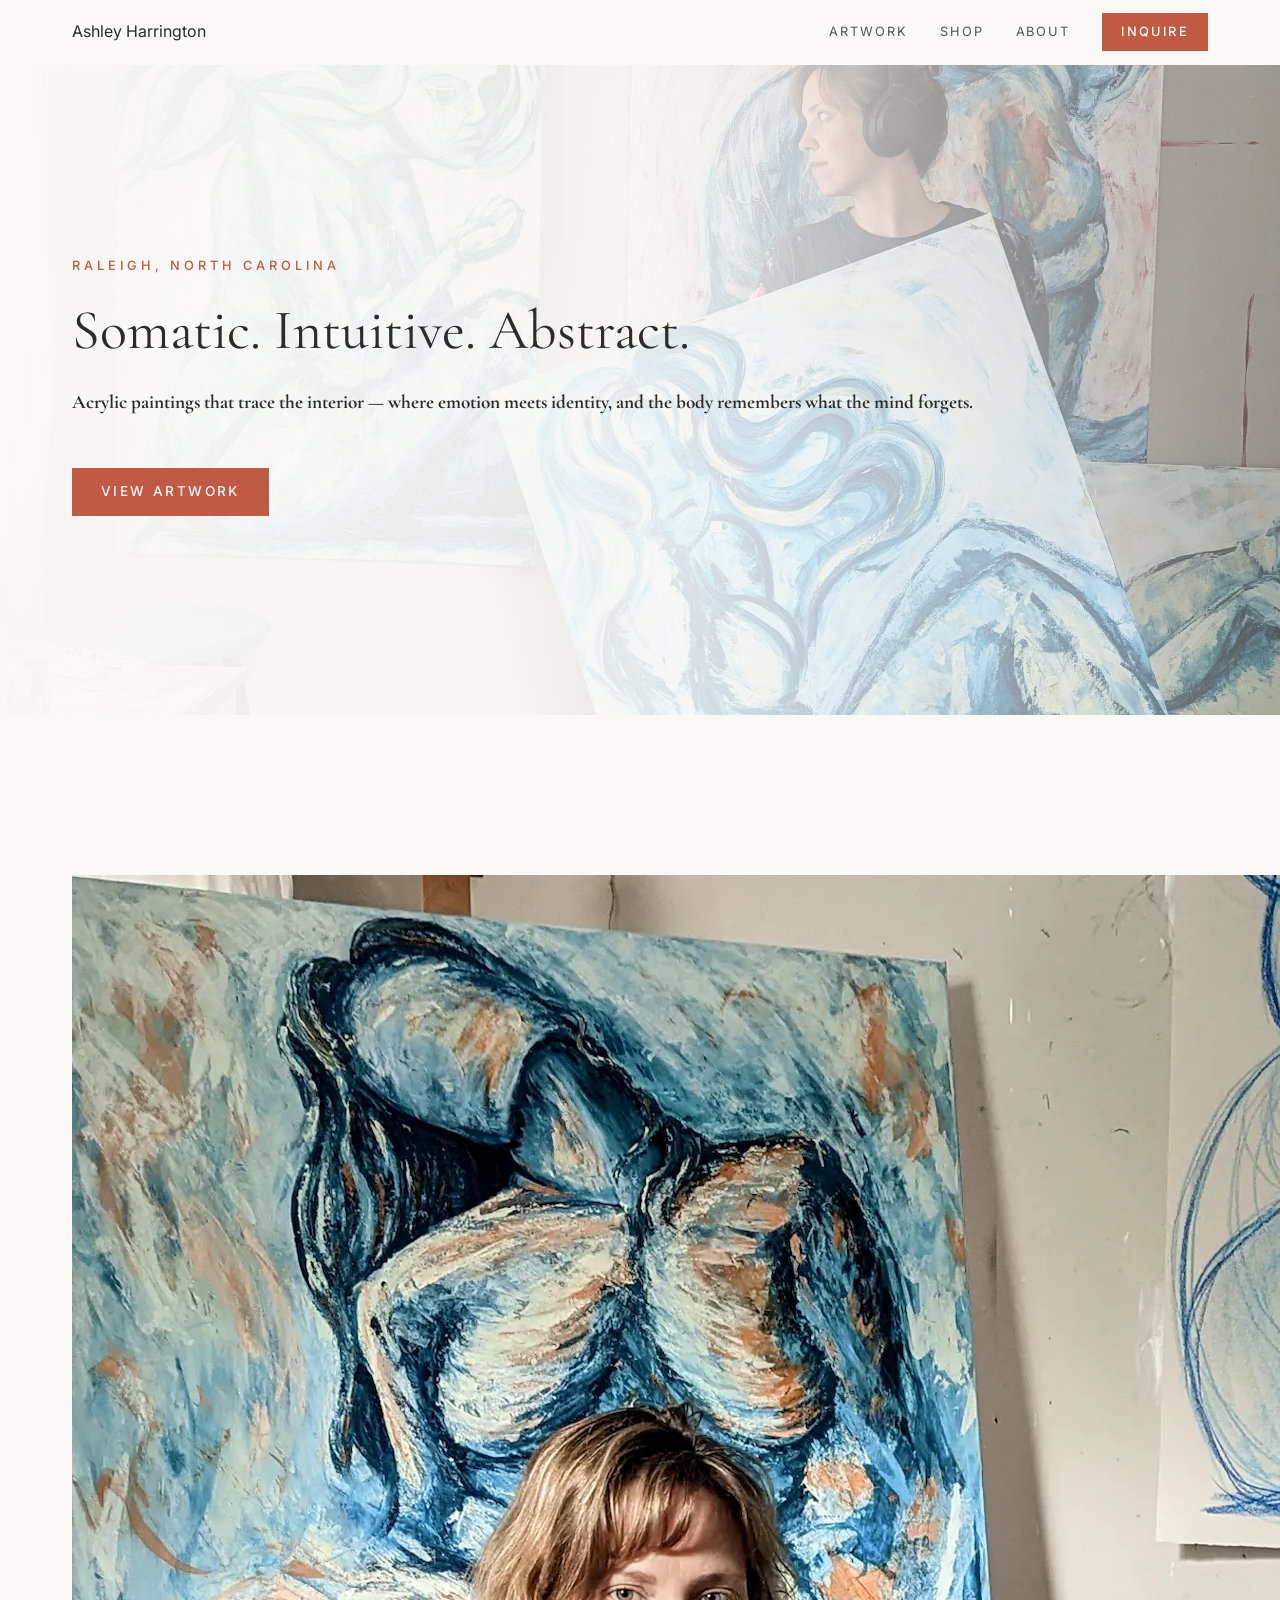
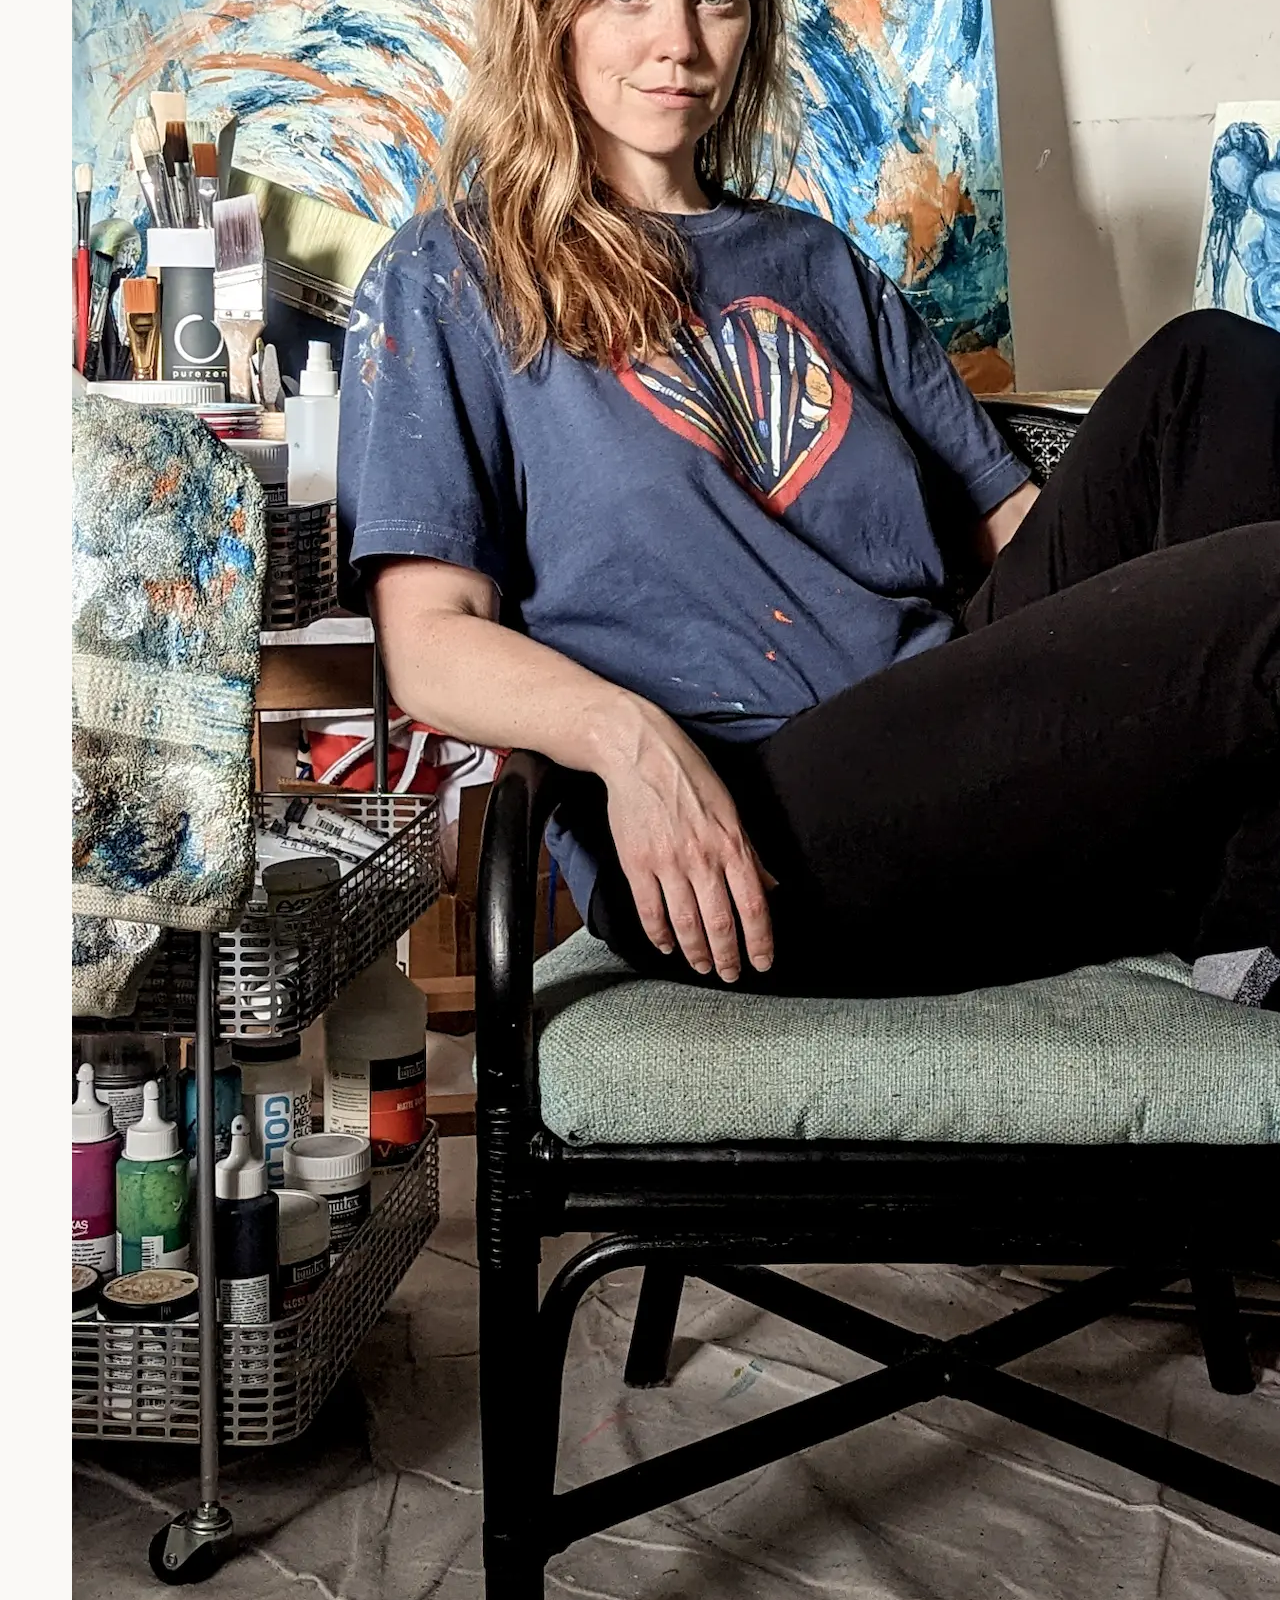
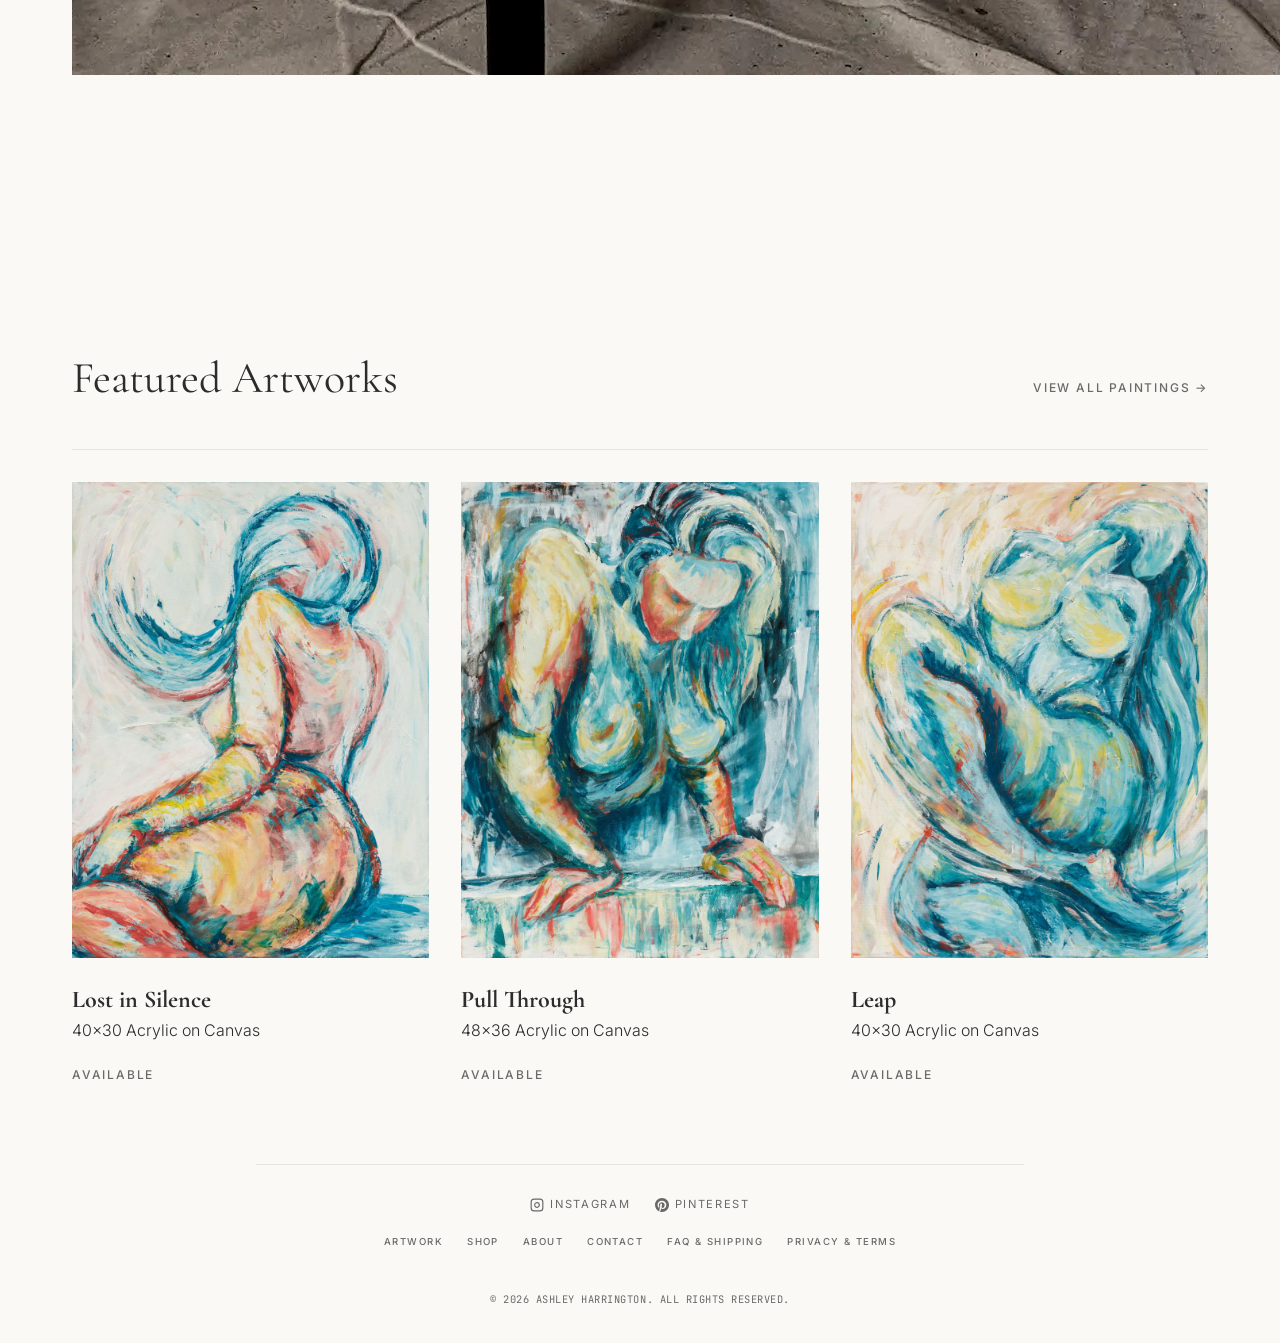
==== commit c3fd2d4d: "Update index.html" ====
--- a/index.html
+++ b/index.html
@@ -11,8 +11,8 @@
   <!-- Responsive Navigation Header -->
   <header id="site-header">
     <div class="nav-container">
-      <a href="index.html" class="logo-link" id="nav-logo">
-        <span class="logo-title">Ashley Harrington</span>
+      <a href="index.html" class="logo-link">
+        <span>Ashley Harrington</span>
       </a>
 
       <!-- Desktop Navigation Menu -->
@@ -48,9 +48,7 @@
     <section class="hero-home" id="homepage-hero">
       <!-- Background Image Container -->
       <div class="hero-bg-container">
-        <img src="assets/Shifting Bodies Hero.webp" 
-             alt="Shifting Bodies and the Artist" 
-             referrerPolicy="no-referrer" 
+        <img src="assets/Shifting Bodies Hero.webp" alt="Shifting Bodies and the Artist" referrerPolicy="no-referrer" 
              class="hero-bg-image">
         <div class="hero-overlay"></div>
       </div>
@@ -58,12 +56,12 @@
       <!-- Hero Overlaid Content -->
       <div class="hero-content-container page-container">
         <span class="hero-subtitle">RALEIGH, NORTH CAROLINA</span>
-        <h1 class="hero-title">Somatic. Intuitive. Abstract.</h1>
-        <p class="hero-description">
+        <h1>Somatic. Intuitive. Abstract.</h1>
+        <h4>
           Acrylic paintings that trace the interior — where emotion meets identity, and the body remembers what the mind forgets.
-        </p>
-        <div class="hero-actions">
-          <a href="artwork.html" class="btn btn-filled" id="hero-cta-btn">VIEW ARTWORK</a>
+        </h4>
+        <div>
+          <a href="artwork.html" class="btn btn-filled">VIEW ARTWORK</a>
         </div>
       </div>
     </section>
@@ -71,99 +69,63 @@
     <!-- Curated Split Bio Block with Artist Portrait -->
     <section class="page-container" id="artist-curated-intro">
       <div class="split-bio-block">
-        <div class="bio-image-container" id="profile-container">
+        <div>
           <img src="assets/Artist Ashley Harrington.webp" alt="Ashley Harrington" referrerPolicy="no-referrer">
         </div>
-        <div class="bio-text-content" id="short-narrative-content">
-          <span class="section-label">THE ARTIST</span>
+        <div>
+          <span class="hero-subtitle">THE ARTIST</span>
           <h2>Ashley Harrington</h2>
           <p>
             In the quiet of my home studio, I translate what cannot be spoken into raw, somatic marks. My work is a bridge between the trauma held in the nervous system and the release found on the canvas.
           </p>
-          <a href="about.html" class="btn" id="bio-read-more-btn">FULL BIO & CV</a>
+          <a href="about.html" id="bio-read-more-btn">FULL BIO & CV</a>
         </div>
       </div>
     </section>
 
     <!-- Curated Showcase Block -->
     <section class="page-container" id="curated-showcase-section">
-      <div class="section-header" id="showcase-header">
-        <h2 class="section-title">Featured Artworks</h2>
-        <a href="artwork.html" class="section-action">VIEW ALL PAINTINGS →</a>
+      <div class="section-header">
+        <h2>Featured Artworks</h2>
+        <a href="artwork.html" class="hero-subtitle">VIEW ALL PAINTINGS →</a>
       </div>
 
       <!-- Curated works gallery grid acting as trigger items for inline lightbox -->
       <div class="gallery-grid" id="featured-works-grid">
         
         <!-- Artwork 1: Lost in Silence -->
-        <article class="card-item" data-lightbox="false" 
-                 data-img="assets/Shifting Figures - 01 - Ashley Harrington - Lost in Silence - Original 40x30 Acrylic Painting.webp"
-                 data-title="Lost in Silence"
-                 data-category="40x30 Acrylic on Canvas"
-                 data-dimensions="40&quot; x 30&quot;"
-                 data-medium="Acrylic on Canvas"
-                 data-price="$1,150"
-                 data-type="Original Painting"
-                 data-desc="Acrylic on Canvas"
-                 id="work-lost-in-silence">
+        <article>
           <div class="card-frame">
             <img src="assets/Shifting Figures - 01 - Ashley Harrington - Lost in Silence - Original 40x30 Acrylic Painting.webp" alt="Lost in Silence by Ashley Harrington" referrerPolicy="no-referrer">
-            <div class="card-overlay"></div>
           </div>
           <div class="card-details">
-            <h3 class="card-title">Lost in Silence</h3>
-            <span class="card-meta">40x30 Acrylic on Canvas</span>
-            <div class="card-pricing-row">
-              <span class="card-availability">Available</span>
-            </div>
+            <h3>Lost in Silence</h3>
+            <p>40x30 Acrylic on Canvas</p>
+            <span class="section-label">Available</span>
           </div>
         </article>
 
         <!-- Artwork 2: Pull Through -->
-        <article class="card-item" data-lightbox="false"
-                 data-img="assets/Shifting Figures - 04 - Ashley Harrington - Pull Through - Original 48x36 Acrylic Painting.webp"
-                 data-title="Pull Through"
-                 data-category="48x36 Acrylic on Canvas"
-                 data-dimensions="48&quot; x 36&quot;"
-                 data-medium="Acrylic on Canvas"
-                 data-price="$1,500"
-                 data-type="Original Painting"
-                 data-desc="Acrylic on Canvas"
-                 id="work-pull-through">
+        <article>
           <div class="card-frame">
             <img src="assets/Shifting Figures - 04 - Ashley Harrington - Pull Through - Original 48x36 Acrylic Painting.webp" alt="Pull Through by Ashley Harrington" referrerPolicy="no-referrer">
-            <div class="card-overlay"></div>
           </div>
           <div class="card-details">
-            <h3 class="card-title">Pull Through</h3>
-            <span class="card-meta">48x36 Acrylic on Canvas</span>
-            <div class="card-pricing-row">
-              <span class="card-availability">Available</span>
-            </div>
+            <h3>Pull Through</h3>
+            <p>48x36 Acrylic on Canvas</p>
+            <span class="section-label">Available</span>
           </div>
         </article>
 
         <!-- Artwork 3: Leap -->
-        <article class="card-item" data-lightbox="false"
-                 data-img="assets/Shifting Figures - 02 - Ashley Harrington - Leap - Original 40x30 Acrylic Painting.webp"
-                 data-title="Leap"
-                 data-category="40x30 Acrylic on Canvas"
-                 data-dimensions="40&quot; x 30&quot;"
-                 data-medium="Acrylic on Canvas"
-                 data-price="$1,150"
-                 data-type="Original Painting"
-                 data-desc="Acrylic on Canvas"
-                 id="work-leap">
+        <article>
           <div class="card-frame">
             <img src="assets/Shifting Figures - 02 - Ashley Harrington - Leap - Original 40x30 Acrylic Painting.webp" alt="Leap by Ashley Harrington" referrerPolicy="no-referrer">
-            <div class="card-overlay"></div>
           </div>
           <div class="card-details">
-            <h3 class="card-title">Leap</h3>
-            <span class="card-meta">40x30 Acrylic on Canvas</span>
-            <div class="card-pricing-row">
-              <span class="card-availability">Available</span>
-            </div>
+            <h3>Leap</h3>
+            <p>40x30 Acrylic on Canvas</p>
+            <span class="section-label">Available</span>
           </div>
         </article>
 
--- a/style.css
+++ b/style.css
@@ -12,7 +12,7 @@
   --bg-color: #FAF9F6;          /* Elegant off-white / light cream */
   --text-color: #2C2C2C;        /* Soft charcoal / dark grey */
   --accent-color: #C05A44;      /* Warm, grounding terracotta */
-  --font-heading: "Cormorant Garamond", "Playfair Display", "Didot", "Georgia", serif;
+  --font-heading: "Cormorant Garamond", "Playfair Display", serif;
   --font-body: "Inter", "Helvetica Neue", "Arial", sans-serif;
 
   /* Color Palette Compatibility Mappings */
@@ -89,27 +89,38 @@
    Typographic Hierarchy Standardization
    ========================================================================== */
 
+/* Page titles */
 h1, .hero-title {
   font-family: var(--font-heading) !important;
-  font-size: 2.5rem !important;
+  font-size: 3.5rem !important;
   font-weight: 400 !important;
-  line-height: 1.25 !important;
-  letter-spacing: 0.05em !important; /* Generous letter spacing */
+  line-height: 2 !important;
   color: var(--text-color) !important;
-  text-transform: none !important;
-}
-
+}
+
+/* Section titles */
 h2, .artwork-title, .section-title, .cart-drawer-title, .inquiry-modal-title, .lightbox-art-title {
   font-family: var(--font-heading) !important;
-  font-size: 1.75rem !important;
+  font-size: 2.75rem !important;
   font-weight: 400 !important;
-  line-height: 1.25 !important;
-  letter-spacing: 0.02em !important;
+  line-height: 2.5 !important;
   color: var(--text-color) !important;
 }
 
-h3, h4, .font-serif {
+/* Painting/Product Titles*/
+h3, .font-serif {
   font-family: var(--font-heading) !important;
+  font-size: 1.5rem !important;
+  line-height: 1.5 !important;
+}
+
+/* Large body text for page title descriptions*/
+h4 {
+  font-family: var(--font-heading) !important;
+  font-size: 1.2rem !important;
+  line-height: 1.75 !important;
+  color: var(--text-color) !important;
+  margin-bottom: 3rem
 }
 
 /* Body and paragraphs: comfortable lines and 1rem size */
@@ -308,8 +319,18 @@
 
 /* Desktop header clearance adjustment for CTA link to stay inline cleanly inside header's 64px row */
 header#site-header .nav-link-cta {
-  padding: 8px 20px !important;
+  padding: 8px 18px !important;
   font-size: 0.8rem !important;
+  letter-spacing: 0.15rem !important;
+  font-weight: 500 !important;
+  border-radius: 0 !important;
+  transition: all 0.3s ease !important;
+}
+
+header#site-header .nav-link-cta:hover {
+  background-color: transparent !important;
+  color: var(--accent-color) !important;
+  border-color: var(--accent-color) !important;
 }
 
 /* ==========================================================================
@@ -1699,6 +1720,29 @@
    Artwork Single Column Vertical Layout Style
    ========================================================================== */
 
+/* Gallery Series Header Overrides */
+.gallery-series-header h2 {
+  font-size: 2.75rem !important;
+  line-height: 2 !important;
+  letter-spacing: normal !important;
+  margin: 0 !important;
+}
+
+.gallery-series-header .series-subtitle {
+  font-size: 0.8rem !important;
+  letter-spacing: 0.2rem !important;
+}
+
+.gallery-series-header .series-description {
+  width: 65% !important;
+}
+
+@media (max-width: 768px) {
+  .gallery-series-header .series-description {
+    width: 100% !important;
+  }
+}
+
 .artwork-vertical-list {
   display: flex;
   flex-direction: column;
@@ -1748,7 +1792,7 @@
   background: transparent !important;
   position: relative;
   overflow: visible !important;
-  margin-bottom: var(--spacing-sm) !important;
+  margin-bottom: 0 !important;
   border-radius: 0 !important;
   box-shadow: none !important;
   border: none !important;
@@ -1807,16 +1851,19 @@
 
 .artwork-vertical-list .artwork-title {
   margin-bottom: 0.35rem;
+  font-size: 1.5rem !important;
+  letter-spacing: normal !important;
 }
 
 .artwork-vertical-list .artwork-meta {
   font-family: var(--font-body);
   font-size: 0.85rem;
-  color: var(--color-text-muted);
+  color: #2c2c2c !important;
   font-weight: 400;
-  margin-bottom: 0.45rem;
-  text-transform: uppercase;
-  letter-spacing: 0.05em;
+  margin-bottom: 0 !important;
+  text-transform: none !important;
+  letter-spacing: normal !important;
+  transition: none !important;
 }
 
 .artwork-vertical-list .artwork-status-row {
@@ -1829,41 +1876,58 @@
 }
 
 .artwork-vertical-list .artwork-status-label {
-  font-family: var(--font-body);
-  font-size: 0.8rem;
-  font-weight: 550;
-  letter-spacing: 0.02em;
+  font-family: 'Inter', sans-serif !important;
+  font-size: 1rem !important;
+  font-weight: 400 !important;
+  letter-spacing: normal !important;
+  font-style: italic !important;
+  color: #2c2c2c !important;
 }
 
 .artwork-vertical-list .artwork-status-available {
-  color: #2779bd;
+  color: #2c2c2c !important;
 }
 
 .artwork-vertical-list .artwork-status-sold {
-  color: var(--color-text-muted);
+  color: #2c2c2c !important;
 }
 
 .artwork-vertical-list .artwork-status-sep {
-  color: var(--color-border);
-  font-family: var(--font-body);
-  font-size: 0.8rem;
-  opacity: 0.7;
+  color: #2c2c2c !important;
+  font-family: 'Inter', sans-serif !important;
+  font-size: 0.8rem !important;
+  opacity: 1 !important;
 }
 
 .artwork-vertical-list .artwork-inquire-link {
-  font-family: var(--font-body);
-  font-size: 0.85rem;
-  font-weight: 500;
-  color: var(--color-text);
-  text-decoration: underline;
-  text-underline-offset: 3px;
+  font-family: 'Inter', sans-serif !important;
+  font-size: 0.8rem !important;
+  font-weight: 500 !important;
+  color: #2c2c2c !important;
+  background: transparent !important;
+  background-color: transparent !important;
+  border: none !important;
+  border-bottom: none !important;
+  text-decoration: none !important;
+  text-transform: uppercase !important;
+  letter-spacing: 0.2rem !important;
+  padding: 0 !important;
+  margin: 0 !important;
+  display: inline-block !important;
+  box-shadow: none !important;
   cursor: pointer;
   transition: opacity 0.2s ease, color 0.2s ease;
 }
 
 .artwork-vertical-list .artwork-inquire-link:hover {
-  opacity: 0.7;
-  color: var(--accent-color);
+  opacity: 1 !important;
+  color: var(--accent-color) !important;
+  background: transparent !important;
+  background-color: transparent !important;
+  border: none !important;
+  border-bottom: none !important;
+  text-decoration: underline !important;
+  text-underline-offset: 4px !important;
 }
 
 /* ==========================================================================
@@ -2360,3 +2424,177 @@
 ::-webkit-scrollbar-thumb:hover {
   background: var(--accent-color);
 }
+
+/* ==========================================================================
+   About Page Revamped Overrides
+   ========================================================================== */
+
+#about-page-main .hero-subtitle {
+  font-size: 0.8rem !important;
+  letter-spacing: 0.2rem !important;
+}
+
+#about-page-main .hero-title {
+  line-height: 1.1rem !important;
+  margin: 1rem 0 !important;
+  letter-spacing: normal !important;
+}
+
+#about-page-main .statement-text {
+  line-height: 3rem !important;
+}
+
+#about-cv-registry .section-title {
+  font-size: 2.5rem !important;
+  line-height: 1.5rem !important;
+  font-family: var(--font-heading) !important;
+  font-weight: 300 !important;
+  text-transform: none !important;
+}
+
+#about-cv-registry .section-header {
+  margin-bottom: 0 !important;
+}
+
+.cv-container-grid {
+  display: grid;
+  grid-template-columns: 1fr 1fr;
+  gap: 0 4rem;
+  width: 100%;
+  align-items: flex-start;
+}
+
+.cv-grid-column {
+  display: flex;
+  flex-direction: column;
+  width: 100%;
+}
+
+.cv-grid-column > .cv-category-block:first-child {
+  margin-top: 0 !important;
+}
+
+@media (max-width: 1024px) {
+  .cv-container-grid {
+    grid-template-columns: 1fr;
+    gap: 0;
+  }
+  .cv-grid-column > .cv-category-block:first-child {
+    margin-top: calc(var(--spacing-xl) * 1.2) !important;
+  }
+  .cv-grid-column:first-child > .cv-category-block:first-child {
+    margin-top: 0 !important;
+  }
+}
+
+.cv-category-block {
+  margin-top: calc(var(--spacing-xl) * 1.2);
+  width: 100%;
+}
+
+.cv-category-header {
+  border-bottom: 1px solid var(--color-border);
+  padding-bottom: var(--spacing-xs);
+  margin-bottom: var(--spacing-md);
+}
+
+.cv-category-header h3 {
+  font-family: var(--font-sans);
+  font-size: 1rem !important;
+  text-transform: uppercase !important;
+  letter-spacing: 0.15em !important;
+  font-weight: 550 !important;
+  color: var(--color-text);
+  margin: 0 !important;
+}
+
+.cv-item-row {
+  display: flex;
+  gap: 1.5rem;
+  padding: 0.8rem 0;
+  border-bottom: 1px solid var(--color-border-light);
+  align-items: flex-start;
+}
+
+.cv-item-year {
+  font-family: 'Inter', sans-serif !important;
+  font-size: 0.9rem !important;
+  color: var(--color-text-muted);
+  min-width: 3rem;
+  font-weight: 400 !important;
+}
+
+.cv-item-content {
+  flex: 1;
+}
+
+.cv-item-title-row {
+  display: flex;
+  align-items: baseline;
+  flex-wrap: wrap;
+}
+
+.cv-item-title {
+  font-family: var(--font-sans);
+  font-size: 0.95rem;
+  font-weight: 400;
+  color: var(--color-text);
+  line-height: 1.4 !important;
+}
+
+.cv-item-solo-badge {
+  display: inline-block;
+  font-family: 'Inter', sans-serif !important;
+  font-size: 0.6rem !important;
+  letter-spacing: 0.1em !important;
+  text-transform: uppercase !important;
+  color: var(--accent-color) !important;
+  border: 1px solid var(--accent-color) !important;
+  padding: 1px 5px !important;
+  margin-left: 0.4rem !important;
+  vertical-align: middle;
+  font-style: normal !important;
+  border-radius: 2px;
+}
+
+.cv-item-details {
+  font-family: 'Inter', sans-serif !important;
+  font-size: 0.8rem !important;
+  color: var(--color-text-muted);
+  margin-top: 0.15rem;
+  line-height: 1.4 !important;
+}
+
+.cv-press-list {
+  display: flex;
+  flex-direction: column;
+  width: 100%;
+}
+
+.cv-press-item {
+  padding: 0.8rem 0;
+  border-bottom: 1px solid var(--color-border-light);
+}
+
+.cv-press-item a {
+  font-family: var(--font-sans);
+  font-size: 0.95rem;
+  font-weight: 400;
+  color: var(--color-text);
+  text-decoration: none;
+  transition: color 0.2s ease;
+  line-height: 1.4 !important;
+}
+
+.cv-press-item a:hover {
+  color: var(--accent-color);
+}
+
+.cv-press-details {
+  font-family: 'Inter', sans-serif !important;
+  font-size: 0.8rem !important;
+  color: var(--color-text-muted);
+  margin-top: 0.15rem;
+  line-height: 1.4 !important;
+}
+
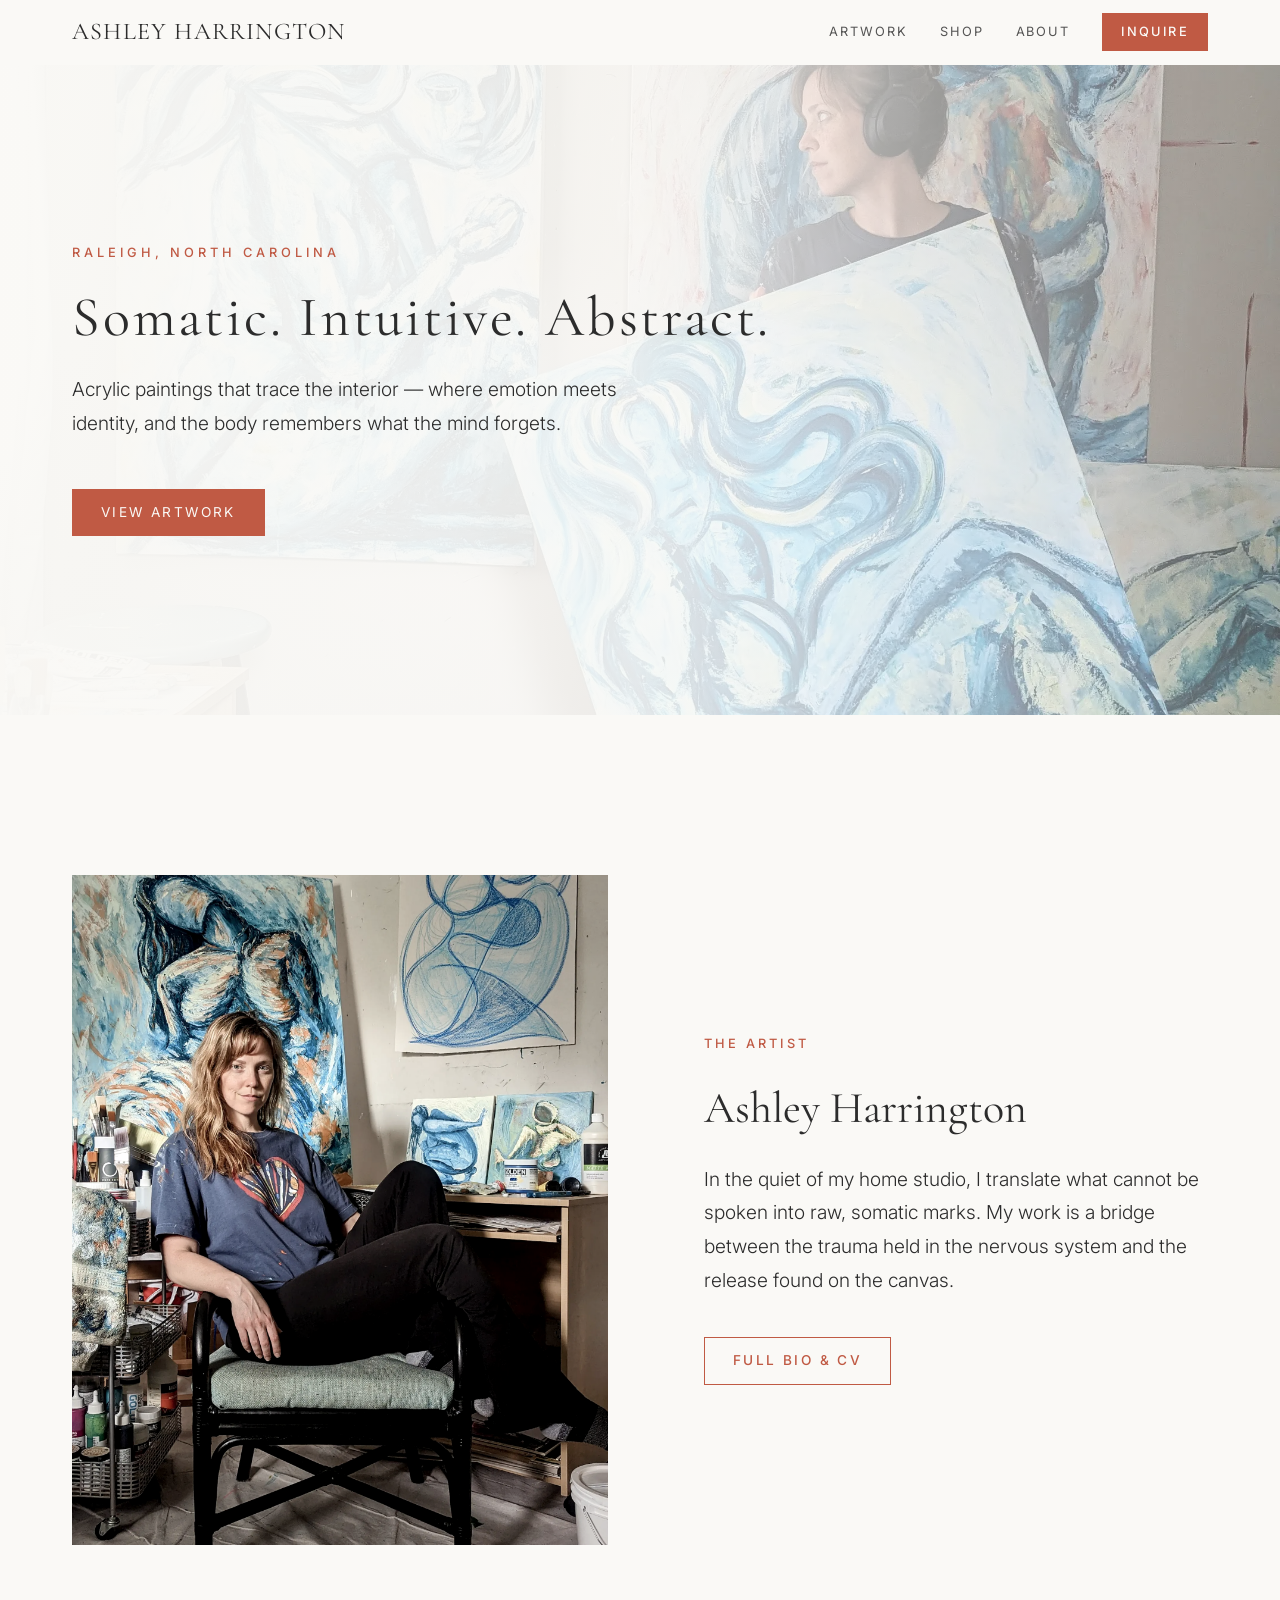
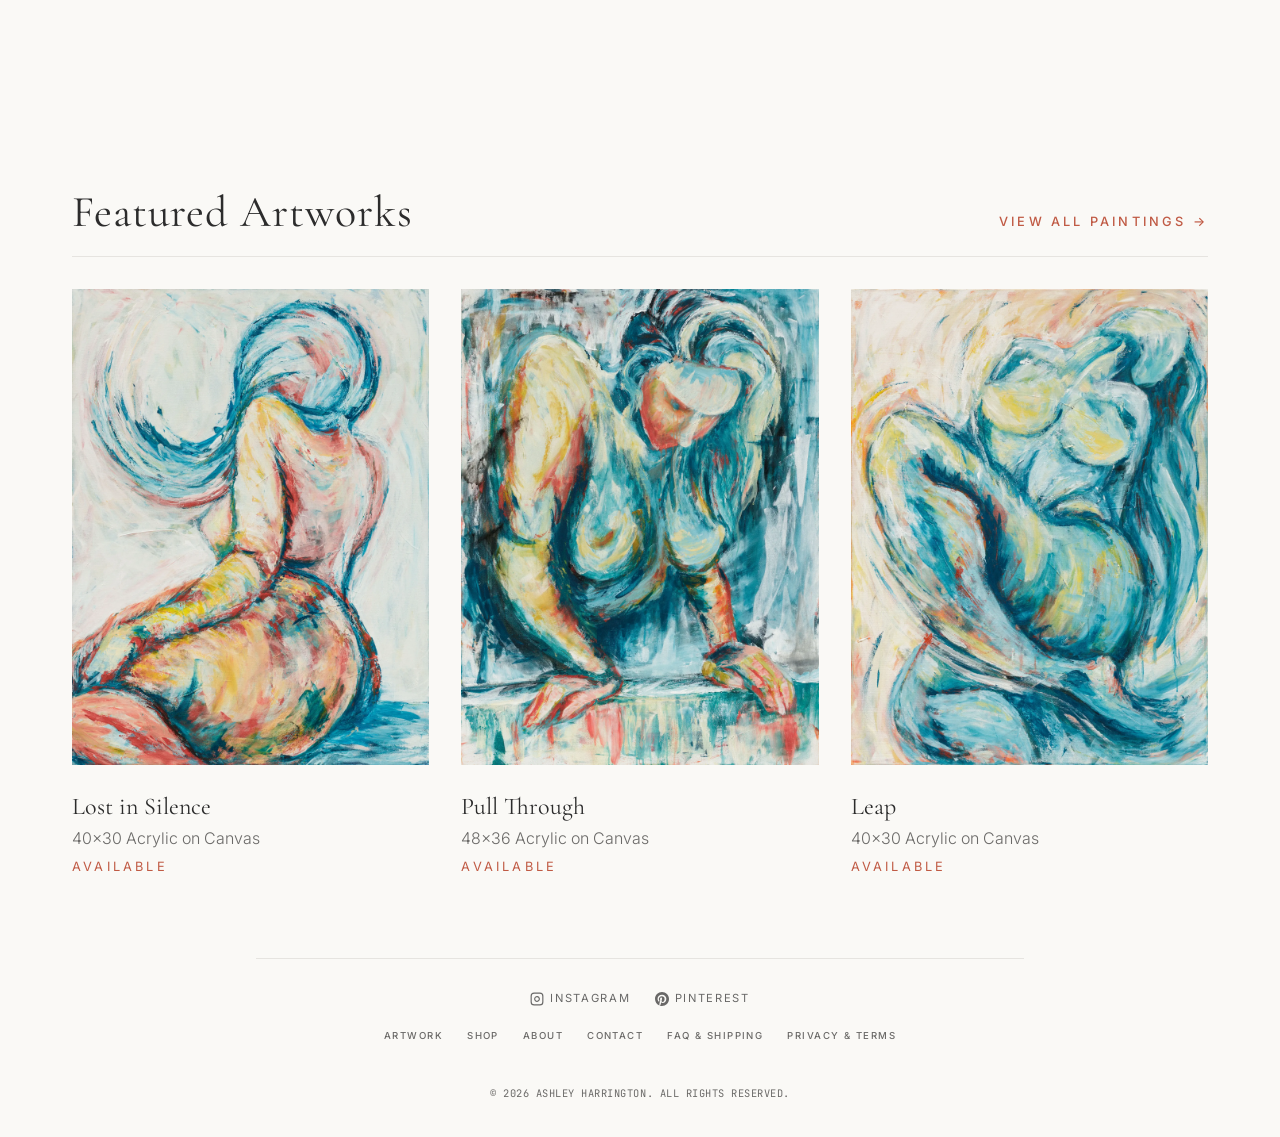
==== commit f64f8902: "Update index.html" ====
--- a/index.html
+++ b/index.html
@@ -9,14 +9,12 @@
 <body class="fade-in">
 
   <!-- Responsive Navigation Header -->
-  <header id="site-header">
+  <header class="site-header">
     <div class="nav-container">
-      <a href="index.html" class="logo-link">
-        <span>Ashley Harrington</span>
-      </a>
+      <a href="index.html" class="logo-link">Ashley Harrington</a>
 
       <!-- Desktop Navigation Menu -->
-      <nav class="desktop-nav" id="menu-desktop">
+      <nav class="desktop-nav">
         <a href="artwork.html" class="nav-link">Artwork</a>
         <a href="shop.html" class="nav-link">Shop</a>
         <a href="about.html" class="nav-link">About</a>
@@ -26,7 +24,7 @@
       <!-- Mobile Right Actions -->
       <div class="mobile-nav-actions" style="display: flex; align-items: center; gap: var(--spacing-md);">
         <!-- Mobile Hamburger Toggle -->
-        <button class="menu-toggle" aria-label="Toggle navigation menu" id="mobile-toggle-btn">
+        <button class="menu-toggle" aria-label="Toggle navigation menu">
           <span></span>
           <span></span>
           <span></span>
@@ -36,7 +34,7 @@
   </header>
 
   <!-- Mobile Fullscreen Navigation Overlay -->
-  <div class="mobile-nav-overlay" id="menu-mobile">
+  <div class="mobile-nav-overlay">
     <a href="artwork.html" class="nav-link">Artwork</a>
     <a href="shop.html" class="nav-link">Shop</a>
     <a href="about.html" class="nav-link">About</a>
@@ -45,10 +43,12 @@
 
   <main>
     <!-- Elegant Full-Width Hero Section -->
-    <section class="hero-home" id="homepage-hero">
+    <section class="hero-home">
       <!-- Background Image Container -->
       <div class="hero-bg-container">
-        <img src="assets/Shifting Bodies Hero.webp" alt="Shifting Bodies and the Artist" referrerPolicy="no-referrer" 
+        <img src="assets/Shifting Bodies Hero.webp" 
+             alt="Shifting Bodies and the Artist" 
+             referrerPolicy="no-referrer" 
              class="hero-bg-image">
         <div class="hero-overlay"></div>
       </div>
@@ -56,76 +56,109 @@
       <!-- Hero Overlaid Content -->
       <div class="hero-content-container page-container">
         <span class="hero-subtitle">RALEIGH, NORTH CAROLINA</span>
-        <h1>Somatic. Intuitive. Abstract.</h1>
-        <h4>
+        <h1 class="hero-title">Somatic. Intuitive. Abstract.</h1>
+        <p class="hero-description">
           Acrylic paintings that trace the interior — where emotion meets identity, and the body remembers what the mind forgets.
-        </h4>
-        <div>
-          <a href="artwork.html" class="btn btn-filled">VIEW ARTWORK</a>
+        </p>
+        <div class="hero-actions">
+          <a href="artwork.html" class="cta-button-primary">VIEW ARTWORK</a>
         </div>
       </div>
     </section>
 
     <!-- Curated Split Bio Block with Artist Portrait -->
-    <section class="page-container" id="artist-curated-intro">
+    <section class="page-container artist-curated-intro">
       <div class="split-bio-block">
-        <div>
+        <div class="bio-image-container">
           <img src="assets/Artist Ashley Harrington.webp" alt="Ashley Harrington" referrerPolicy="no-referrer">
         </div>
-        <div>
-          <span class="hero-subtitle">THE ARTIST</span>
+        <div class="bio-text-content">
+          <span class="section-label">THE ARTIST</span>
           <h2>Ashley Harrington</h2>
           <p>
             In the quiet of my home studio, I translate what cannot be spoken into raw, somatic marks. My work is a bridge between the trauma held in the nervous system and the release found on the canvas.
           </p>
-          <a href="about.html" id="bio-read-more-btn">FULL BIO & CV</a>
+          <a href="about.html" class="cta-button-secondary">FULL BIO & CV</a>
         </div>
       </div>
     </section>
 
     <!-- Curated Showcase Block -->
-    <section class="page-container" id="curated-showcase-section">
+    <section class="page-container curated-showcase-section">
       <div class="section-header">
-        <h2>Featured Artworks</h2>
-        <a href="artwork.html" class="hero-subtitle">VIEW ALL PAINTINGS →</a>
+        <h2 class="section-title">Featured Artworks</h2>
+        <a href="artwork.html" class="section-action">VIEW ALL PAINTINGS →</a>
       </div>
 
       <!-- Curated works gallery grid acting as trigger items for inline lightbox -->
-      <div class="gallery-grid" id="featured-works-grid">
+      <div class="gallery-grid featured-works-grid">
         
         <!-- Artwork 1: Lost in Silence -->
-        <article>
+        <article class="card-item" data-lightbox="false" 
+                 data-img="assets/Shifting Figures - 01 - Ashley Harrington - Lost in Silence - Original 40x30 Acrylic Painting.webp"
+                 data-title="Lost in Silence"
+                 data-category="40x30 Acrylic on Canvas"
+                 data-dimensions="40&quot; x 30&quot;"
+                 data-medium="Acrylic on Canvas"
+                 data-price="$1,150"
+                 data-type="Original Painting"
+                 data-desc="Acrylic on Canvas">
           <div class="card-frame">
             <img src="assets/Shifting Figures - 01 - Ashley Harrington - Lost in Silence - Original 40x30 Acrylic Painting.webp" alt="Lost in Silence by Ashley Harrington" referrerPolicy="no-referrer">
+            <div class="card-overlay"></div>
           </div>
           <div class="card-details">
-            <h3>Lost in Silence</h3>
-            <p>40x30 Acrylic on Canvas</p>
-            <span class="section-label">Available</span>
+            <h3 class="card-title">Lost in Silence</h3>
+            <span class="card-meta">40x30 Acrylic on Canvas</span>
+            <div class="card-pricing-row">
+              <span class="card-availability">Available</span>
+            </div>
           </div>
         </article>
 
         <!-- Artwork 2: Pull Through -->
-        <article>
+        <article class="card-item" data-lightbox="false"
+                 data-img="assets/Shifting Figures - 04 - Ashley Harrington - Pull Through - Original 48x36 Acrylic Painting.webp"
+                 data-title="Pull Through"
+                 data-category="48x36 Acrylic on Canvas"
+                 data-dimensions="48&quot; x 36&quot;"
+                 data-medium="Acrylic on Canvas"
+                 data-price="$1,500"
+                 data-type="Original Painting"
+                 data-desc="Acrylic on Canvas">
           <div class="card-frame">
             <img src="assets/Shifting Figures - 04 - Ashley Harrington - Pull Through - Original 48x36 Acrylic Painting.webp" alt="Pull Through by Ashley Harrington" referrerPolicy="no-referrer">
+            <div class="card-overlay"></div>
           </div>
           <div class="card-details">
-            <h3>Pull Through</h3>
-            <p>48x36 Acrylic on Canvas</p>
-            <span class="section-label">Available</span>
+            <h3 class="card-title">Pull Through</h3>
+            <span class="card-meta">48x36 Acrylic on Canvas</span>
+            <div class="card-pricing-row">
+              <span class="card-availability">Available</span>
+            </div>
           </div>
         </article>
 
         <!-- Artwork 3: Leap -->
-        <article>
+        <article class="card-item" data-lightbox="false"
+                 data-img="assets/Shifting Figures - 02 - Ashley Harrington - Leap - Original 40x30 Acrylic Painting.webp"
+                 data-title="Leap"
+                 data-category="40x30 Acrylic on Canvas"
+                 data-dimensions="40&quot; x 30&quot;"
+                 data-medium="Acrylic on Canvas"
+                 data-price="$1,150"
+                 data-type="Original Painting"
+                 data-desc="Acrylic on Canvas">
           <div class="card-frame">
             <img src="assets/Shifting Figures - 02 - Ashley Harrington - Leap - Original 40x30 Acrylic Painting.webp" alt="Leap by Ashley Harrington" referrerPolicy="no-referrer">
+            <div class="card-overlay"></div>
           </div>
           <div class="card-details">
-            <h3>Leap</h3>
-            <p>40x30 Acrylic on Canvas</p>
-            <span class="section-label">Available</span>
+            <h3 class="card-title">Leap</h3>
+            <span class="card-meta">40x30 Acrylic on Canvas</span>
+            <div class="card-pricing-row">
+              <span class="card-availability">Available</span>
+            </div>
           </div>
         </article>
 
@@ -134,34 +167,34 @@
   </main>
 
   <!-- Elegant Shared Footer -->
-  <footer id="site-footer" style="padding: var(--spacing-md) 0;">
-    <div class="footer-container" style="display: flex; flex-direction: column; align-items: center; justify-content: center; gap: var(--spacing-sm);">
+  <footer class="site-footer">
+    <div class="footer-container">
       
       <!-- Social Links with Icons -->
-      <div class="footer-social-row" id="footer-socials-centered" style="display: flex; justify-content: center; align-items: center; gap: 1.5rem;">
-        <a href="https://instagram.com" class="footer-social-link" target="_blank" rel="noopener noreferrer" style="font-family: var(--font-sans); font-size: 0.7rem; text-transform: uppercase; letter-spacing: 0.15em; opacity: 0.7; text-decoration: none; display: flex; align-items: center; gap: 6px;">
-          <svg style="width: 14px; height: 14px; fill: none; stroke: currentColor; stroke-width: 2;" viewBox="0 0 24 24"><rect x="2" y="2" width="20" height="20" rx="5" ry="5"></rect><path d="M16 11.37A4 4 0 1 1 12.63 8 4 4 0 0 1 16 11.37z"></path><line x1="17.5" y1="6.5" x2="17.51" y2="6.5"></line></svg>
+      <div class="footer-social-row">
+        <a href="https://instagram.com" class="footer-social-link" target="_blank" rel="noopener noreferrer">
+          <svg viewBox="0 0 24 24" fill="none" stroke="currentColor" stroke-width="2"><rect x="2" y="2" width="20" height="20" rx="5" ry="5"></rect><path d="M16 11.37A4 4 0 1 1 12.63 8 4 4 0 0 1 16 11.37z"></path><line x1="17.5" y1="6.5" x2="17.51" y2="6.5"></line></svg>
           Instagram
         </a>
-        <a href="https://pinterest.com" class="footer-social-link" target="_blank" rel="noopener noreferrer" style="font-family: var(--font-sans); font-size: 0.7rem; text-transform: uppercase; letter-spacing: 0.15em; opacity: 0.7; text-decoration: none; display: flex; align-items: center; gap: 6px;">
-          <svg style="width: 14px; height: 14px; fill: currentColor;" viewBox="0 0 24 24"><path d="M12 0C5.37 0 0 5.37 0 12c0 5.08 3.16 9.42 7.62 11.16-.1-.95-.19-2.41.04-3.45.21-.94 1.34-5.69 1.34-5.69s-.34-.68-.34-1.69c0-1.58.92-2.76 2.06-2.76.97 0 1.44.73 1.44 1.61 0 .98-.62 2.44-.94 3.79-.27 1.13.57 2.05 1.68 2.05 2.02 0 3.57-2.13 3.57-5.21 0-2.73-1.96-4.63-4.75-4.63-3.24 0-5.14 2.43-5.14 4.94 0 .98.38 2.03.85 2.6.09.12.11.22.08.33l-.32 1.3c-.05.21-.17.26-.39.16-1.46-.68-2.38-2.82-2.38-4.54 0-3.7 2.69-7.1 7.75-7.1 4.07 0 7.23 2.9 7.23 6.77 0 4.04-2.55 7.29-6.09 7.29-1.19 0-2.31-.62-2.69-1.35l-.73 2.79c-.26 1.01-1 2.27-1.49 3.08C10.08 23.83 11.02 24 12 24c6.63 0 12-5.37 12-12S18.63 0 12 0z"/></svg>
+        <a href="https://pinterest.com" class="footer-social-link" target="_blank" rel="noopener noreferrer">
+          <svg viewBox="0 0 24 24" fill="currentColor"><path d="M12 0C5.37 0 0 5.37 0 12c0 5.08 3.16 9.42 7.62 11.16-.1-.95-.19-2.41.04-3.45.21-.94 1.34-5.69 1.34-5.69s-.34-.68-.34-1.69c0-1.58.92-2.76 2.06-2.76.97 0 1.44.73 1.44 1.61 0 .98-.62 2.44-.94 3.79-.27 1.13.57 2.05 1.68 2.05 2.02 0 3.57-2.13 3.57-5.21 0-2.73-1.96-4.63-4.75-4.63-3.24 0-5.14 2.43-5.14 4.94 0 .98.38 2.03.85 2.6.09.12.11.22.08.33l-.32 1.3c-.05.21-.17.26-.39.16-1.46-.68-2.38-2.82-2.38-4.54 0-3.7 2.69-7.1 7.75-7.1 4.07 0 7.23 2.9 7.23 6.77 0 4.04-2.55 7.29-6.09 7.29-1.19 0-2.31-.62-2.69-1.35l-.73 2.79c-.26 1.01-1 2.27-1.49 3.08C10.08 23.83 11.02 24 12 24c6.63 0 12-5.37 12-12S18.63 0 12 0z"/></svg>
           Pinterest
         </a>
       </div>
 
       <!-- Footer Navigation (Independent from Main Top Nav) -->
-      <nav id="footer-navigation" class="footer-nav-container" style="display: flex; justify-content: center; align-items: center; flex-wrap: wrap; gap: 1.5rem; margin-top: 0.25rem; margin-bottom: 0.25rem;">
-        <a href="artwork.html" class="footer-nav-link" style="font-family: var(--font-sans); font-size: 0.6rem; font-weight: 500; text-transform: uppercase; letter-spacing: 0.15em; color: var(--color-text-muted); text-decoration: none;">Artwork</a>
-        <a href="shop.html" class="footer-nav-link" style="font-family: var(--font-sans); font-size: 0.6rem; font-weight: 500; text-transform: uppercase; letter-spacing: 0.15em; color: var(--color-text-muted); text-decoration: none;">Shop</a>
-        <a href="about.html" class="footer-nav-link" style="font-family: var(--font-sans); font-size: 0.6rem; font-weight: 500; text-transform: uppercase; letter-spacing: 0.15em; color: var(--color-text-muted); text-decoration: none;">About</a>
-        <a href="contact.html" class="footer-nav-link" style="font-family: var(--font-sans); font-size: 0.6rem; font-weight: 500; text-transform: uppercase; letter-spacing: 0.15em; color: var(--color-text-muted); text-decoration: none;">Contact</a>
-        <a href="faq.html" class="footer-nav-link" style="font-family: var(--font-sans); font-size: 0.6rem; font-weight: 500; text-transform: uppercase; letter-spacing: 0.15em; color: var(--color-text-muted); text-decoration: none;">FAQ & Shipping</a>
-        <a href="legal.html" class="footer-nav-link" style="font-family: var(--font-sans); font-size: 0.6rem; font-weight: 500; text-transform: uppercase; letter-spacing: 0.15em; color: var(--color-text-muted); text-decoration: none;">Privacy & Terms</a>
+      <nav class="footer-nav-container">
+        <a href="artwork.html" class="footer-nav-link">Artwork</a>
+        <a href="shop.html" class="footer-nav-link">Shop</a>
+        <a href="about.html" class="footer-nav-link">About</a>
+        <a href="contact.html" class="footer-nav-link">Contact</a>
+        <a href="faq.html" class="footer-nav-link">FAQ & Shipping</a>
+        <a href="legal.html" class="footer-nav-link">Privacy & Terms</a>
       </nav>
 
       <!-- Copyright -->
-      <div class="footer-bottom-centered" style="text-align: center; padding-top: var(--spacing-sm); width: 100%;">
-        <span class="footer-copyright" style="font-family: var(--font-mono); font-size: 0.65rem; color: var(--color-text-muted); text-transform: uppercase; letter-spacing: 0.05em;">© 2026 Ashley Harrington. All Rights Reserved.</span>
+      <div class="footer-bottom-centered">
+        <span class="footer-copyright">© 2026 Ashley Harrington. All Rights Reserved.</span>
       </div>
 
     </div>
@@ -183,65 +216,7 @@
     </div>
   </div>
 
-  <!-- Global Inquiry Modal Popup -->
-  <div class="inquiry-modal" role="dialog" aria-modal="true" aria-label="Artwork inquiry modal" id="global-inquiry-modal">
-    <div class="inquiry-modal-background" id="inquiry-modal-bg-close"></div>
-    <div class="inquiry-modal-frame">
-      <button class="inquiry-modal-close" aria-label="Close Modal" id="inquiry-modal-close-btn">
-        <svg viewBox="0 0 24 24" width="24" height="24" fill="none" stroke="currentColor" stroke-width="1.5">
-          <line x1="18" y1="6" x2="6" y2="18"></line>
-          <line x1="6" y1="6" x2="18" y2="18"></line>
-        </svg>
-      </button>
-      <div class="inquiry-modal-content">
-        <span class="inquiry-modal-subtitle">Direct Studio Inquiry</span>
-        <h2 class="inquiry-modal-title">Inquire About Artwork</h2>
-        <p class="inquiry-modal-description">Please enter your details below. If you're interested in a specific piece or a custom commission size, please specify below.</p>
-        
-        <!-- MailerLite Form Integration Placeholder -->
-        <div class="mailerlite-form-placeholder">
-          <!-- 
-            MailerLite Form Integration Placeholder:
-            Copy and paste your MailerLite universal/embedded form code here.
-          -->
-          <form class="mailerlite-inquiry-form" id="global-mailerlite-form">
-            <div class="form-group">
-              <label class="form-label" for="global-inquiry-name">Your Name</label>
-              <input type="text" id="global-inquiry-name" name="name" class="form-input" placeholder="e.g. Eleanor Vance" required>
-            </div>
-
-            <div class="form-group">
-              <label class="form-label" for="global-inquiry-email">Your Email</label>
-              <input type="email" id="global-inquiry-email" name="email" class="form-input" placeholder="e.g. eleanor@example.com" required>
-            </div>
-
-            <div class="form-group">
-              <label class="form-label" for="global-inquiry-artwork">Select Artwork or Series of Interest</label>
-              <select id="global-inquiry-artwork" name="artwork" class="form-input" style="background: var(--color-bg); font-family: var(--font-sans); cursor: pointer; outline: none;">
-                <option value="General Inquiry">General Studio Inquiry / Custom Commission</option>
-                <option value="November Fields I">Landscape: November Fields I</option>
-                <option value="Introspection II (Blue)">Figure: Introspection II (Blue)</option>
-                <option value="Helianthus Portrait">Botanical: Helianthus Portrait</option>
-                <option value="Clay & Recline I">Sculpt: Clay & Recline I</option>
-                <option value="The Heavy Earth">Sculpt: The Heavy Earth</option>
-                <option value="Torso & Charcoal Glow">Sculpt: Torso & Charcoal Glow</option>
-                <option value="Nocturnal Horizon Study">Figure: Nocturnal Horizon Study</option>
-                <option value="Vesper Contours">Figure: Vesper Contours</option>
-                <option value="Fine Art Print Study">Fine Art Prints Series</option>
-              </select>
-            </div>
-
-            <div class="form-group">
-              <label class="form-label" for="global-inquiry-message">Your Message</label>
-              <textarea id="global-inquiry-message" name="message" class="form-input" placeholder="Provide any questions, sizing, or request a shipping quote..." required></textarea>
-            </div>
-
-            <button type="submit" class="btn btn-filled btn-submit" style="width: 100%;">Submit Inquiry</button>
-          </form>
-        </div>
-      </div>
-    </div>
-  </div>
+
 
   <script type="module" src="script.js"></script>
 </body>
--- a/style.css
+++ b/style.css
@@ -12,7 +12,7 @@
   --bg-color: #FAF9F6;          /* Elegant off-white / light cream */
   --text-color: #2C2C2C;        /* Soft charcoal / dark grey */
   --accent-color: #C05A44;      /* Warm, grounding terracotta */
-  --font-heading: "Cormorant Garamond", "Playfair Display", serif;
+  --font-heading: "Cormorant Garamond", "Playfair Display", "Didot", "Georgia", serif;
   --font-body: "Inter", "Helvetica Neue", "Arial", sans-serif;
 
   /* Color Palette Compatibility Mappings */
@@ -89,38 +89,27 @@
    Typographic Hierarchy Standardization
    ========================================================================== */
 
-/* Page titles */
 h1, .hero-title {
   font-family: var(--font-heading) !important;
-  font-size: 3.5rem !important;
+  font-size: 2.5rem !important;
   font-weight: 400 !important;
-  line-height: 2 !important;
+  line-height: 1.25 !important;
+  letter-spacing: 0.05em !important; /* Generous letter spacing */
   color: var(--text-color) !important;
-}
-
-/* Section titles */
+  text-transform: none !important;
+}
+
 h2, .artwork-title, .section-title, .cart-drawer-title, .inquiry-modal-title, .lightbox-art-title {
   font-family: var(--font-heading) !important;
-  font-size: 2.75rem !important;
+  font-size: 1.75rem !important;
   font-weight: 400 !important;
-  line-height: 2.5 !important;
+  line-height: 1.25 !important;
+  letter-spacing: 0.02em !important;
   color: var(--text-color) !important;
 }
 
-/* Painting/Product Titles*/
-h3, .font-serif {
+h3, h4, .font-serif {
   font-family: var(--font-heading) !important;
-  font-size: 1.5rem !important;
-  line-height: 1.5 !important;
-}
-
-/* Large body text for page title descriptions*/
-h4 {
-  font-family: var(--font-heading) !important;
-  font-size: 1.2rem !important;
-  line-height: 1.75 !important;
-  color: var(--text-color) !important;
-  margin-bottom: 3rem
 }
 
 /* Body and paragraphs: comfortable lines and 1rem size */
@@ -189,7 +178,8 @@
 
 .hero-section .btn,
 .hero-content-container .btn,
-#hero-cta-btn {
+.hero-content-container .cta-button-primary,
+.cta-button-primary {
   font-family: var(--font-body) !important;
   text-transform: uppercase !important;
   background-color: var(--accent-color) !important;
@@ -205,7 +195,8 @@
 
 .hero-section .btn:hover,
 .hero-content-container .btn:hover,
-#hero-cta-btn:hover {
+.hero-content-container .cta-button-primary:hover,
+.cta-button-primary:hover {
   background-color: var(--bg-color) !important;
   color: var(--accent-color) !important;
   border-color: var(--accent-color) !important;
@@ -318,7 +309,8 @@
 }
 
 /* Desktop header clearance adjustment for CTA link to stay inline cleanly inside header's 64px row */
-header#site-header .nav-link-cta {
+header.site-header .nav-link-cta,
+.site-header .nav-link-cta {
   padding: 8px 18px !important;
   font-size: 0.8rem !important;
   letter-spacing: 0.15rem !important;
@@ -327,7 +319,8 @@
   transition: all 0.3s ease !important;
 }
 
-header#site-header .nav-link-cta:hover {
+header.site-header .nav-link-cta:hover,
+.site-header .nav-link-cta:hover {
   background-color: transparent !important;
   color: var(--accent-color) !important;
   border-color: var(--accent-color) !important;
@@ -337,7 +330,8 @@
    Navigation Header
    ========================================================================== */
 
-header#site-header {
+header.site-header,
+.site-header {
   position: sticky;
   top: 0;
   background-color: rgba(250, 249, 246, 0.95);
@@ -347,7 +341,8 @@
   transition: border-color var(--transition-smooth), background-color var(--transition-smooth);
 }
 
-header#site-header.scrolled {
+header.site-header.scrolled,
+.site-header.scrolled {
   border-bottom: 1px solid var(--color-border);
 }
 
@@ -361,18 +356,16 @@
   align-items: center;
 }
 
-.logo-link {
-  display: flex;
-  flex-direction: column;
-}
-
+.logo-link,
 .logo-title {
+  display: inline-block;
   font-family: var(--font-heading);
   font-size: 1.5rem;
   font-weight: 400;
   letter-spacing: 0.05em;
   text-transform: uppercase;
-  color: var(--color-text);
+  color: var(--color-text) !important;
+  text-decoration: none;
 }
 
 .logo-subtitle {
@@ -643,11 +636,11 @@
 }
 
 /* Specific home index curated artist section alignment and spacing */
-#artist-curated-intro .split-bio-block {
+.artist-curated-intro .split-bio-block {
   align-items: center !important;
 }
 
-#artist-curated-intro .bio-text-content {
+.artist-curated-intro .bio-text-content {
   display: flex !important;
   flex-direction: column !important;
   justify-content: center !important;
@@ -657,7 +650,7 @@
 }
 
 /* Label "The Artist" - font-size 0.8rem, letter-spacing .2rem, no margin-bottom */
-#artist-curated-intro .section-label {
+.artist-curated-intro .section-label {
   font-family: var(--font-body) !important;
   font-size: 0.8rem !important;
   letter-spacing: 0.2rem !important;
@@ -670,7 +663,7 @@
 }
 
 /* Section title "Ashley Harrington" - font-size: 2.75rem, no margin-bottom, no letter-spacing, line-height: 2.5 */
-#artist-curated-intro h2 {
+.artist-curated-intro h2 {
   font-family: var(--font-heading) !important;
   font-size: 2.75rem !important;
   margin-bottom: 0rem !important;
@@ -681,7 +674,7 @@
 }
 
 /* Description "In the quiet of my home..." - margin-bottom: 2.5rem */
-#artist-curated-intro p {
+.artist-curated-intro p {
   font-family: var(--font-body) !important;
   font-size: 1.2rem !important;
   margin-bottom: 2.5rem !important;
@@ -691,7 +684,8 @@
 }
 
 /* CTA "Full Bio & CV" secondary starting as background color fill, with accent border and text, then changes to accent fill and background text on hover */
-#artist-curated-intro #bio-read-more-btn {
+.cta-button-secondary,
+.artist-curated-intro .cta-button-secondary {
   font-family: var(--font-body) !important;
   font-size: 0.85rem !important;
   font-weight: 500 !important;
@@ -711,7 +705,8 @@
   text-decoration: none !important;
 }
 
-#artist-curated-intro #bio-read-more-btn:hover {
+.cta-button-secondary:hover,
+.artist-curated-intro .cta-button-secondary:hover {
   /* On hover changes to accent fill color and background color text */
   background-color: var(--accent-color) !important;
   color: var(--bg-color) !important;
@@ -722,32 +717,32 @@
 
 /* Mobile responsive handling for split grids */
 @media (max-width: 900px) {
-  #artist-curated-intro .split-bio-block {
+  .artist-curated-intro .split-bio-block {
     grid-template-columns: 1fr !important;
     gap: var(--spacing-md) !important;
   }
   
-  #artist-curated-intro .bio-text-content {
+  .artist-curated-intro .bio-text-content {
     padding-left: 0 !important;
     margin-top: var(--spacing-md) !important;
   }
 }
 
 @media (max-width: 600px) {
-  #artist-curated-intro h2 {
+  .artist-curated-intro h2 {
     font-size: 2.2rem !important;
     line-height: var(--line-height-reset, 2) !important;
   }
 }
 
 /* Featured Artworks Custom Section Styles */
-#curated-showcase-section .section-title {
+.curated-showcase-section .section-title {
   font-family: var(--font-heading) !important;
   font-size: 2.75rem !important;
   color: var(--text-color) !important;
 }
 
-#curated-showcase-section .section-action {
+.curated-showcase-section .section-action {
   color: var(--accent-color) !important;
   font-size: 0.8rem !important;
   letter-spacing: 0.2rem !important;
@@ -757,8 +752,8 @@
 }
 
 /* Image Full Proportions & No Hover Animation */
-#featured-works-grid .card-item,
-#featured-works-grid .card-item:hover {
+.featured-works-grid .card-item,
+.featured-works-grid .card-item:hover {
   transform: none !important;
   box-shadow: none !important;
   border: none !important; /* clean frame borderless style */
@@ -766,7 +761,7 @@
   cursor: default !important;
 }
 
-#featured-works-grid .card-frame {
+.featured-works-grid .card-frame {
   width: 100% !important;
   aspect-ratio: auto !important;
   height: auto !important;
@@ -775,8 +770,8 @@
   overflow: hidden !important;
 }
 
-#featured-works-grid .card-frame img,
-#featured-works-grid .card-item:hover .card-frame img {
+.featured-works-grid .card-frame img,
+.featured-works-grid .card-item:hover .card-frame img {
   width: 100% !important;
   height: auto !important;
   object-fit: contain !important;
@@ -784,18 +779,18 @@
   transition: none !important;
 }
 
-#featured-works-grid .card-overlay {
+.featured-works-grid .card-overlay {
   display: none !important;
 }
 
 /* Metadata formatting */
-#featured-works-grid .card-details {
+.featured-works-grid .card-details {
   background-color: transparent !important;
   padding: 1rem 0 0 0 !important; /* completely flush with image edges */
 }
 
 /* Title (ie Lost in Silence) - font-size: 1.5rem, line-height: 1.5 */
-#featured-works-grid .card-title {
+.featured-works-grid .card-title {
   font-family: var(--font-heading) !important;
   font-size: 1.5rem !important;
   line-height: 1.5 !important;
@@ -808,7 +803,7 @@
 }
 
 /* Description (ie 40x30 arcylic on canvas) - no uppercase, no letter-spacing, font-size: 1rem, margin-bottom: .5rem */
-#featured-works-grid .card-meta {
+.featured-works-grid .card-meta {
   font-family: var(--font-body) !important;
   text-transform: none !important;
   letter-spacing: normal !important;
@@ -821,7 +816,7 @@
 }
 
 /* Label (Available) - font-size: .8rem, letter-spacing: .2rem */
-#featured-works-grid .card-availability {
+.featured-works-grid .card-availability {
   font-family: var(--font-body) !important;
   font-size: 0.8rem !important;
   letter-spacing: 0.2rem !important;
@@ -831,7 +826,7 @@
   display: inline-block !important;
 }
 
-#featured-works-grid .card-pricing-row {
+.featured-works-grid .card-pricing-row {
   font-family: var(--font-body) !important;
   font-size: 0.8rem !important;
   margin: 0 !important;
@@ -2144,16 +2139,17 @@
    Footers & Toast elements
    ========================================================================== */
 
-footer {
+footer,
+.site-footer {
   background-color: var(--bg-color);
   border-top: none !important;
-  padding: var(--spacing-lg) 0 var(--spacing-md) 0;
+  padding: var(--spacing-md) 0;
   margin-top: auto;
   position: relative;
 }
 
 footer::before,
-#site-footer::before {
+.site-footer::before {
   content: "" !important;
   display: block !important;
   width: 60% !important;
@@ -2165,42 +2161,36 @@
   left: 20% !important;
 }
 
-.footer-bottom-centered {
-  border-top: none !important;
-}
-
 .footer-container {
   max-width: var(--container-max-width);
   margin: 0 auto;
   padding: 0 var(--spacing-md);
   display: flex;
   flex-direction: column;
-  gap: var(--spacing-md);
-}
-
-.footer-top {
-  display: flex;
-  justify-content: space-between;
   align-items: center;
-  flex-wrap: wrap;
-  gap: var(--spacing-md);
-}
-
-.footer-links-row {
-  display: flex;
-  gap: var(--spacing-md);
+  justify-content: center;
+  gap: var(--spacing-sm);
 }
 
 .footer-social-row {
   display: flex;
-  gap: var(--spacing-sm);
+  justify-content: center;
+  align-items: center;
+  gap: 1.5rem;
 }
 
 .footer-social-link {
-  font-size: 0.85rem;
+  font-family: var(--font-sans);
+  font-size: 0.70rem;
   text-transform: uppercase;
   letter-spacing: 0.15em;
   opacity: 0.7;
+  text-decoration: none;
+  display: flex;
+  align-items: center;
+  gap: 6px;
+  color: var(--color-text);
+  transition: opacity var(--transition-smooth), color var(--transition-smooth);
 }
 
 .footer-social-link:hover {
@@ -2208,31 +2198,50 @@
   color: var(--accent-color);
 }
 
-.footer-bottom {
-  display: flex;
-  justify-content: space-between;
+.footer-social-link svg {
+  width: 14px;
+  height: 14px;
+}
+
+.footer-nav-container {
+  display: flex;
+  justify-content: center;
   align-items: center;
-  border-top: 1px solid var(--color-border);
+  flex-wrap: wrap;
+  gap: 1.5rem;
+  margin-top: 0.25rem;
+  margin-bottom: 0.25rem;
+}
+
+.footer-nav-link {
+  font-family: var(--font-sans);
+  font-size: 0.60rem;
+  font-weight: 500;
+  text-transform: uppercase;
+  letter-spacing: 0.15em;
+  color: var(--color-text-muted);
+  text-decoration: none;
+  transition: color var(--transition-smooth);
+}
+
+.footer-nav-link:hover,
+.footer-nav-link.active {
+  color: var(--color-text);
+}
+
+.footer-bottom-centered {
+  text-align: center;
   padding-top: var(--spacing-sm);
-  flex-wrap: wrap;
-  gap: var(--spacing-sm);
+  width: 100%;
+  border-top: none !important;
 }
 
 .footer-copyright {
   font-family: var(--font-mono);
-  font-size: 0.75rem;
+  font-size: 0.65rem;
   color: var(--color-text-muted);
-}
-
-.footer-legal-links {
-  display: flex;
-  gap: var(--spacing-sm);
-  font-size: 0.75rem;
-  color: var(--color-text-muted);
-}
-
-.footer-legal-links a:hover {
-  color: var(--accent-color);
+  text-transform: uppercase;
+  letter-spacing: 0.05em;
 }
 
 /* Success toastmsg popup styles */
@@ -2429,22 +2438,22 @@
    About Page Revamped Overrides
    ========================================================================== */
 
-#about-page-main .hero-subtitle {
+.about-page-main .hero-subtitle {
   font-size: 0.8rem !important;
   letter-spacing: 0.2rem !important;
 }
 
-#about-page-main .hero-title {
+.about-page-main .hero-title {
   line-height: 1.1rem !important;
   margin: 1rem 0 !important;
   letter-spacing: normal !important;
 }
 
-#about-page-main .statement-text {
+.about-page-main .statement-text {
   line-height: 3rem !important;
 }
 
-#about-cv-registry .section-title {
+.about-cv-registry .section-title {
   font-size: 2.5rem !important;
   line-height: 1.5rem !important;
   font-family: var(--font-heading) !important;
@@ -2452,7 +2461,7 @@
   text-transform: none !important;
 }
 
-#about-cv-registry .section-header {
+.about-cv-registry .section-header {
   margin-bottom: 0 !important;
 }
 
